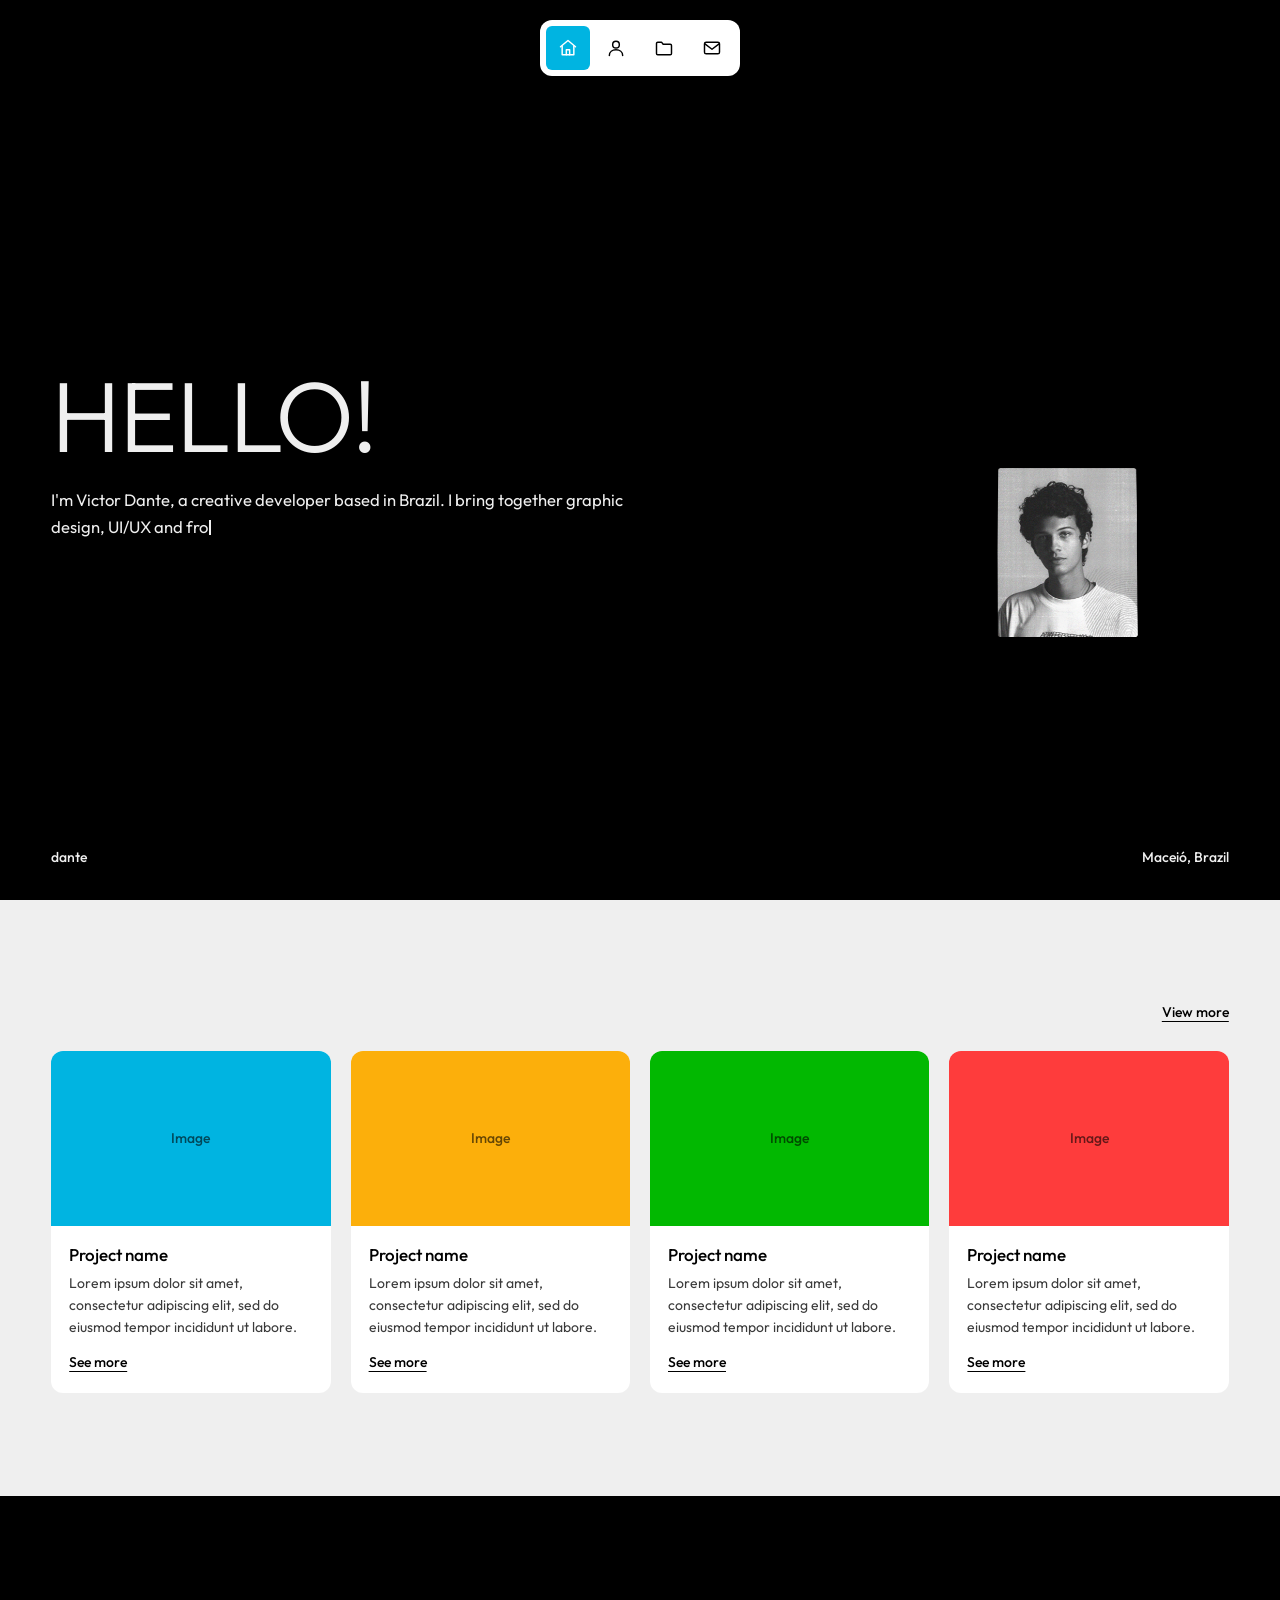
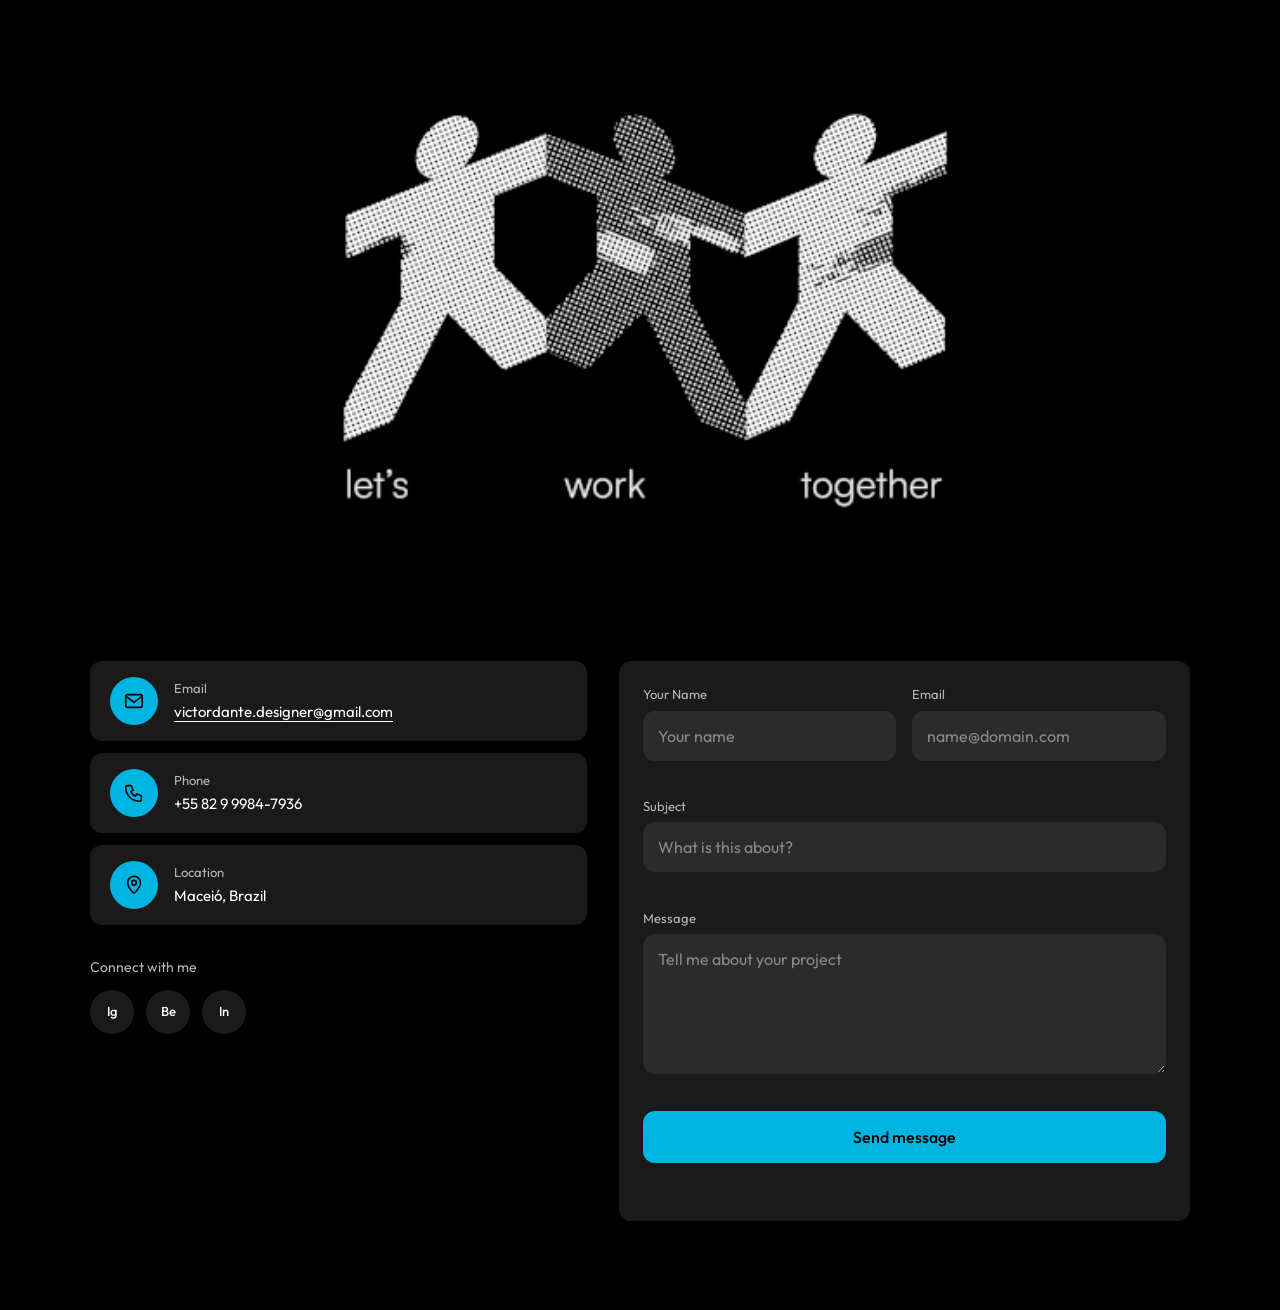
==== index.html @ f2987ee4 "Site animation and text updates" ====
<!DOCTYPE html>
<html lang="en">
<head>
  <meta charset="utf-8">
  <meta name="viewport" content="width=device-width, initial-scale=1">
  <title>Victor Dante | Graphic designer</title>
  <meta name="description" content="Portfolio of Victor Dante, graphic designer based in Maceió, Brazil.">
  <link rel="preconnect" href="https://fonts.googleapis.com">
  <link rel="preconnect" href="https://fonts.gstatic.com" crossorigin>
  <link href="https://fonts.googleapis.com/css2?family=Outfit:wght@300;400;500&display=swap" rel="stylesheet">
  <link rel="stylesheet" href="css/style.css">
  <link rel="shortcut icon" sizes="32x32" type="image/png" href="img/dante site logo.png">
  <script src="js/main.js" defer></script>
</head>
<body data-page="home">
  <a class="skip-link" href="#main">Skip to content</a>
<nav class="nav" data-nav aria-label="Main">

  <a class="nav__link1"
     href="index.html"
     aria-label="Home"
     data-tooltip="Home"
     aria-current="page">
    <svg viewBox="0 0 24 24" fill="none" stroke="currentColor"
         stroke-width="1.75" stroke-linecap="round"
         stroke-linejoin="round" aria-hidden="true">
      <path d="M3 10.5 12 3l9 7.5"/>
      <path d="M5 9.5V20h14V9.5"/>
      <path d="M10 20v-6h4v6"/>
    </svg>
  </a>

  <a class="nav__link2"
     href="sobre.html"
     aria-label="About me"
     data-tooltip="About me">
    <svg viewBox="0 0 24 24" fill="none" stroke="currentColor"
         stroke-width="1.75" stroke-linecap="round"
         stroke-linejoin="round" aria-hidden="true">
      <circle cx="12" cy="8" r="4"/>
      <path d="M4 21c0-4.4 3.6-7 8-7s8 2.6 8 7"/>
    </svg>
  </a>

  <a class="nav__link3"
     href="projetos.html"
     aria-label="Projects"
     data-tooltip="Projects">
    <svg viewBox="0 0 24 24" fill="none" stroke="currentColor"
         stroke-width="1.75" stroke-linecap="round"
         stroke-linejoin="round" aria-hidden="true">
      <path d="M3 6.5A1.5 1.5 0 0 1 4.5 5H9l2 2.5h8.5A1.5 1.5 0 0 1 21 9v9.5a1.5 1.5 0 0 1-1.5 1.5h-15A1.5 1.5 0 0 1 3 18.5z"/>
    </svg>
  </a>

  <a class="nav__link4"
     href="#contact"
     aria-label="Contact"
     data-tooltip="Contact">
    <svg viewBox="0 0 24 24" fill="none" stroke="currentColor"
         stroke-width="1.75" stroke-linecap="round"
         stroke-linejoin="round" aria-hidden="true">
      <rect x="3" y="5" width="18" height="14" rx="2"/>
      <path d="m3.5 7 8.5 6.5L20.5 7"/>
    </svg>
  </a>

  </nav>


  <main id="main">
    <section class="hero" aria-labelledby="home-title">
      <div class="hero__inner">
        <div class="hero__text">
          <h1 class="display" id="home-title" data-scramble data-type data-type-speed="120">Hello! <br> </h1>
          <p class="lead" data-scramble data-type data-type-speed="16">I'm Victor Dante, a creative developer based in Brazil. I bring together graphic design, UI/UX and front-end development to build digital experiences that look intentional and work smoothly.</p>
        </div>

        <!-- Bloco único: o "d" (GIF) fica no fluxo e a foto flutua por cima -->
        <div class="hero__visual">
          <img class="hero-arrows" src="img/VD setinhas.gif" alt="">
          <div class="hero-photo" data-transform tabindex="0" role="button" aria-pressed="false"
               aria-label="Portrait of Victor Dante. Press Enter to resize and move.">
            <img src="img/picture home victor dante.png" alt="" draggable="false">
          </div>
        </div>
      </div>
      <div class="hero__foot"><span>dante</span><span>Maceió, Brazil</span></div>
    </section>

    <section class="section" aria-labelledby="home-projects">
      <div class="container">
        <div class="projects-head">
          <div class="projects-head__left">
            <h2 class="sr-only" id="home-projects">Selected projects</h2>
          </div>
          <a class="link-more" href="projetos.html">View more</a>
        </div>
        <div class="grid">
        <article class="card" data-drag tabindex="0" aria-describedby="drag-hint">
          <div class="card__media ph ph--blue" data-label="Image" aria-hidden="true"></div>
          <div class="card__body">
            <h3 class="card__title">Project name</h3>
            <p class="card__text">Lorem ipsum dolor sit amet, consectetur adipiscing elit, sed do eiusmod tempor incididunt ut labore.</p>
            <a class="card__more" href="projeto.html">See more<span class="sr-only">: project 1</span></a>
          </div>
        </article>
        <article class="card" data-drag tabindex="0" aria-describedby="drag-hint">
          <div class="card__media ph ph--yellow" data-label="Image" aria-hidden="true"></div>
          <div class="card__body">
            <h3 class="card__title">Project name</h3>
            <p class="card__text">Lorem ipsum dolor sit amet, consectetur adipiscing elit, sed do eiusmod tempor incididunt ut labore.</p>
            <a class="card__more" href="projeto.html">See more<span class="sr-only">: project 2</span></a>
          </div>
        </article>
        <article class="card" data-drag tabindex="0" aria-describedby="drag-hint">
          <div class="card__media ph ph--green" data-label="Image" aria-hidden="true"></div>
          <div class="card__body">
            <h3 class="card__title">Project name</h3>
            <p class="card__text">Lorem ipsum dolor sit amet, consectetur adipiscing elit, sed do eiusmod tempor incididunt ut labore.</p>
            <a class="card__more" href="projeto.html">See more<span class="sr-only">: project 3</span></a>
          </div>
        </article>
        <article class="card" data-drag tabindex="0" aria-describedby="drag-hint">
          <div class="card__media ph ph--red" data-label="Image" aria-hidden="true"></div>
          <div class="card__body">
            <h3 class="card__title">Project name</h3>
            <p class="card__text">Lorem ipsum dolor sit amet, consectetur adipiscing elit, sed do eiusmod tempor incididunt ut labore.</p>
            <a class="card__more" href="projeto.html">See more<span class="sr-only">: project 4</span></a>
          </div>
        </article>
        </div>
      </div>
    </section>
  </main>

  <footer class="contact" id="contact">
    <div class="contact__inner">
      <img class="lwt" src="img/bonecos de papel.gif" alt="paper toys with a phrase">
      <div class="contact__grid">
        <div>
          <ul class="info-list">
            <li class="info"><span class="info__icon__home"><svg viewBox="0 0 24 24" fill="none" stroke="currentColor" stroke-width="1.75" stroke-linecap="round" stroke-linejoin="round" aria-hidden="true" ><rect x="3" y="5" width="18" height="14" rx="2"/><path d="m3.5 7 8.5 6.5L20.5 7"/></svg></span><div><span class="info__label">Email</span><a class="info__value" href="mailto:victordante.designer@gmail.com">victordante.designer@gmail.com</a></div></li>
            <li class="info"><span class="info__icon__home"><svg viewBox="0 0 24 24" fill="none" stroke="currentColor" stroke-width="1.75" stroke-linecap="round" stroke-linejoin="round" aria-hidden="true" ><path d="M5 4h4l2 5-2.5 1.5a11 11 0 0 0 5 5L15 13l5 2v4a2 2 0 0 1-2 2A15 15 0 0 1 3 6a2 2 0 0 1 2-2z"/></svg></span><div><span class="info__label">Phone</span><span class="info__value">+55 82 9 9984-7936</span></div></li>
            <li class="info"><span class="info__icon__home"><svg viewBox="0 0 24 24" fill="none" stroke="currentColor" stroke-width="1.75" stroke-linecap="round" stroke-linejoin="round" aria-hidden="true" ><path d="M12 21s7-6.2 7-11.5A7 7 0 0 0 5 9.5C5 14.8 12 21 12 21z"/><circle cx="12" cy="9.5" r="2.5"/></svg></span><div><span class="info__label">Location</span><span class="info__value">Maceió, Brazil</span></div></li>
          </ul>
          <div class="connect">
            <p class="connect__label">Connect with me</p>
            <ul class="social">
              <li><a href="https://www.instagram.com/dantegrid/" aria-label="Instagram">Ig</a></li>
              <li><a href="https://www.behance.net/victordante1" aria-label="Behance">Be</a></li>
              <li><a href="https://www.linkedin.com/in/victor-dante/" aria-label="LinkedIn">In</a></li>
            </ul>
          </div>
        </div>
        <form class="form" data-contact-form data-email="victordante.designer@gmail.com" novalidate>
          <div class="form__row">
            <div class="field"><label for="f-name">Your Name</label><input id="f-name" name="name" type="text" autocomplete="name" placeholder="Your name" aria-describedby="e-name"><span class="field__error" id="e-name" data-error-for="name"></span></div>
            <div class="field"><label for="f-email">Email</label><input id="f-email" name="email" type="email" autocomplete="email" placeholder="name@domain.com" aria-describedby="e-email"><span class="field__error" id="e-email" data-error-for="email"></span></div>
          </div>
          <div class="field"><label for="f-subject">Subject</label><input id="f-subject" name="subject" type="text" placeholder="What is this about?" aria-describedby="e-subject"><span class="field__error" id="e-subject" data-error-for="subject"></span></div>
          <div class="field"><label for="f-message">Message</label><textarea id="f-message" name="message" placeholder="Tell me about your project" aria-describedby="e-message"></textarea><span class="field__error" id="e-message" data-error-for="message"></span></div>
          <button class="btn-home" type="submit">Send message</button>
          <p class="form__status" data-status role="status" aria-live="polite"></p>
        </form>
      </div>
    </div>
  </footer>
</body>
</html>
---- css/style.css ----
/* ==========================================================================
   Victor Dante | Portfolio
   Organização: 1 Tokens  2 Base  3 Layout  4 Navbar  5 Hero  6 Placeholders
                7 Cards  8 Projetos (home e listagem)  9 Página de projeto
                10 Contato (footer)  11 Responsivo  12 Movimento reduzido
   ========================================================================== */

/* 1. TOKENS --------------------------------------------------------------- */
:root {
  /* Paleta (amostrada da peça "blend") */
  --blue: #00b4e1;
  --yellow: #fcaf0b;
  --green: #02b801;
  --red: #fe3c3c;
  --black: #000000;
  --white: #ffffff;

  /* Neutros de apoio */
  --paper: #efefef;
  --ink: #000000;
  --ink-soft: #3b3b3b;
  --panel: #1a1a1a;
  --field: #2b2b2b;
  --on-dark-soft: #b8b8b8;

  /* Cor de destaque da página atual (trocada por body[data-page]) */
  --accent: var(--blue);

  /* Tipografia */
  --font: "Outfit", system-ui, -apple-system, "Segoe UI", sans-serif;
  --fs-display: clamp(3rem, 8vw, 7.5rem);
  --fs-h2: clamp(2rem, 5vw, 3.5rem);
  --fs-lead: clamp(1rem, 1.3vw, 1.125rem);
  --fs-body: 1rem;
  --fs-small: 0.875rem;

  /* Raios */
  --radius-lg: 12px;
  --radius-md: 12px;
  --radius-sm: 12px;

  /* Espaçamento */
  --gutter: clamp(12px, 1.6vw, 20px);
  --pad: clamp(20px, 4vw, 56px);
  --container: 1200px;

  --ease: cubic-bezier(0.2, 0.8, 0.2, 1);
}

/* Let's work together gif */
.lwt {
  display: flex;
  align-items: center;
  align-self: center;
  padding: 30px;
  padding-bottom: 60px;
  width: 100vw;
}

/* Cada página ganha uma cor de destaque da paleta */
body[data-page="home"] { --accent: var(--blue); }
body[data-page="about"] { --accent: var(--yellow); }
body[data-page="projects"] { --accent: var(--green); }
body[data-page="project"] { --accent: var(--red); }

/* 2. BASE ----------------------------------------------------------------- */
*,
*::before,
*::after { box-sizing: border-box; }

html {
  -webkit-text-size-adjust: 100%;
  scroll-behavior: smooth;
}

body {
  margin: 0;
  min-height: 100vh;
  background: var(--paper);
  color: var(--ink);
  font-family: var(--font);
  font-size: var(--fs-body);
  line-height: 1.5;
  -webkit-font-smoothing: antialiased;
}

body[data-page="about"] {
  background: #02b801; /* troque pelo tom que preferir */
}

img, svg { display: block; max-width: 100%; }
h1, h2, h3, p, ul { margin: 0; }
ul { padding: 0; list-style: none; }
a { color: inherit; }
button, input, textarea { font: inherit; color: inherit; }
[hidden] { display: none !important; }

:focus-visible {
  outline: 3px solid var(--black);
  outline-offset: 3px;
}

.sr-only {
  position: absolute;
  width: 1px;
  height: 1px;
  overflow: hidden;
  clip: rect(0 0 0 0);
  white-space: nowrap;
}

.skip-link {
  position: fixed;
  top: 12px;
  left: 12px;
  z-index: 200;
  padding: 10px 16px;
  background: var(--black);
  color: var(--white);
  border-radius: var(--radius-sm);
  text-decoration: none;
  transform: translateY(-200%);
}
.skip-link:focus { transform: none; outline-color: var(--white); }

/* 3. LAYOUT --------------------------------------------------------------- */
.container {
  width: min(calc(100% - 2 * var(--pad)), var(--container));
  margin-inline: auto;
}

.section { padding-block: clamp(56px, 8vw, 112px); }

.display {
  color: #efefef;
  font-size: 100px;
  font-weight: 300;
  line-height: 0.95;
  letter-spacing: -0.02em;
  text-transform: uppercase;
}

.display-about {
  color: #000000;
  font-size: 100px;
  font-weight: 300;
  line-height: 0.95;
  letter-spacing: -0.02em;
  text-transform: uppercase;
}

.h2 {
  font-size: var(--fs-h2);
  font-weight: 300;
  line-height: 1;
  letter-spacing: -0.015em;
  text-transform: uppercase;
}

.lead {
  max-width: auto;
  font-size: var(--fs-lead);
  line-height: 1.6;
  color: #efefef;
}

.lead-about {
  max-width: auto;
  font-size: var(--fs-lead);
  line-height: 1.6;
  color: #000000;
}

.prose {
  max-width: 68ch;
  font-size: 1.0625rem;
  line-height: 1.7;
  color: var(--ink-soft);
}

.link-more {
  font-size: var(--fs-small);
  font-weight: 500;
  text-underline-offset: 4px;
}
.link-more:hover { text-decoration-thickness: 2px; }

/* 4. NAVBAR --------------------------------------------------------------- */

.nav a {
  position: relative;
}

.nav a::after {

  content: attr(data-tooltip);

  position: absolute;
  top: calc(100% + 10px);
  left: 50%;

  transform: translateX(-50%) translateY(-4px);

  padding: 6px 10px;

  background: #000000;
  color: #fff;

  border-radius: 6px;

  font-family: var(--font);
  font-size: 12px;
  font-weight: 400;

  white-space: nowrap;

  opacity: 0;
  visibility: hidden;
  pointer-events: none;

  transition:
    opacity 0.2s ease,
    transform 0.2s ease;

  transition-delay: 0.3s;
}

.nav a:hover::after,
.nav a:focus-visible::after {
  opacity: 1;
  visibility: visible;

  transform: translateX(-50%) translateY(0);
}

.nav {
  position: fixed;
  top: 20px;
  left: 50%;
  translate: -50% 0;
  z-index: 100;
  display: flex;
  gap: 4px;
  padding: 6px;
  background: var(--white);
  border-radius: var(--radius-sm);
  box-shadow: 0 6px 24px rgba(0, 0, 0, 0.1);
  will-change: opacity, transform;
}

/* Hover simples: só troca o fundo, sem animação de deslize */
.nav a:not([aria-current]):hover { background: #0000002d; }

/* Marcador da página atual: desliza do item anterior para o novo (criado pelo JS). */
.nav__current {
  position: absolute;
  top: 6px;
  left: 0;
  width: 44px;
  height: 44px;
  border-radius: 6px;
  background: transparent;
  pointer-events: none;
  transition:
    transform 0.5s var(--ease),
    width 0.5s var(--ease),
    background-color 0.5s var(--ease);
}
/* Com o JS ativo, o fundo colorido sai do link e vai para o marcador */
.nav--sliding a[aria-current="page"] { background: transparent; }
/* Durante a viagem o ícone fica preto, senão ele some (branco sobre a barra branca).
   Ao sair do estado "is-arriving" ele clareia no mesmo ritmo do marcador. */
.nav--sliding a[aria-current="page"] {
  transition: color 0.55s var(--ease) 0.08s, background-color 0.2s var(--ease);
}
.nav--sliding a[aria-current="page"].is-arriving { color: var(--black); }

/* Se alguém navegar por teclado, a barra reaparece mesmo depois de sumir */
.nav:focus-within {
  opacity: 1 !important;
  transform: none !important;
  pointer-events: auto !important;
}

.nav__link1 {
  --current-bg: #00b4e1;
  display: grid;
  place-items: center;
  width: 44px;
  height: 44px;
  border-radius: 6px;
  color: #000000;
  transition: background-color 0.2s var(--ease), color 0.2s var(--ease);
}
.nav__link1[aria-current="page"] { background: var(--current-bg); color: var(--white); }
.nav__link1 svg { width: 20px; height: 20px; }

.nav__link2 {
  --current-bg: #02b801;
  display: grid;
  place-items: center;
  width: 44px;
  height: 44px;
  border-radius: 6px;
  color: var(--black);
  transition: background-color 0.2s var(--ease), color 0.2s var(--ease);
}
.nav__link2[aria-current="page"] { background: var(--current-bg); color: var(--white); }
.nav__link2 svg { width: 20px; height: 20px; }

.nav__link3 {
  --current-bg: #fcaf0b;
  display: grid;
  place-items: center;
  width: 44px;
  height: 44px;
  border-radius: 6px;
  color: var(--black);
  transition: background-color 0.2s var(--ease), color 0.2s var(--ease);
}
.nav__link3[aria-current="page"] { background: var(--current-bg); color: var(--white); }
.nav__link3 svg { width: 20px; height: 20px; }

.nav__link4 {
  --current-bg: #fe3c3c;
  display: grid;
  place-items: center;
  width: 44px;
  height: 44px;
  border-radius: 6px;
  color: var(--black);
  transition: background-color 0.2s var(--ease), color 0.2s var(--ease);
}
.nav__link4[aria-current="page"] { background: var(--current-bg); color: var(--white); }
.nav__link4 svg { width: 20px; height: 20px; }

/* 5. HERO ----------------------------------------------------------------- */

.hero-photo-about {
  display: flex;
  flex-direction: column;   /* cartão em cima, legenda embaixo */
  justify-content: center;
  align-items: center;
  margin: 0 auto;
  width: min(100%, 760px);
}

/* Identidade: riscar (arrastar) e mover (duplo clique) */
.id-card {
  position: relative;
  width: min(100%, 760px);
  margin-inline: auto;
  user-select: none;
  -webkit-user-select: none;
  cursor: crosshair;
  touch-action: pan-y;               /* toque continua rolando a página */
  outline: none;
}
.id-card img { width: 100%; height: auto; -webkit-user-drag: none; }
.id-card.is-ready img { visibility: hidden; }   /* o canvas assume a imagem */
.id-card__canvas {
  position: absolute;
  inset: 0;
  width: 100%;
  height: 100%;
}
.id-card:focus-visible { outline: 2px solid var(--black); outline-offset: 6px; border-radius: var(--radius-md); }

/* Modo mover: segue a silhueta do cartão, não o retângulo da imagem */
.id-card.is-move {
  cursor: grab;
  z-index: 20;
  touch-action: none;
  filter: drop-shadow(0 18px 24px rgba(0, 0, 0, 0.28));
}
.id-card.is-dragging { cursor: grabbing; filter: drop-shadow(0 28px 32px rgba(0, 0, 0, 0.32)); }

.id-card__hint {
  margin-top: 16px;
  text-align: center;
  font-size: var(--fs-small);
  color: var(--ink-soft);
}

.hero {
  position: relative;
  display: flex;
  flex-direction: column;
  min-height: 100svh;
  padding: 120px var(--pad) 32px;
  background: #000000;
  overflow-x: clip;               /* evita barra de rolagem horizontal quando o "d" passa da borda */
}
.hero--white { background: var(--white); min-height: 0; padding-bottom: 72px; }

.hero__inner {
  flex: 1;
  display: grid;
  grid-template-columns: minmax(0, 1.1fr) minmax(0, 0.9fr); /* coluna não cresce com o GIF */
  align-items: center;
  gap: 48px;
  width: min(100%, var(--container));
  margin-inline: auto;
}

.about-copy {
  background: #efefef;
  padding-block: clamp(56px, 8vw, 112px);
}

.about-copy .hero__inner {
  width: min(100%, var(--container));
  margin-inline: auto;
  padding-inline: var(--pad);
  min-height: 0;
  display: block;
}

.about-copy .hero__text {
  display: grid;
  gap: 24px;
  width: min(100%, var(--container));
  max-width: none;
  margin-inline: auto;
}

.hero-about {
  display: flex;
  justify-content: center;
  align-items: center;
  min-height: 100svh;
  background: #02b801;
}

.hero__text { display: grid; gap: 24px; }

.hero__foot {
  display: flex;
  justify-content: space-between;
  width: min(100%, var(--container));
  margin: 32px auto 0;
  font-size: var(--fs-small);
  font-weight: 500;
  color: #efefef;
}

/* Visual do hero: o "d" (GIF) dita o tamanho, a foto flutua por cima */
.hero__visual {
  position: relative;                 /* referência para elementos absolutos */
  justify-self: end;
  width: min(100%, 460px);
  aspect-ratio: 1;
}
/* Páginas internas (sobre, projeto): placeholder preenche o quadrado */
.hero__visual .ph { position: absolute; }
.hero__visual .ph--main { inset: 0; border-radius: var(--radius-md); }

/* Home: o "d" (GIF) dita o tamanho do bloco */
body[data-page="home"] .hero__visual {
  width: clamp(420px, 50vw, 900px);   /* tamanho do "d": mude o valor do meio (50vw) */
  aspect-ratio: auto;
  margin-right: -8%;                 
  left: 37%;
}

.hero-arrows {
  width: 100%;
  max-width: none;
  height: auto;
  position: relative;
  left: 80px;
}

/* Foto com transformação livre (o JS grava left/top/width/height inline em %) */


.hero-photo {
  position: absolute;
  left: 28%;                         /* valores negativos empurram a foto para fora do "d" */
  top: 18%;
  width: 22%;
  z-index: 2;
  cursor: pointer;
  user-select: none;
  -webkit-user-select: none;
}
.hero-photo img {
  width: 100%;
  height: 100%;                       /* auto enquanto o pai não tem altura fixa */
  object-fit: fill;                   /* permite esticar livremente */
  -webkit-user-drag: none;
}
.hero-photo:focus-visible { outline: 2px solid var(--white); outline-offset: 4px; }
.hero-photo.is-selected { cursor: move; touch-action: none; }

.hero-photo__box {
  position: absolute;
  inset: 0;
  display: none;
  border: 1px solid var(--blue);
  pointer-events: none;
}
.hero-photo.is-selected .hero-photo__box { display: block; }

.hero-photo__handle {
  position: absolute;
  width: 9px;
  height: 9px;
  background: var(--blue);
  transform: translate(-50%, -50%);
  pointer-events: auto;
  touch-action: none;
}
.hero-photo__handle::before { content: ""; position: absolute; inset: -9px; } /* área de clique maior */
.hero-photo__handle[data-dir="nw"] { left: 0;    top: 0;    cursor: nwse-resize; }
.hero-photo__handle[data-dir="n"]  { left: 50%;  top: 0;    cursor: ns-resize; }
.hero-photo__handle[data-dir="ne"] { left: 100%; top: 0;    cursor: nesw-resize; }
.hero-photo__handle[data-dir="e"]  { left: 100%; top: 50%;  cursor: ew-resize; }
.hero-photo__handle[data-dir="se"] { left: 100%; top: 100%; cursor: nwse-resize; }
.hero-photo__handle[data-dir="s"]  { left: 50%;  top: 100%; cursor: ns-resize; }
.hero-photo__handle[data-dir="sw"] { left: 0;    top: 100%; cursor: nesw-resize; }
.hero-photo__handle[data-dir="w"]  { left: 0;    top: 50%;  cursor: ew-resize; }


/* Único momento de movimento "espontâneo": entrada do hero */
@keyframes pop {
  from { opacity: 0; transform: scale(0.94) translateY(14px); }
  to { opacity: 1; transform: none; }
}
.hero__visual .ph,
.hero__visual .hero-arrows,
.hero__visual .hero-photo { animation: pop 0.7s var(--ease) both; }
.hero__visual .hero-photo { animation-delay: 0.18s; }

/* Entrada da página: mesma animação "pop" da foto da home.
   "backwards" aplica só o estado inicial e solta o elemento no fim, assim o
   transform do arrastar (JS) e o z-index do cartão não ficam presos. */
.hero-photo-about { animation: pop 0.7s var(--ease) 0.18s backwards; }

body[data-page="projects"] .highlight { animation: pop 0.6s var(--ease) 0.05s backwards; }
body[data-page="projects"] .card { animation: pop 0.6s var(--ease) calc(0.15s + var(--i, 0) * 0.07s) backwards; }
body[data-page="projects"] .card:nth-child(1) { --i: 0; }
body[data-page="projects"] .card:nth-child(2) { --i: 1; }
body[data-page="projects"] .card:nth-child(3) { --i: 2; }
body[data-page="projects"] .card:nth-child(4) { --i: 3; }
body[data-page="projects"] .card:nth-child(5) { --i: 4; }
body[data-page="projects"] .card:nth-child(6) { --i: 5; }
body[data-page="projects"] .card:nth-child(7) { --i: 6; }
body[data-page="projects"] .card:nth-child(8) { --i: 7; }

.caption { font-size: var(--fs-small); color: var(--ink-soft); margin-top: 12px; }

/* Texto que "se digita" (home). O JS divide o texto em letras e revela uma a uma;
   o layout não muda porque todas as letras já ocupam espaço (só ficam transparentes). */
@media (scripting: enabled) {
  /* Esconde o texto puro até o JS assumir. Se o JS falhar, aparece após 2s. */
  [data-type]:not(.tw-ready) { visibility: hidden; animation: tw-failsafe 0s 2s forwards; }
}
@keyframes tw-failsafe { to { visibility: visible; } }
@media (prefers-reduced-motion: reduce) {
  [data-type] { visibility: visible !important; animation: none !important; }
}

.tw-word { display: inline-block; white-space: nowrap; }   /* palavra nunca quebra no meio */
.tw-char { opacity: 0; }
.tw-char.is-on { opacity: 1; }

/* Cursor: largura zero, então não empurra o texto nem altera a altura da linha */
.tw-caret {
  display: inline-block;
  position: relative;
  width: 0;
  height: 0;
}
.tw-caret::after {
  content: "";
  position: absolute;
  left: 0.03em;
  bottom: -0.12em;
  width: max(2px, 0.06em);
  height: 0.9em;
  background: currentColor;
  animation: tw-blink 1s steps(1) infinite;
  transition: opacity 0.4s ease;
}
.tw-caret.is-typing::after { animation: none; }   /* fixo enquanto digita, pisca quando termina */
.tw-caret.is-done::after { opacity: 0; }
@keyframes tw-blink { 50% { opacity: 0; } }

/* 6. PLACEHOLDERS (no lugar das fotos) ------------------------------------ */
.ph {
  position: relative;
  display: grid;
  place-content: center;
  justify-items: center;
  gap: 10px;
  background: var(--ph-bg, var(--paper));
  color: rgba(0, 0, 0, 0.6);
  font-size: var(--fs-small);
  font-weight: 500;
}
.ph[data-label]::after { content: attr(data-label); }
.ph svg { width: 56px; height: 56px; }

.ph--blue { --ph-bg: var(--blue); }
.ph--yellow { --ph-bg: var(--yellow); }
.ph--green { --ph-bg: var(--green); }
.ph--red { --ph-bg: var(--red); }
.ph--white { --ph-bg: var(--white); }
.ph--black { --ph-bg: var(--black); color: rgba(255, 255, 255, 0.7); }

/* 7. CARDS ---------------------------------------------------------------- */
.grid {
  display: grid;
  grid-template-columns: repeat(4, minmax(0, 1fr));
  gap: 20px;
}

.card {
  position: relative;
  display: flex;
  flex-direction: column;
  background: var(--white);
  border-radius: var(--radius-md);
  overflow: hidden;
}

.card__media { aspect-ratio: 16 / 10; }

.card__body {
  display: grid;
  gap: 8px;
  padding: 18px 18px 20px;
  align-content: start;
  flex: 1;
}

.card__title { font-size: 1.0625rem; font-weight: 500; line-height: 1.25; }

.card__text {
  font-size: var(--fs-small);
  line-height: 1.55;
  color: var(--ink-soft);
  display: -webkit-box;
  -webkit-line-clamp: 3;
  -webkit-box-orient: vertical;
  overflow: hidden;
}

.card__more {
  justify-self: start;
  margin-top: 6px;
  font-size: var(--fs-small);
  font-weight: 500;
  text-underline-offset: 4px;
}
.card__more:hover { text-decoration-thickness: 2px; }

/* Card arrastável (home) */
.card[data-drag] {
  cursor: grab;
  user-select: none;
  -webkit-user-select: none;
  transition: transform 0.35s var(--ease), box-shadow 0.25s var(--ease);
}
.card[data-drag] .card__media { touch-action: none; } /* no toque, a imagem é a alça */
.card[data-drag] img { pointer-events: none; }
.card[data-drag].is-dragging {
  cursor: grabbing;
  transition: box-shadow 0.25s var(--ease);
  box-shadow: 0 28px 56px rgba(0, 0, 0, 0.22);
}

/* 8. PROJETOS ------------------------------------------------------------- */
.projects-head {
  display: flex;
  align-items: center;
  justify-content: space-between;
  gap: 16px;
  margin-bottom: 28px;
}
.projects-head__left { display: flex; align-items: center; gap: 16px; flex-wrap: wrap; }
.hint { font-size: var(--fs-small); color: var(--ink-soft); }

.page-top { padding-top: 104px; }

.highlight {
  display: flex;
  flex-direction: column;
  margin-bottom: 20px;
  background: var(--white);
  border-radius: var(--radius-md);
  overflow: hidden;
}
.highlight__media { min-height: clamp(240px, 34vw, 420px); }
.highlight__media .badge {
  position: absolute;
  top: 24px;
  left: 24px;
  padding: 6px 14px;
  background: var(--white);
  color: var(--black);
  border-radius: var(--radius-sm);
  font-size: var(--fs-small);
  font-weight: 500;
}
.highlight__body { display: grid; gap: 8px; padding: 24px 28px 28px; }
.highlight__title { font-size: 1.375rem; font-weight: 500; }

/* 9. PÁGINA DE PROJETO / SOBRE -------------------------------------------- */
.case { width: min(calc(100% - 2 * var(--pad)), 1000px); margin-inline: auto; }
.case > * + * { margin-top: 32px; }

.case__gallery {
  display: grid;
  grid-template-columns: 1fr 1.7fr;
  gap: 20px;
}
.case__gallery .ph { aspect-ratio: 4 / 3; border-radius: var(--radius-md); }

.about-grid { display: grid; gap: 32px; }

/* 10. CONTATO (footer) ---------------------------------------------------- */
.contact {
  padding: clamp(48px, 7vw, 96px) var(--pad);
  background: var(--black);
  color: var(--white);
}
.contact :focus-visible { outline-color: var(--white); }

.contact__inner { width: min(100%, 1100px); margin-inline: auto; }

.contact__title {
  display: flex;
  flex-wrap: wrap;
  justify-content: space-between;
  gap: 0 1ch;
  margin-bottom: clamp(40px, 6vw, 72px);
  font-size: clamp(2rem, 6vw, 5.25rem);
  font-weight: 300;
  line-height: 1.05;
  letter-spacing: -0.015em;
  text-transform: uppercase;
}

.contact__grid {
  display: grid;
  grid-template-columns: 1fr 1.15fr;
  gap: 32px;
  align-items: start;
}

.info-list { display: grid; gap: 12px; }

.info {
  display: flex;
  align-items: center;
  gap: 16px;
  padding: 16px 20px;
  background: var(--panel);
  border-radius: var(--radius-sm);
}

/* Ícones de contato (um por página, só muda a cor) */
.info__icon__home,
.info__icon__about,
.info__icon__project {
  display: grid;
  place-items: center;
  flex: none;
  width: 48px;
  height: 48px;
  color: var(--black);
  border-radius: 50%;
}
.info__icon__home { background: #00b4e1; }
.info__icon__about { background: #02b801; }
.info__icon__project { background: #fcaf0b; }

.info__icon__home svg,
.info__icon__about svg,
.info__icon__project svg { width: 22px; height: 22px; }

.info__label { display: block; font-size: 0.8125rem; color: var(--on-dark-soft); }
.info__value { font-size: 0.9375rem; overflow-wrap: anywhere; text-underline-offset: 4px; }
a.info__value:hover { text-decoration-thickness: 2px; }

.connect { margin-top: 32px; }
.connect__label { font-size: var(--fs-small); color: var(--on-dark-soft); margin-bottom: 12px; }
.social { display: flex; gap: 12px; }
.social a {
  display: grid;
  place-items: center;
  width: 44px;
  height: 44px;
  background: var(--panel);
  border-radius: 50%;
  font-size: 0.8125rem;
  font-weight: 500;
  text-decoration: none;
  transition: background-color 0.2s var(--ease), color 0.2s var(--ease);
}
.social a:hover { background: var(--accent); color: var(--black); }

.form { display: grid; gap: 16px; padding: 24px; background: var(--panel); border-radius: var(--radius-md); }
.form__row { display: grid; grid-template-columns: 1fr 1fr; gap: 16px; }
.field { display: grid; gap: 6px; }
.field label { font-size: 0.8125rem; color: var(--on-dark-soft); }

.field input,
.field textarea {
  width: 100%;
  padding: 12px 14px;
  background: var(--field);
  border: 1.5px solid transparent;
  border-radius: var(--radius-sm);
}
.field textarea { min-height: 140px; resize: vertical; }
.field input::placeholder,
.field textarea::placeholder { color: #8a8a8a; }
.field [aria-invalid="true"] { border-color: #ff8585; }
.field__error { min-height: 1.1em; font-size: 0.8125rem; color: #ff8585; }

/* Botões de envio (um por página, só muda a cor) */
.btn-home,
.btn-about,
.btn-project {
  width: 100%;
  padding: 14px 20px;
  color: var(--black);
  border: 0;
  border-radius: var(--radius-sm);
  font-weight: 500;
  cursor: pointer;
  transition: background-color 0.2s var(--ease);
}
.btn-home { background: #00b4e1; }
.btn-about { background: #02b801; }
.btn-project { background: #fcaf0b; }
.btn-home:hover,
.btn-about:hover,
.btn-project:hover { background: var(--white); }

.form__status { min-height: 1.3em; font-size: var(--fs-small); color: var(--on-dark-soft); }

/* 11. RESPONSIVO ---------------------------------------------------------- */
@media (max-width: 1000px) {
  .grid { grid-template-columns: repeat(2, minmax(0, 1fr)); }
  .hero__inner { grid-template-columns: 1fr; gap: 56px; }
  .hero__visual { justify-self: start; margin-left: 12%; width: min(84%, 420px); }
  body[data-page="home"] .hero__visual { width: min(90%, 640px); margin-right: 0; }
  .contact__grid { grid-template-columns: 1fr; }
}

@media (max-width: 600px) {
  .grid { grid-template-columns: 1fr; }
  .hero { padding-top: 104px; }
  .hero-photo { left: -8%; }
  .form__row { grid-template-columns: 1fr; }
  .case__gallery { grid-template-columns: 1fr; }
  .contact__title { flex-direction: column; }
  .projects-head { align-items: flex-start; flex-direction: column-reverse; }
}

/* 12. MOVIMENTO REDUZIDO -------------------------------------------------- */
@media (prefers-reduced-motion: reduce) {
  html { scroll-behavior: auto; }
  *, *::before, *::after {
    animation: none !important;
    transition: none !important;
  }
}
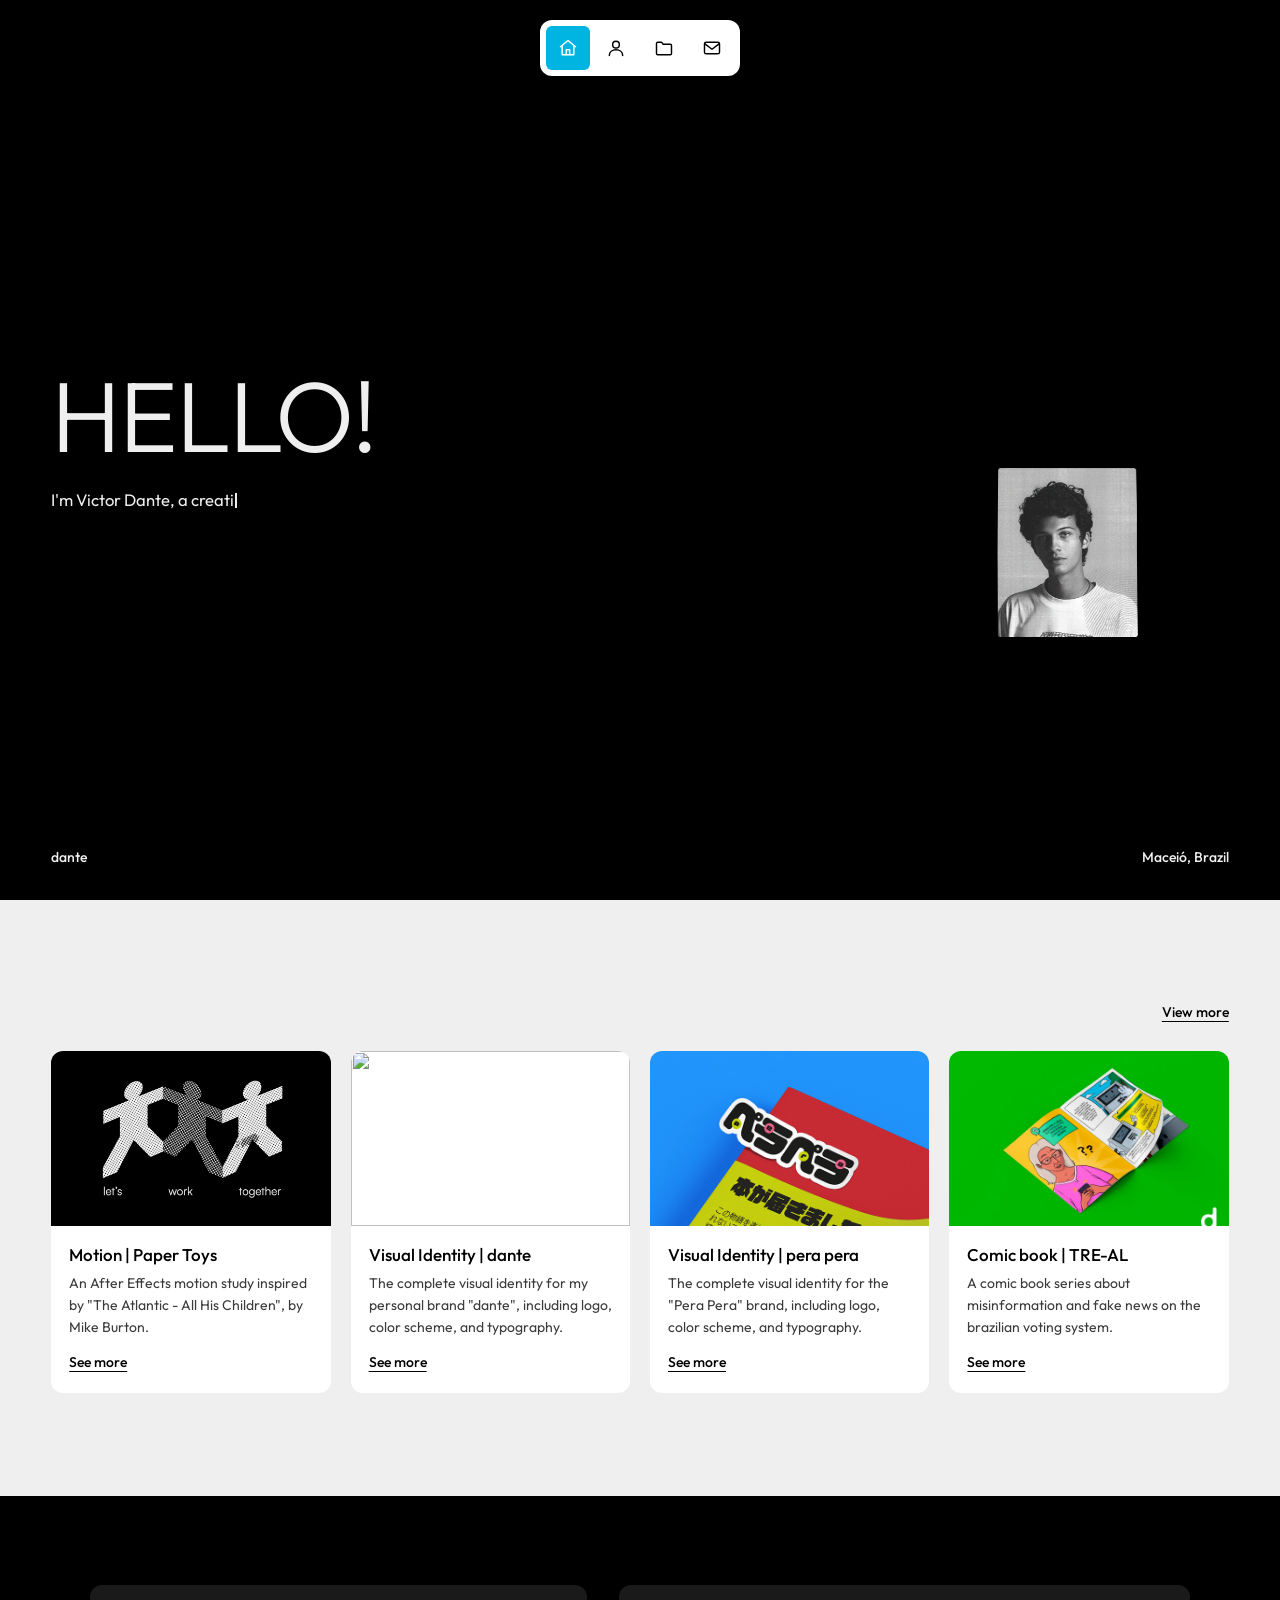
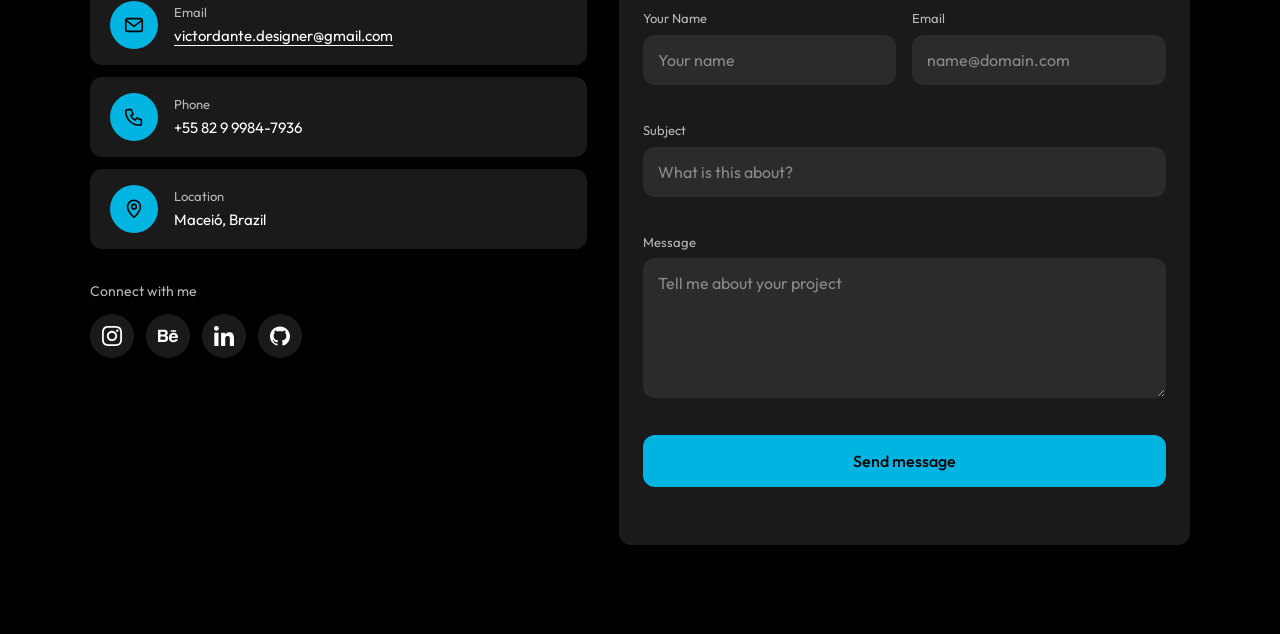
==== commit 051a0474: "General Updates" ====
--- a/index.html
+++ b/index.html
@@ -3,7 +3,7 @@
 <head>
   <meta charset="utf-8">
   <meta name="viewport" content="width=device-width, initial-scale=1">
-  <title>Victor Dante | Graphic designer</title>
+  <title>Home | dante</title>
   <meta name="description" content="Portfolio of Victor Dante, graphic designer based in Maceió, Brazil.">
   <link rel="preconnect" href="https://fonts.googleapis.com">
   <link rel="preconnect" href="https://fonts.gstatic.com" crossorigin>
@@ -73,7 +73,7 @@
       <div class="hero__inner">
         <div class="hero__text">
           <h1 class="display" id="home-title" data-scramble data-type data-type-speed="120">Hello! <br> </h1>
-          <p class="lead" data-scramble data-type data-type-speed="16">I'm Victor Dante, a creative developer based in Brazil. I bring together graphic design, UI/UX and front-end development to build digital experiences that look intentional and work smoothly.</p>
+          <p class="lead" data-scramble data-type data-type-speed="16">I'm Victor Dante, a creative developer and designer based in Brazil. I bring together graphic design, UI/UX and front-end development to build digital experiences that look intentional and work smoothly.</p>
         </div>
 
         <!-- Bloco único: o "d" (GIF) fica no fluxo e a foto flutua por cima -->
@@ -98,34 +98,42 @@
         </div>
         <div class="grid">
         <article class="card" data-drag tabindex="0" aria-describedby="drag-hint">
-          <div class="card__media ph ph--blue" data-label="Image" aria-hidden="true"></div>
+          <div class="card__media ph ph--blue" data-label="Image" aria-hidden="true">
+            <img class="card__gif" src="img/bonecos de papel.gif" alt="">
+          </div>
           <div class="card__body">
-            <h3 class="card__title">Project name</h3>
-            <p class="card__text">Lorem ipsum dolor sit amet, consectetur adipiscing elit, sed do eiusmod tempor incididunt ut labore.</p>
+            <h3 class="card__title">Motion | Paper Toys</h3>
+            <p class="card__text">An After Effects motion study inspired by "The Atlantic - All His Children", by Mike Burton.</p>
             <a class="card__more" href="projeto.html">See more<span class="sr-only">: project 1</span></a>
           </div>
         </article>
         <article class="card" data-drag tabindex="0" aria-describedby="drag-hint">
-          <div class="card__media ph ph--yellow" data-label="Image" aria-hidden="true"></div>
+          <div class="card__media ph ph--yellow" data-label="Image" aria-hidden="true">
+  <img class="card__gif" src="img/VD tv 2.gif" alt="">
+</div>
           <div class="card__body">
-            <h3 class="card__title">Project name</h3>
-            <p class="card__text">Lorem ipsum dolor sit amet, consectetur adipiscing elit, sed do eiusmod tempor incididunt ut labore.</p>
+            <h3 class="card__title">Visual Identity | dante</h3>
+            <p class="card__text">The complete visual identity for my personal brand "dante", including logo, color scheme, and typography.</p>
             <a class="card__more" href="projeto.html">See more<span class="sr-only">: project 2</span></a>
           </div>
         </article>
         <article class="card" data-drag tabindex="0" aria-describedby="drag-hint">
-          <div class="card__media ph ph--green" data-label="Image" aria-hidden="true"></div>
+          <div class="card__media ph ph--green" data-label="Image" aria-hidden="true">
+            <img class="card__gif" src="img/pera pera idv.png" alt="">
+          </div>
           <div class="card__body">
-            <h3 class="card__title">Project name</h3>
-            <p class="card__text">Lorem ipsum dolor sit amet, consectetur adipiscing elit, sed do eiusmod tempor incididunt ut labore.</p>
+            <h3 class="card__title">Visual Identity | pera pera</h3>
+            <p class="card__text">The complete visual identity for the "Pera Pera" brand, including logo, color scheme, and typography.</p>
             <a class="card__more" href="projeto.html">See more<span class="sr-only">: project 3</span></a>
           </div>
         </article>
         <article class="card" data-drag tabindex="0" aria-describedby="drag-hint">
-          <div class="card__media ph ph--red" data-label="Image" aria-hidden="true"></div>
+          <div class="card__media ph ph--red" data-label="Image" aria-hidden="true">
+            <img class="card__gif" src="img/tre hq.jfif" alt=""> 
+          </div>
           <div class="card__body">
-            <h3 class="card__title">Project name</h3>
-            <p class="card__text">Lorem ipsum dolor sit amet, consectetur adipiscing elit, sed do eiusmod tempor incididunt ut labore.</p>
+            <h3 class="card__title">Comic book | TRE-AL</h3>
+            <p class="card__text">A comic book series about misinformation and fake news on the brazilian voting system.</p>
             <a class="card__more" href="projeto.html">See more<span class="sr-only">: project 4</span></a>
           </div>
         </article>
@@ -136,7 +144,6 @@
 
   <footer class="contact" id="contact">
     <div class="contact__inner">
-      <img class="lwt" src="img/bonecos de papel.gif" alt="paper toys with a phrase">
       <div class="contact__grid">
         <div>
           <ul class="info-list">
@@ -147,9 +154,11 @@
           <div class="connect">
             <p class="connect__label">Connect with me</p>
             <ul class="social">
-              <li><a href="https://www.instagram.com/dantegrid/" aria-label="Instagram">Ig</a></li>
-              <li><a href="https://www.behance.net/victordante1" aria-label="Behance">Be</a></li>
-              <li><a href="https://www.linkedin.com/in/victor-dante/" aria-label="LinkedIn">In</a></li>
+              <li><a href="https://www.instagram.com/dantegrid/" aria-label="Instagram"><svg viewBox="0 0 368.28 368.27" fill="currentColor" aria-hidden="true" focusable="false"><g><g><path d="M236.04,368.21l-117.98.06c.05-.36-1.53-.61-2.18-.64l-10.37-.48c-12.93-.59-25.16-3.07-37.5-7.19-30.48-10.2-53.35-34.72-61.55-65.79-2.95-11.17-4.36-21.97-5.43-33.45l-.38-10.53c-.02-.6-.3-2.22-.65-2.14L.03,117.83c.96-3.77.58-7.89.99-12,1.07-10.64,2.45-20.59,5.06-30.97C14.49,41.52,39.73,15.64,72.84,6.31c12.51-3.53,24.91-5.2,38.01-5.6L134.36,0h101.29s22.09.7,22.09.7c69.26,2.23,107.66,40.56,109.82,109.81l.71,22.81v102.73s-.7,21.37-.7,21.37c-.55,16.49-3.21,32.18-9.07,47.41-10.46,27.2-31.8,46.98-59.55,55.77-13.36,4.23-26.75,5.6-40.81,6.66-7.52.57-14.92-.28-22.1.94ZM243.6,334.61c13.83.02,26.1-1.38,38.85-4.07,24.14-5.09,42.28-22.66,47.94-46.67,3.02-12.8,4.42-25.35,4.5-38.75l.46-74.8c.13-21.45-.09-42-1.24-63.34-1.56-29.08-11.48-54.65-39.69-65.58-19.58-7.59-43.35-8.68-64.78-8.69l-45.39-.03c-25.9-.02-51.09-.32-76.95.86-12.01.55-23.16,2.66-34.09,6.91-14.73,5.72-25.7,16.51-31.68,31.1-9.51,23.18-9.05,51.67-9.07,77.2l-.06,71.92c-.02,23.19-.59,49.16,7.27,70.49,7.45,20.21,24.2,34.5,45.3,39.05,13.16,2.83,25.91,4.25,39.69,4.27l118.95.15Z"/><path d="M278.94,183.92c0,52.24-42.35,94.58-94.58,94.58s-94.58-42.35-94.58-94.58,42.35-94.58,94.58-94.58,94.58,42.35,94.58,94.58ZM245.72,183.92c0-33.89-27.48-61.37-61.37-61.37s-61.37,27.48-61.37,61.37,27.48,61.37,61.37,61.37,61.37-27.48,61.37-61.37Z"/><circle cx="282.66" cy="85.62" r="22.1"/></g></g></svg></a></li>
+              <li><a href="https://www.behance.net/victordante1" aria-label="Behance"><svg viewBox="0 0 384 240.22" fill="currentColor" aria-hidden="true" focusable="false"><g><g><g><path d="M334.43,183.77l47.14-.03c-1.34,9.56-5.56,17.12-11.04,24.31-18.78,24.62-45.89,33.24-76.6,32.08-23.54-.89-45.93-9.78-62.74-26.31-23.06-22.68-24.76-65.7-17.59-96.01,6.69-28.29,27.64-49.85,55.69-57.56,19.36-5.32,39.8-4.75,59.02.83,16.82,4.88,30.13,14.9,40.04,29.1s14.29,30.32,15.32,47.61l.33,22.69h-127.8c.56,17.85,7.27,32.25,23.63,39.28,10.64,4.32,22.21,4.85,33.36,2.04,9.33-2.85,16.67-8.47,21.24-18.03ZM336.23,130.62c-.39-7.88-2.48-14.27-6-20.37-4.34-6.51-10.42-10.98-17.79-13.76-9.3-3.15-19.12-3.33-28.67-.84-16.1,4.49-24.03,18.79-26.46,34.99l78.92-.02Z"/><rect x="281.62" y="-25.12" width="29.25" height="101.72" transform="translate(270.38 321.97) rotate(-89.98)"/></g><path d="M0,234.23V0s116.89.32,116.89.32c12.29.01,23.7,2.15,34.79,6.45,29.05,11.25,40.01,40.32,33.64,70.11-4.02,15.84-13.12,24.63-27.31,31.9,18.3,6.19,31.08,20.39,34.95,38.94,3.53,16.93,1.65,34.21-6.56,49.34-9.63,17.77-25.65,30.08-45.5,34.01-10.78,2.13-21.04,3.24-32.26,3.25L0,234.23ZM138.44,56.94c-1.91-6.49-6.57-10.8-12.87-12.95-7.78-1.96-15.42-2.86-23.61-3.11h-54.66s0,51.67,0,51.67h59.91c7.07-.37,13.58-1.43,19.83-4.19,12.02-4.98,14.89-19.57,11.4-31.42ZM143.94,153.41c-1.48-8.8-7.29-15.21-15.38-18.65-6.17-2.13-12.34-3.04-19.12-3.48h-62.14s0,62.4,0,62.4h61.41c5.88-.36,11.22-1.1,16.7-2.62,16-5.46,21.23-21.61,18.53-37.65Z"/></g></g></svg></a></li>
+              <li><a href="https://www.linkedin.com/in/victor-dante/" aria-label="LinkedIn"><svg viewBox="0 0 287.3 287.18" fill="currentColor" aria-hidden="true" focusable="false"><g><g><path d="M223.42,159.26c-6.23-15.71-22.59-18.88-38.27-14.99-18.85,4.67-23.15,23.86-23.88,42.22l-.02,100.7h-59.6s0-191.73,0-191.73h57.01s.37,26.26.37,26.26c9.52-15.58,23.75-25.79,41.5-29.31,14.76-2.93,30.05-1.91,44.45,2.44,15.12,4.57,26.67,15.07,33.08,29.33,7.7,17.13,8.9,36.24,9.23,55.24v107.38s-59.59.01-59.59.01l-.03-102.23c-.46-8.93-1.03-17.19-4.25-25.32Z"/><g><rect x="4.74" y="95.43" width="59.59" height="191.73"/><circle cx="34.53" cy="34.53" r="34.53"/></g></g></g></svg></a></li>
+              <!-- TODO: trocar pelo link do seu perfil, ex.: https://github.com/seu-usuario -->
+              <li><a href="https://github.com/" aria-label="GitHub"><svg viewBox="0 0 384 368.27" fill="currentColor" aria-hidden="true" focusable="false"><g><path d="M383.73,175.13l.27,26.89-.64,3.05c-2.16,22.03-7.69,43.14-17.25,63.14-22.85,47.84-64.88,84.02-115.42,99.65-2.65.82-6.65-.73-8.32-1.92-2.3-1.65-3.34-4.7-3.33-7.93l.16-53.24c.04-11.7-4.21-24.91-12.8-32.91,57.67-5.84,86.58-32.9,87.48-91.61.3-19.46-6.32-37.82-19.68-51.97,6.01-16.47,4.44-33.96-2.1-50.27-18.45-1.15-37.24,9.85-52.31,19.64-31.73-8.48-64.59-8.38-96.16,0-15.28-9.91-34.1-20.79-52.52-19.64-6.54,16.2-8.2,33.86-1.92,50.32-13.21,14.04-19.89,31.99-19.72,51.18.53,59.26,29.9,86.51,87.28,92.55-7.01,6.95-10.54,15.3-11.81,25.05-9.84,4.66-20.93,6.47-31.88,4.03-9.54-2.56-17.31-8.69-22.59-17.11s-11.94-16-21.55-19.67c-6.88-2.62-16.13-3.05-17.99.45-1.67,3.14,5.18,7.23,9.53,10.35,7.78,5.59,13.96,13.64,17.43,22.82,10.69,28.35,37.38,34.79,66.24,28.53l.28,32.22c.02,2.64-1.44,5.68-3.05,6.99-2.01,1.64-5.86,3.19-8.86,2.25-31.46-9.82-59.65-27.87-82.19-51.99C20.89,284.51,3.47,244.22,0,202.02l.28-26.86C8.27,75.32,92.25-.32,192.71,0c99.92.32,183.02,75.97,191.02,175.13Z"/></g></svg></a></li>
             </ul>
           </div>
         </div>
--- a/css/style.css
+++ b/css/style.css
@@ -58,10 +58,12 @@
 }
 
 /* Cada página ganha uma cor de destaque da paleta */
+/* Mesmas cores do item ativo da navbar: Home azul, About verde, Projects amarelo.
+   A página de projeto individual mantém "Projects" ativo na navbar, então fica amarela. */
 body[data-page="home"] { --accent: var(--blue); }
-body[data-page="about"] { --accent: var(--yellow); }
-body[data-page="projects"] { --accent: var(--green); }
-body[data-page="project"] { --accent: var(--red); }
+body[data-page="about"] { --accent: var(--green); }
+body[data-page="projects"] { --accent: var(--yellow); }
+body[data-page="project"] { --accent: var(--yellow); }
 
 /* 2. BASE ----------------------------------------------------------------- */
 *,
@@ -363,6 +365,7 @@
   inset: 0;
   width: 100%;
   height: 100%;
+  transform: rotate(2deg);
 }
 .id-card:focus-visible { outline: 2px solid var(--black); outline-offset: 6px; border-radius: var(--radius-md); }
 
@@ -520,6 +523,50 @@
 .hero-photo__handle[data-dir="s"]  { left: 50%;  top: 100%; cursor: ns-resize; }
 .hero-photo__handle[data-dir="sw"] { left: 0;    top: 100%; cursor: nesw-resize; }
 .hero-photo__handle[data-dir="w"]  { left: 0;    top: 50%;  cursor: ew-resize; }
+
+.hello-sticker {
+  max-width: 40%;
+  max-height: auto;
+  transform: rotate(-5deg) translateY(-164px) translatex(15px);
+  margin-bottom: -145px;
+}
+
+.exp-intro {
+  display: flex;
+  align-items: center;
+  align-self: center;
+  gap: 16px;
+}
+
+.exp-icon {
+  width: 48px;
+  height: 48px;
+}
+
+.lic-intro {
+  padding-top: 40px;
+  display: flex;
+  align-items: center;
+  align-self: center;
+  gap: 16px;
+}
+
+.lic-icon {
+  width: 48px;
+  height: 48px;
+}
+
+.tech-intro {
+  display: flex;
+  align-items: center;
+  align-self: center;
+  gap: 16px;
+}
+
+.tech-icon {
+  width: 48px;
+  height: 48px;
+}
 
 
 /* Único momento de movimento "espontâneo": entrada do hero */
@@ -602,7 +649,7 @@
 .ph[data-label]::after { content: attr(data-label); }
 .ph svg { width: 56px; height: 56px; }
 
-.ph--blue { --ph-bg: var(--blue); }
+.ph--blue { --ph-bg: var(--blue);}
 .ph--yellow { --ph-bg: var(--yellow); }
 .ph--green { --ph-bg: var(--green); }
 .ph--red { --ph-bg: var(--red); }
@@ -625,13 +672,40 @@
   overflow: hidden;
 }
 
-.card__media { aspect-ratio: 16 / 10; }
+.card__media {
+  aspect-ratio: 16 / 10;
+  overflow: hidden;
+  position: relative;
+}
+
+/* Quando houver imagem, ela ocupa TODO o box */
+.card__media:has(img) {
+  display: block;
+  background: transparent;
+  padding: 0;
+}
+
+.card__media:has(img) img {
+  position: absolute;
+  inset: 0;
+  width: 100%;
+  height: 100%;
+  max-width: none;
+  display: block;
+  object-fit: cover;
+}
+
+/* Remove o "Image" */
+.card__media:has(img)::after {
+  display: none;
+  content: none;
+}
 
 .card__body {
   display: grid;
   gap: 8px;
   padding: 18px 18px 20px;
-  align-content: start;
+  align-content:start;
   flex: 1;
 }
 
@@ -720,6 +794,117 @@
 
 .about-grid { display: grid; gap: 32px; }
 
+/* 9b. SOBRE: EXPERIÊNCIA E CERTIFICAÇÕES --------------------------------- */
+.resume {
+  background: var(--paper);
+  padding-block: 0 clamp(56px, 8vw, 112px); /* o respiro de cima vem do .about-copy */
+}
+
+.resume__inner {
+  display: grid;
+  gap: clamp(20px, 3vw, 32px);
+  width: min(100%, var(--container));
+  margin-inline: auto;
+  padding-inline: var(--pad);
+}
+
+/* Entre os dois blocos, um respiro maior que o espaço entre cartões */
+.resume__inner > .h2:not(:first-child) { margin-top: clamp(32px, 6vw, 80px); }
+
+.resume__list { display: grid; gap: var(--gutter); }
+
+.resume__item {
+  margin-right: 30px;
+  margin-left: 30px;
+  position: relative;
+  display: grid;
+  gap: 6px;
+  padding: 18px 34px 20px 62px; /* espaço para a bolinha e recuo do conteúdo */
+  background: rgb(0 0 0 / 0.08);
+  border-radius: var(--radius-md);
+}
+
+/* Bolinha do wireframe, na cor de destaque da página */
+.resume__item::before {
+  content: "";
+  position: absolute;
+  top: 21px;
+  left: 24px;
+  width: 14px;
+  height: 14px;
+  border: 2px solid var(--accent);
+  border-radius: 50%;
+}
+
+.resume__title {
+  font-size: 1.0625rem;
+  font-weight: 400;
+  line-height: 1.25;
+  letter-spacing: 0.01em;
+  text-transform: uppercase;
+}
+
+.resume__meta {
+  font-size: var(--fs-small);
+  font-weight: 500;
+  line-height: 1.4;
+  text-transform: uppercase;
+  color: var(--ink-soft);
+}
+
+.resume__text {
+  margin-top: 6px;
+  font-size: var(--fs-small);
+  line-height: 1.55;
+  color: var(--ink-soft);
+}
+
+.resume__bullets { display: grid; gap: 4px; }
+
+.resume__bullets li {
+  position: relative;
+  padding-left: 16px;
+  font-size: var(--fs-small);
+  line-height: 1.45;
+  text-transform: uppercase;
+  color: var(--ink-soft);
+}
+.resume__bullets li::before { content: "\00B7"; position: absolute; left: 2px; }
+
+/* Software e tecnologias: cada ferramenta é um bloco com ícone e nome */
+.tech-list {
+  display: grid;
+  grid-template-columns: repeat(auto-fill, minmax(112px, 1fr));
+  gap: 12px;
+  margin-top: 8px;
+}
+
+.tech-item {
+  display: grid;
+  justify-items: center;
+  align-content: start;
+  gap: 10px;
+  padding: 18px 8px 14px;
+  background: var(--white);
+  border-radius: var(--radius-sm);
+  text-align: center;
+}
+
+.tech-item img {
+  width: 48px;
+  height: 48px;
+  object-fit: contain;
+}
+
+.tech-item span {
+  font-size: 0.75rem;
+  font-weight: 500;
+  line-height: 1.25;
+  letter-spacing: 0.02em;
+  text-transform: uppercase;
+  color: var(--ink-soft);
+}
+
 /* 10. CONTATO (footer) ---------------------------------------------------- */
 .contact {
   padding: clamp(48px, 7vw, 96px) var(--pad);
@@ -800,6 +985,7 @@
   text-decoration: none;
   transition: background-color 0.2s var(--ease), color 0.2s var(--ease);
 }
+.social a svg { width: 20px; height: 20px; display: block; }
 .social a:hover { background: var(--accent); color: var(--black); }
 
 .form { display: grid; gap: 16px; padding: 24px; background: var(--panel); border-radius: var(--radius-md); }
@@ -860,6 +1046,8 @@
   .case__gallery { grid-template-columns: 1fr; }
   .contact__title { flex-direction: column; }
   .projects-head { align-items: flex-start; flex-direction: column-reverse; }
+  .resume__item { padding: 16px 26px 18px 54px; }
+  .resume__item::before { top: 19px; left: 16px; }
 }
 
 /* 12. MOVIMENTO REDUZIDO -------------------------------------------------- */
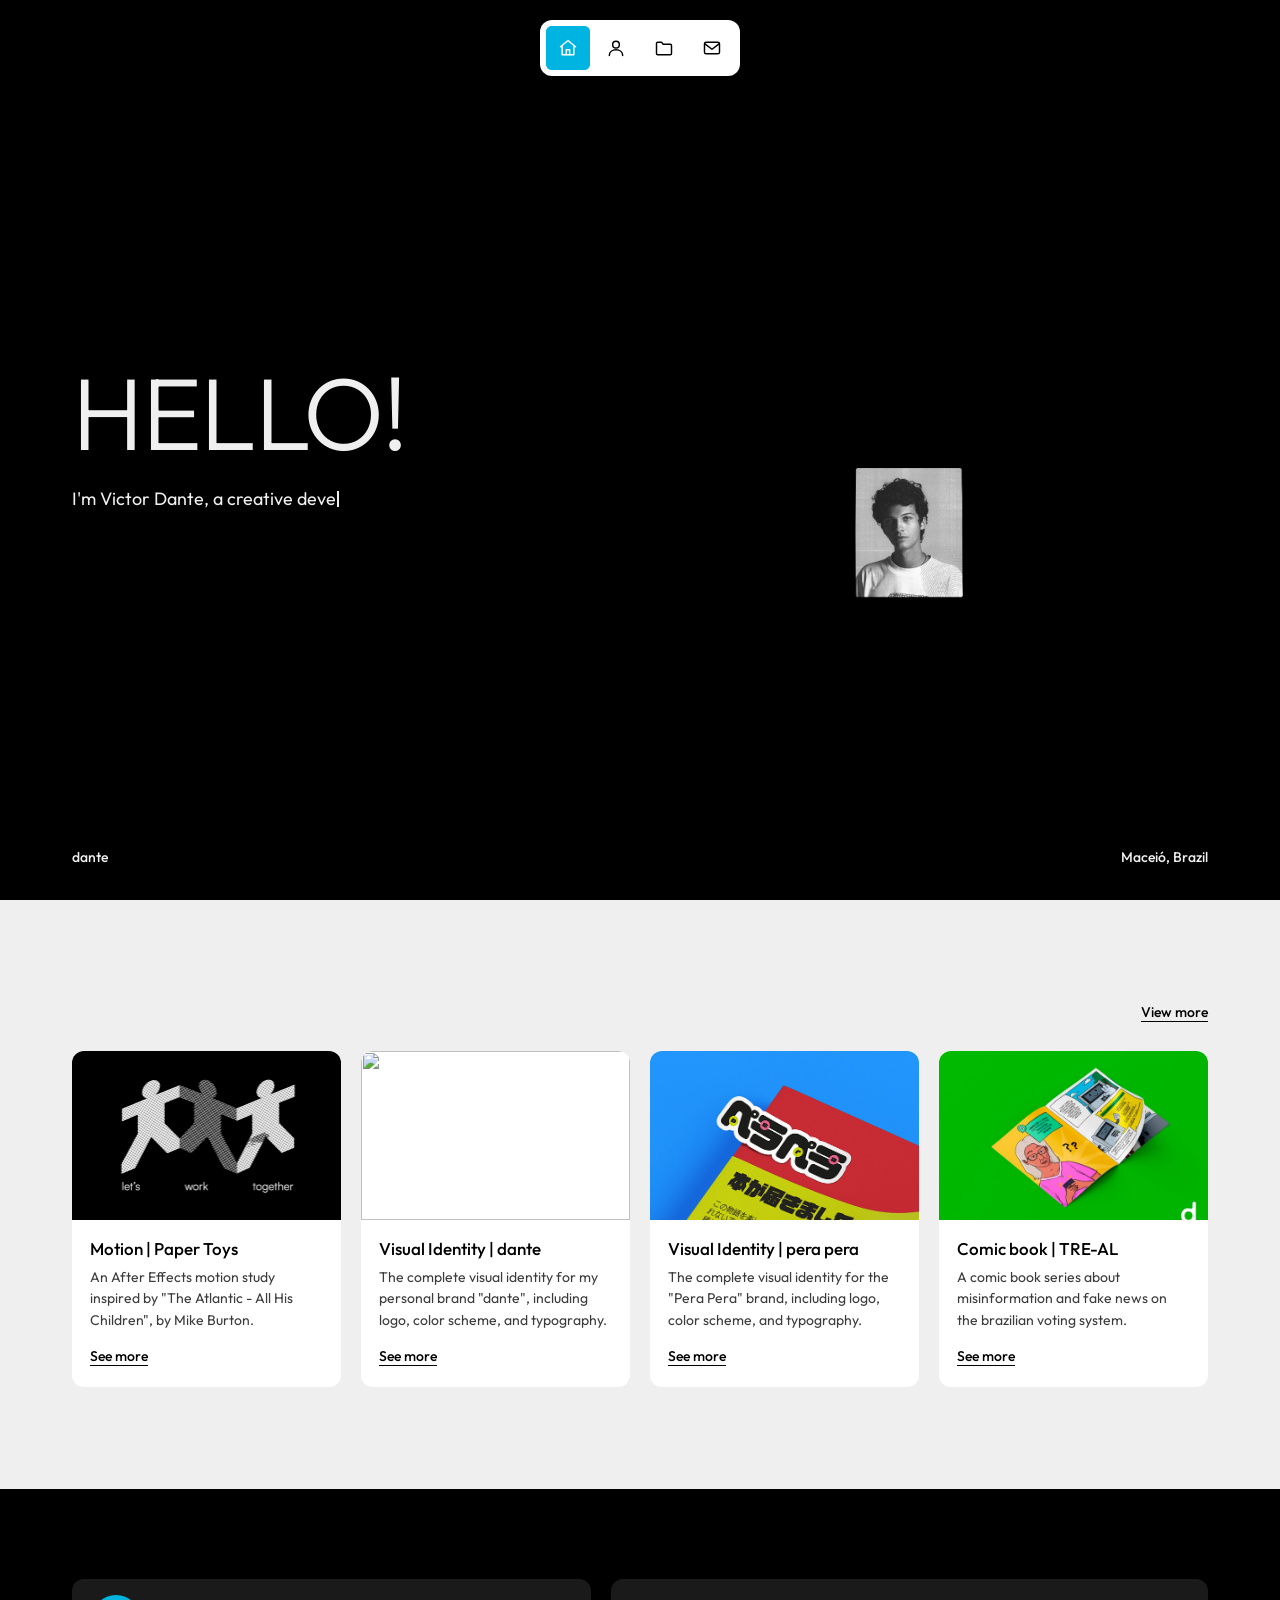
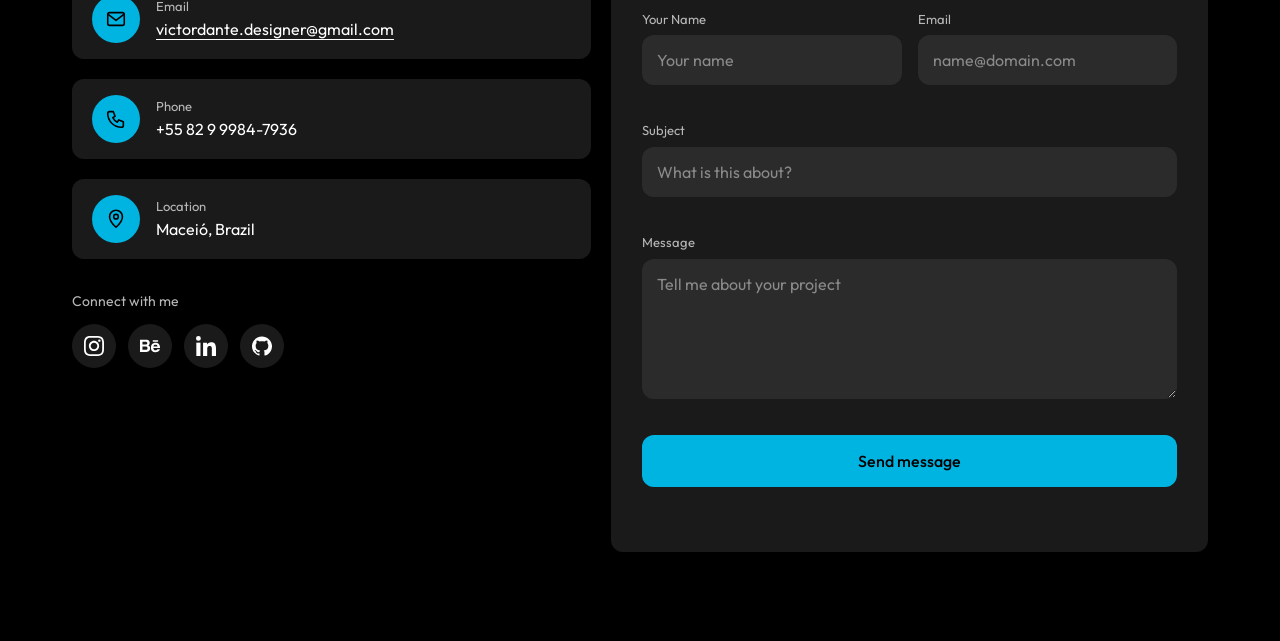
==== commit 80969046: "General Updates" ====
--- a/index.html
+++ b/index.html
@@ -3,14 +3,56 @@
 <head>
   <meta charset="utf-8">
   <meta name="viewport" content="width=device-width, initial-scale=1">
-  <title>Home | dante</title>
-  <meta name="description" content="Portfolio of Victor Dante, graphic designer based in Maceió, Brazil.">
+  <title>Victor Dante | Creative Developer & Designer</title>
+  <meta name="description" content="Portfolio of Victor Dante, a creative developer and designer based in Maceió, Brazil. Graphic design, UI/UX and front-end development.">
+  <link rel="canonical" href="https://SEU-DOMINIO.com/">
+  <meta name="robots" content="index, follow">
+  <meta name="author" content="Victor Dante">
+  <meta name="theme-color" content="#000000">
+  <link rel="icon" type="image/x-icon" href="img/dante site logo.png">
+
+  <!-- Open Graph -->
+  <meta property="og:type" content="website">
+  <meta property="og:site_name" content="dante">
+  <meta property="og:locale" content="en_US">
+  <meta property="og:title" content="Victor Dante | Creative Developer & Designer">
+  <meta property="og:description" content="Portfolio of Victor Dante, a creative developer and designer based in Maceió, Brazil. Graphic design, UI/UX and front-end development.">
+  <meta property="og:url" content="https://SEU-DOMINIO.com/">
+  <meta property="og:image" content="https://SEU-DOMINIO.com/img/og-image.png">
+  <meta property="og:image:width" content="1200">
+  <meta property="og:image:height" content="630">
+  <meta property="og:image:alt" content="dante, portfolio of Victor Dante">
+
+  <!-- Twitter / X -->
+  <meta name="twitter:card" content="summary_large_image">
+  <meta name="twitter:title" content="Victor Dante | Creative Developer & Designer">
+  <meta name="twitter:description" content="Portfolio of Victor Dante, a creative developer and designer based in Maceió, Brazil. Graphic design, UI/UX and front-end development.">
+  <meta name="twitter:image" content="https://SEU-DOMINIO.com/img/og-image.png">
   <link rel="preconnect" href="https://fonts.googleapis.com">
   <link rel="preconnect" href="https://fonts.gstatic.com" crossorigin>
   <link href="https://fonts.googleapis.com/css2?family=Outfit:wght@300;400;500&display=swap" rel="stylesheet">
   <link rel="stylesheet" href="css/style.css">
-  <link rel="shortcut icon" sizes="32x32" type="image/png" href="img/dante site logo.png">
+  <link rel="icon" href="favicon.ico" sizes="any">
+  <link rel="icon" type="image/png" sizes="32x32" href="favicon-32x32.png">
+  <link rel="icon" type="image/png" sizes="16x16" href="favicon-16x16.png">
+  <link rel="apple-touch-icon" sizes="180x180" href="apple-touch-icon.png">
+  <link rel="manifest" href="site.webmanifest">
   <script src="js/main.js" defer></script>
+  <script type="application/ld+json">
+  {
+    "@context": "https://schema.org",
+    "@type": "Person",
+    "name": "Victor Dante",
+    "url": "https://SEU-DOMINIO.com/",
+    "jobTitle": "Creative Developer & Designer",
+    "address": { "@type": "PostalAddress", "addressLocality": "Maceió", "addressCountry": "BR" },
+    "sameAs": [
+      "https://www.instagram.com/dantegrid/",
+      "https://www.behance.net/victordante1",
+      "https://www.linkedin.com/in/victor-dante/"
+    ]
+  }
+  </script>
 </head>
 <body data-page="home">
   <a class="skip-link" href="#main">Skip to content</a>
@@ -44,8 +86,8 @@
 
   <a class="nav__link3"
      href="projetos.html"
-     aria-label="Projects"
-     data-tooltip="Projects">
+     aria-label="Work"
+     data-tooltip="Work">
     <svg viewBox="0 0 24 24" fill="none" stroke="currentColor"
          stroke-width="1.75" stroke-linecap="round"
          stroke-linejoin="round" aria-hidden="true">
@@ -92,7 +134,7 @@
       <div class="container">
         <div class="projects-head">
           <div class="projects-head__left">
-            <h2 class="sr-only" id="home-projects">Selected projects</h2>
+            <h2 class="sr-only" id="home-projects">Selected work</h2>
           </div>
           <a class="link-more" href="projetos.html">View more</a>
         </div>
--- a/css/style.css
+++ b/css/style.css
@@ -28,11 +28,20 @@
 
   /* Tipografia */
   --font: "Outfit", system-ui, -apple-system, "Segoe UI", sans-serif;
-  --fs-display: clamp(3rem, 8vw, 7.5rem);
-  --fs-h2: clamp(2rem, 5vw, 3.5rem);
-  --fs-lead: clamp(1rem, 1.3vw, 1.125rem);
+  --fs-display: clamp(3.5rem, 8vw, 7rem);      /* Hello! / título de projeto */
+  --fs-footer-title: clamp(2.25rem, 6vw, 5rem); /* Let's work together */
+  --fs-h2: clamp(1.75rem, 4vw, 3rem);           /* títulos de seção */
+  --fs-h3: clamp(1.25rem, 2vw, 1.5rem);         /* destaque de projeto */
+  --fs-title: 1.0625rem;                        /* títulos de card e itens */
+  --fs-lead: clamp(1.0625rem, 1.4vw, 1.25rem);
   --fs-body: 1rem;
   --fs-small: 0.875rem;
+  --fs-xs: 0.8125rem;
+
+  /* Pesos (Outfit carregada: 300, 400, 500) */
+  --fw-light: 300;    /* só para títulos grandes em caixa alta */
+  --fw-regular: 400;  /* texto corrido */
+  --fw-medium: 500;   /* títulos pequenos, rótulos, links */
 
   /* Raios */
   --radius-lg: 12px;
@@ -41,8 +50,10 @@
 
   /* Espaçamento */
   --gutter: clamp(12px, 1.6vw, 20px);
-  --pad: clamp(20px, 4vw, 56px);
+  --pad: clamp(28px, 6vw, 72px);   /* margem lateral das páginas */
   --container: 1200px;
+  --measure: 62ch;   /* largura máxima de leitura para parágrafos */
+  --space-section: clamp(56px, 8vw, 112px);
 
   --ease: cubic-bezier(0.2, 0.8, 0.2, 1);
 }
@@ -86,9 +97,7 @@
   -webkit-font-smoothing: antialiased;
 }
 
-body[data-page="about"] {
-  background: #02b801; /* troque pelo tom que preferir */
-}
+body[data-page="about"] { background: var(--green); }
 
 img, svg { display: block; max-width: 100%; }
 h1, h2, h3, p, ul { margin: 0; }
@@ -126,26 +135,30 @@
 .skip-link:focus { transform: none; outline-color: var(--white); }
 
 /* 3. LAYOUT --------------------------------------------------------------- */
-.container {
+.container,
+.case,
+.resume__inner,
+.about-copy .hero__inner {
   width: min(calc(100% - 2 * var(--pad)), var(--container));
   margin-inline: auto;
-}
-
-.section { padding-block: clamp(56px, 8vw, 112px); }
+  padding-inline: 0;
+}
+
+.section { padding-block: var(--space-section); }
 
 .display {
-  color: #efefef;
-  font-size: 100px;
-  font-weight: 300;
+  color: var(--paper);
+  font-size: var(--fs-display);
+  font-weight: var(--fw-light);
   line-height: 0.95;
   letter-spacing: -0.02em;
   text-transform: uppercase;
 }
 
 .display-about {
-  color: #000000;
-  font-size: 100px;
-  font-weight: 300;
+  color: var(--ink);
+  font-size: var(--fs-display);
+  font-weight: var(--fw-light);
   line-height: 0.95;
   letter-spacing: -0.02em;
   text-transform: uppercase;
@@ -153,36 +166,43 @@
 
 .h2 {
   font-size: var(--fs-h2);
-  font-weight: 300;
-  line-height: 1;
+  font-weight: var(--fw-light);
+  line-height: 1.05;
   letter-spacing: -0.015em;
   text-transform: uppercase;
 }
 
 .lead {
-  max-width: auto;
+  max-width: 52ch;
   font-size: var(--fs-lead);
+  font-weight: var(--fw-regular);
   line-height: 1.6;
-  color: #efefef;
+  color: var(--paper);
 }
 
 .lead-about {
-  max-width: auto;
+  max-width: var(--measure);
   font-size: var(--fs-lead);
-  line-height: 1.6;
-  color: #000000;
-}
+  font-weight: var(--fw-regular);
+  line-height: 1.7;
+  color: var(--ink);
+  white-space: pre-line;   /* respeita os parágrafos escritos no HTML */
+}
+
+/* Hero branco (página de projeto): texto escuro, senão some no fundo */
+.hero--white .display { color: var(--ink); }
+.hero--white .lead { color: var(--ink-soft); }
 
 .prose {
-  max-width: 68ch;
-  font-size: 1.0625rem;
+  max-width: var(--measure);
+  font-size: var(--fs-body);
   line-height: 1.7;
   color: var(--ink-soft);
 }
 
 .link-more {
   font-size: var(--fs-small);
-  font-weight: 500;
+  font-weight: var(--fw-medium);
   text-underline-offset: 4px;
 }
 .link-more:hover { text-decoration-thickness: 2px; }
@@ -211,8 +231,8 @@
   border-radius: 6px;
 
   font-family: var(--font);
-  font-size: 12px;
-  font-weight: 400;
+  font-size: 0.75rem;
+  font-weight: var(--fw-regular);
 
   white-space: nowrap;
 
@@ -284,21 +304,8 @@
   pointer-events: auto !important;
 }
 
-.nav__link1 {
-  --current-bg: #00b4e1;
-  display: grid;
-  place-items: center;
-  width: 44px;
-  height: 44px;
-  border-radius: 6px;
-  color: #000000;
-  transition: background-color 0.2s var(--ease), color 0.2s var(--ease);
-}
-.nav__link1[aria-current="page"] { background: var(--current-bg); color: var(--white); }
-.nav__link1 svg { width: 20px; height: 20px; }
-
-.nav__link2 {
-  --current-bg: #02b801;
+/* Links da navbar: base única; cada item só troca a cor da página atual */
+.nav a {
   display: grid;
   place-items: center;
   width: 44px;
@@ -307,34 +314,12 @@
   color: var(--black);
   transition: background-color 0.2s var(--ease), color 0.2s var(--ease);
 }
-.nav__link2[aria-current="page"] { background: var(--current-bg); color: var(--white); }
-.nav__link2 svg { width: 20px; height: 20px; }
-
-.nav__link3 {
-  --current-bg: #fcaf0b;
-  display: grid;
-  place-items: center;
-  width: 44px;
-  height: 44px;
-  border-radius: 6px;
-  color: var(--black);
-  transition: background-color 0.2s var(--ease), color 0.2s var(--ease);
-}
-.nav__link3[aria-current="page"] { background: var(--current-bg); color: var(--white); }
-.nav__link3 svg { width: 20px; height: 20px; }
-
-.nav__link4 {
-  --current-bg: #fe3c3c;
-  display: grid;
-  place-items: center;
-  width: 44px;
-  height: 44px;
-  border-radius: 6px;
-  color: var(--black);
-  transition: background-color 0.2s var(--ease), color 0.2s var(--ease);
-}
-.nav__link4[aria-current="page"] { background: var(--current-bg); color: var(--white); }
-.nav__link4 svg { width: 20px; height: 20px; }
+.nav a[aria-current="page"] { background: var(--current-bg); color: var(--white); }
+.nav a svg { width: 20px; height: 20px; }
+.nav__link1 { --current-bg: var(--blue); }
+.nav__link2 { --current-bg: var(--green); }
+.nav__link3 { --current-bg: var(--yellow); }
+.nav__link4 { --current-bg: var(--red); }
 
 /* 5. HERO ----------------------------------------------------------------- */
 
@@ -354,7 +339,7 @@
   margin-inline: auto;
   user-select: none;
   -webkit-user-select: none;
-  cursor: crosshair;
+  cursor: url("../img/pencil-cursor.svg") 3 29, crosshair; /* lápis p&b; ponta em (3, 29) */
   touch-action: pan-y;               /* toque continua rolando a página */
   outline: none;
 }
@@ -391,7 +376,7 @@
   flex-direction: column;
   min-height: 100svh;
   padding: 120px var(--pad) 32px;
-  background: #000000;
+  background: var(--black);
   overflow-x: clip;               /* evita barra de rolagem horizontal quando o "d" passa da borda */
 }
 .hero--white { background: var(--white); min-height: 0; padding-bottom: 72px; }
@@ -407,14 +392,11 @@
 }
 
 .about-copy {
-  background: #efefef;
-  padding-block: clamp(56px, 8vw, 112px);
+  background: var(--paper);
+  padding-block: var(--space-section);
 }
 
 .about-copy .hero__inner {
-  width: min(100%, var(--container));
-  margin-inline: auto;
-  padding-inline: var(--pad);
   min-height: 0;
   display: block;
 }
@@ -422,9 +404,7 @@
 .about-copy .hero__text {
   display: grid;
   gap: 24px;
-  width: min(100%, var(--container));
   max-width: none;
-  margin-inline: auto;
 }
 
 .hero-about {
@@ -432,7 +412,9 @@
   justify-content: center;
   align-items: center;
   min-height: 100svh;
-  background: #02b801;
+  background: var(--green);
+  padding-inline: var(--pad);
+  overflow-x: clip;
 }
 
 .hero__text { display: grid; gap: 24px; }
@@ -443,8 +425,8 @@
   width: min(100%, var(--container));
   margin: 32px auto 0;
   font-size: var(--fs-small);
-  font-weight: 500;
-  color: #efefef;
+  font-weight: var(--fw-medium);
+  color: var(--paper);
 }
 
 /* Visual do hero: o "d" (GIF) dita o tamanho, a foto flutua por cima */
@@ -525,48 +507,35 @@
 .hero-photo__handle[data-dir="w"]  { left: 0;    top: 50%;  cursor: ew-resize; }
 
 .hello-sticker {
-  max-width: 40%;
-  max-height: auto;
-  transform: rotate(-5deg) translateY(-164px) translatex(15px);
-  margin-bottom: -145px;
-}
-
-.exp-intro {
+  --sticker-w: clamp(200px, 34vw, 440px);
+  width: var(--sticker-w);
+  max-width: 100%;
+  height: auto;
+  /* sobe o padding da seção + metade da altura do adesivo (proporção 1.72:1),
+     então o centro dele fica sempre na divisa verde/cinza */
+  margin-top: calc(-1 * var(--space-section) - var(--sticker-w) * 0.3);
+  transform: rotate(-5deg);
+}
+
+.tech-intro,
+.exp-intro,
+.lic-intro {
   display: flex;
   align-items: center;
   align-self: center;
   gap: 16px;
 }
 
-.exp-icon {
-  width: 48px;
-  height: 48px;
-}
-
-.lic-intro {
-  padding-top: 40px;
-  display: flex;
-  align-items: center;
-  align-self: center;
-  gap: 16px;
-}
-
+.tech-icon,
+.exp-icon,
 .lic-icon {
-  width: 48px;
-  height: 48px;
-}
-
-.tech-intro {
-  display: flex;
-  align-items: center;
-  align-self: center;
-  gap: 16px;
-}
-
-.tech-icon {
-  width: 48px;
-  height: 48px;
-}
+  flex: none;
+  width: clamp(36px, 4vw, 48px);
+  height: clamp(36px, 4vw, 48px);
+}
+
+/* Respiro maior antes do bloco de certificações */
+.resume__inner > .lic-intro { margin-top: clamp(32px, 6vw, 80px); }
 
 
 /* Único momento de movimento "espontâneo": entrada do hero */
@@ -586,14 +555,22 @@
 
 body[data-page="projects"] .highlight { animation: pop 0.6s var(--ease) 0.05s backwards; }
 body[data-page="projects"] .card { animation: pop 0.6s var(--ease) calc(0.15s + var(--i, 0) * 0.07s) backwards; }
-body[data-page="projects"] .card:nth-child(1) { --i: 0; }
-body[data-page="projects"] .card:nth-child(2) { --i: 1; }
-body[data-page="projects"] .card:nth-child(3) { --i: 2; }
-body[data-page="projects"] .card:nth-child(4) { --i: 3; }
-body[data-page="projects"] .card:nth-child(5) { --i: 4; }
-body[data-page="projects"] .card:nth-child(6) { --i: 5; }
-body[data-page="projects"] .card:nth-child(7) { --i: 6; }
-body[data-page="projects"] .card:nth-child(8) { --i: 7; }
+body[data-page="projects"] .grid > .card:nth-child(1),
+body[data-page="projects"] .grid > .card-slot:nth-child(1) { --i: 0; }
+body[data-page="projects"] .grid > .card:nth-child(2),
+body[data-page="projects"] .grid > .card-slot:nth-child(2) { --i: 1; }
+body[data-page="projects"] .grid > .card:nth-child(3),
+body[data-page="projects"] .grid > .card-slot:nth-child(3) { --i: 2; }
+body[data-page="projects"] .grid > .card:nth-child(4),
+body[data-page="projects"] .grid > .card-slot:nth-child(4) { --i: 3; }
+body[data-page="projects"] .grid > .card:nth-child(5),
+body[data-page="projects"] .grid > .card-slot:nth-child(5) { --i: 4; }
+body[data-page="projects"] .grid > .card:nth-child(6),
+body[data-page="projects"] .grid > .card-slot:nth-child(6) { --i: 5; }
+body[data-page="projects"] .grid > .card:nth-child(7),
+body[data-page="projects"] .grid > .card-slot:nth-child(7) { --i: 6; }
+body[data-page="projects"] .grid > .card:nth-child(8),
+body[data-page="projects"] .grid > .card-slot:nth-child(8) { --i: 7; }
 
 .caption { font-size: var(--fs-small); color: var(--ink-soft); margin-top: 12px; }
 
@@ -644,7 +621,7 @@
   background: var(--ph-bg, var(--paper));
   color: rgba(0, 0, 0, 0.6);
   font-size: var(--fs-small);
-  font-weight: 500;
+  font-weight: var(--fw-medium);
 }
 .ph[data-label]::after { content: attr(data-label); }
 .ph svg { width: 56px; height: 56px; }
@@ -660,7 +637,7 @@
 .grid {
   display: grid;
   grid-template-columns: repeat(4, minmax(0, 1fr));
-  gap: 20px;
+  gap: var(--gutter);
 }
 
 .card {
@@ -709,7 +686,7 @@
   flex: 1;
 }
 
-.card__title { font-size: 1.0625rem; font-weight: 500; line-height: 1.25; }
+.card__title { font-size: var(--fs-title); font-weight: var(--fw-medium); line-height: 1.25; }
 
 .card__text {
   font-size: var(--fs-small);
@@ -725,7 +702,7 @@
   justify-self: start;
   margin-top: 6px;
   font-size: var(--fs-small);
-  font-weight: 500;
+  font-weight: var(--fw-medium);
   text-underline-offset: 4px;
 }
 .card__more:hover { text-decoration-thickness: 2px; }
@@ -744,6 +721,83 @@
   transition: box-shadow 0.25s var(--ease);
   box-shadow: 0 28px 56px rgba(0, 0, 0, 0.22);
 }
+
+/* Slot do card: contorno tracejado no lugar de origem, como o espaço de colar um sticker.
+   Fica escondido atrás do card e aparece quando ele sai do lugar. */
+.card-slot {
+  position: relative;
+  display: flex;
+  flex-direction: column;
+  border-radius: var(--radius-md);
+}
+.card-slot > .card { flex: 1; }
+.card-slot__ghost {
+  position: absolute;
+  inset: 0;
+  border: 2px dashed rgba(0, 0, 0, 0.28);
+  border-radius: var(--radius-md);
+  background: rgba(0, 0, 0, 0.035);
+  display: grid;
+  place-items: center;
+  padding: 16px;
+  text-align: center;
+  font-size: var(--fs-small);
+  font-weight: var(--fw-medium);
+  letter-spacing: 0.02em;
+  color: rgba(0, 0, 0, 0.4);
+  opacity: 0;
+  pointer-events: none;
+  user-select: none;
+  -webkit-user-select: none;
+  transition: opacity 0.25s var(--ease), border-color 0.2s var(--ease),
+    background-color 0.2s var(--ease), color 0.2s var(--ease);
+}
+.card-slot.is-away .card-slot__ghost { opacity: 1; }
+/* Soltar agora neste slot (o próprio ou outro vazio): o tracejado só escurece, sem mudar de tamanho */
+.card-slot.is-target .card-slot__ghost,
+.card-slot.is-armed .card-slot__ghost {
+  opacity: 1;
+  border-color: var(--ink);
+  background: rgba(0, 0, 0, 0.08);
+  color: var(--ink);
+}
+
+/* Descolando o sticker: o canto agarrado levanta, dobra para trás e deixa o
+   slot tracejado aparecer por baixo. O JS desenha o corte do card (clip-path inline) e
+   a aba (--flap), ambos acompanhando o arredondado original do canto. */
+.card.is-peeling { will-change: transform, clip-path; }
+
+/* A aba dobrada: o verso do sticker, com sombra na linha da dobra */
+.card.is-peeling::after {
+  content: "";
+  position: absolute;
+  z-index: 3;
+  width: var(--fold);
+  height: var(--fold);
+  clip-path: var(--flap);
+  pointer-events: none;
+}
+.card.is-peeling.peel-tl::after {
+  top: 0; left: 0;
+  background: linear-gradient(135deg, #bdbdbd 0%, #f2f2f2 38%, #ffffff 100%);
+}
+.card.is-peeling.peel-tr::after {
+  top: 0; right: 0;
+  background: linear-gradient(225deg, #bdbdbd 0%, #f2f2f2 38%, #ffffff 100%);
+}
+.card.is-peeling.peel-bl::after {
+  bottom: 0; left: 0;
+  background: linear-gradient(45deg, #bdbdbd 0%, #f2f2f2 38%, #ffffff 100%);
+}
+.card.is-peeling.peel-br::after {
+  bottom: 0; right: 0;
+  background: linear-gradient(315deg, #bdbdbd 0%, #f2f2f2 38%, #ffffff 100%);
+}
+
+/* Troca de slot: reposiciona sem animar e depois desliza; a animação de entrada não reinicia */
+.card.no-anim { transition: none !important; }
+.card.is-settled { animation: none !important; }
+
 
 /* 8. PROJETOS ------------------------------------------------------------- */
 .projects-head {
@@ -761,7 +815,7 @@
 .highlight {
   display: flex;
   flex-direction: column;
-  margin-bottom: 20px;
+  margin-bottom: var(--gutter);
   background: var(--white);
   border-radius: var(--radius-md);
   overflow: hidden;
@@ -776,55 +830,151 @@
   color: var(--black);
   border-radius: var(--radius-sm);
   font-size: var(--fs-small);
-  font-weight: 500;
+  font-weight: var(--fw-medium);
 }
 .highlight__body { display: grid; gap: 8px; padding: 24px 28px 28px; }
-.highlight__title { font-size: 1.375rem; font-weight: 500; }
+.highlight__title { font-size: var(--fs-h3); font-weight: var(--fw-medium); line-height: 1.2; }
 
 /* 9. PÁGINA DE PROJETO / SOBRE -------------------------------------------- */
-.case { width: min(calc(100% - 2 * var(--pad)), 1000px); margin-inline: auto; }
 .case > * + * { margin-top: 32px; }
 
 .case__gallery {
   display: grid;
-  grid-template-columns: 1fr 1.7fr;
-  gap: 20px;
-}
-.case__gallery .ph { aspect-ratio: 4 / 3; border-radius: var(--radius-md); }
+  grid-template-columns: minmax(0, 1fr) minmax(0, 1.7fr);
+  gap: var(--gutter);
+}
+.case__gallery .ph {
+  min-height: clamp(220px, 30vw, 380px);
+  border-radius: var(--radius-md);
+}
 
 .about-grid { display: grid; gap: 32px; }
 
 /* 9b. SOBRE: EXPERIÊNCIA E CERTIFICAÇÕES --------------------------------- */
 .resume {
   background: var(--paper);
-  padding-block: 0 clamp(56px, 8vw, 112px); /* o respiro de cima vem do .about-copy */
+  padding-block: 0 var(--space-section);
 }
 
 .resume__inner {
   display: grid;
   gap: clamp(20px, 3vw, 32px);
-  width: min(100%, var(--container));
-  margin-inline: auto;
-  padding-inline: var(--pad);
-}
-
-/* Entre os dois blocos, um respiro maior que o espaço entre cartões */
+}
+
 .resume__inner > .h2:not(:first-child) { margin-top: clamp(32px, 6vw, 80px); }
 
+/* Experience timeline */
+.experience-timeline {
+  --timeline-line: 1px;
+  --timeline-marker: 13px;
+  position: relative;
+  display: grid;
+  gap: 0;
+  margin: 4px 0 0;
+  padding: 0;
+  list-style: none;
+}
+
+.experience-timeline::before {
+  content: "";
+  position: absolute;
+  top: 7px;
+  bottom: 7px;
+  left: 132px;
+  width: var(--timeline-line);
+  background: var(--ink-soft);
+  opacity: .35;
+}
+
+.experience-timeline__item {
+  position: relative;
+  display: grid;
+  grid-template-columns: 104px 56px minmax(0, 1fr);
+  min-height: 190px;
+}
+
+.experience-timeline__date {
+  display: flex;
+  flex-direction: column;
+  align-items: flex-end;
+  gap: 3px;
+  padding-top: 2px;
+  padding-right: 12px;
+  font-size: var(--fs-small);
+  font-weight: var(--fw-medium);
+  line-height: 1.25;
+  letter-spacing: .02em;
+  color: var(--ink-soft);
+  text-transform: uppercase;
+  text-align: right;
+}
+
+.experience-timeline__date-end {
+  opacity: .62;
+}
+
+.experience-timeline__marker {
+  position: relative;
+  z-index: 1;
+  width: var(--timeline-marker);
+  height: var(--timeline-marker);
+  margin: 2px auto 0;
+  border: 2px solid var(--accent);
+  border-radius: 50%;
+  background: var(--paper);
+  box-sizing: border-box;
+}
+
+.experience-timeline__content {
+  min-width: 0;
+  margin: 0 0 30px;
+  padding: 0 0 30px;
+  border-bottom: 1px solid rgb(0 0 0 / .12);
+}
+
+.experience-timeline__item:last-child .experience-timeline__content {
+  margin-bottom: 0;
+  padding-bottom: 0;
+  border-bottom: 0;
+}
+
+.resume__title {
+  margin: 0;
+  font-size: var(--fs-title);
+  font-weight: var(--fw-medium);
+  line-height: 1.25;
+  letter-spacing: 0.01em;
+  text-transform: uppercase;
+}
+
+.resume__role {
+  margin: 5px 0 0;
+  font-size: var(--fs-small);
+  font-weight: var(--fw-medium);
+  line-height: 1.4;
+  text-transform: uppercase;
+  color: var(--accent);
+}
+
+.resume__text {
+  margin-top: 10px;
+  max-width: 80ch;
+  font-size: var(--fs-small);
+  line-height: 1.6;
+  color: var(--ink-soft);
+}
+
 .resume__list { display: grid; gap: var(--gutter); }
 
 .resume__item {
-  margin-right: 30px;
-  margin-left: 30px;
   position: relative;
   display: grid;
   gap: 6px;
-  padding: 18px 34px 20px 62px; /* espaço para a bolinha e recuo do conteúdo */
+  padding: 18px 34px 20px 62px;
   background: rgb(0 0 0 / 0.08);
   border-radius: var(--radius-md);
 }
 
-/* Bolinha do wireframe, na cor de destaque da página */
 .resume__item::before {
   content: "";
   position: absolute;
@@ -836,29 +986,6 @@
   border-radius: 50%;
 }
 
-.resume__title {
-  font-size: 1.0625rem;
-  font-weight: 400;
-  line-height: 1.25;
-  letter-spacing: 0.01em;
-  text-transform: uppercase;
-}
-
-.resume__meta {
-  font-size: var(--fs-small);
-  font-weight: 500;
-  line-height: 1.4;
-  text-transform: uppercase;
-  color: var(--ink-soft);
-}
-
-.resume__text {
-  margin-top: 6px;
-  font-size: var(--fs-small);
-  line-height: 1.55;
-  color: var(--ink-soft);
-}
-
 .resume__bullets { display: grid; gap: 4px; }
 
 .resume__bullets li {
@@ -898,7 +1025,7 @@
 
 .tech-item span {
   font-size: 0.75rem;
-  font-weight: 500;
+  font-weight: var(--fw-medium);
   line-height: 1.25;
   letter-spacing: 0.02em;
   text-transform: uppercase;
@@ -911,9 +1038,10 @@
   background: var(--black);
   color: var(--white);
 }
-.contact :focus-visible { outline-color: var(--white); }
-
-.contact__inner { width: min(100%, 1100px); margin-inline: auto; }
+.contact :focus-visible,
+.hero :focus-visible { outline-color: var(--white); }
+
+.contact__inner { width: min(100%, var(--container)); margin-inline: auto; }
 
 .contact__title {
   display: flex;
@@ -921,8 +1049,8 @@
   justify-content: space-between;
   gap: 0 1ch;
   margin-bottom: clamp(40px, 6vw, 72px);
-  font-size: clamp(2rem, 6vw, 5.25rem);
-  font-weight: 300;
+  font-size: var(--fs-footer-title);
+  font-weight: var(--fw-light);
   line-height: 1.05;
   letter-spacing: -0.015em;
   text-transform: uppercase;
@@ -931,11 +1059,11 @@
 .contact__grid {
   display: grid;
   grid-template-columns: 1fr 1.15fr;
-  gap: 32px;
+  gap: var(--gutter);
   align-items: start;
 }
 
-.info-list { display: grid; gap: 12px; }
+.info-list { display: grid; gap: var(--gutter); }
 
 .info {
   display: flex;
@@ -949,7 +1077,8 @@
 /* Ícones de contato (um por página, só muda a cor) */
 .info__icon__home,
 .info__icon__about,
-.info__icon__project {
+.info__icon__project,
+.info__icon {
   display: grid;
   place-items: center;
   flex: none;
@@ -958,16 +1087,18 @@
   color: var(--black);
   border-radius: 50%;
 }
-.info__icon__home { background: #00b4e1; }
-.info__icon__about { background: #02b801; }
-.info__icon__project { background: #fcaf0b; }
+.info__icon__home { background: var(--blue); }
+.info__icon__about { background: var(--green); }
+.info__icon__project { background: var(--yellow); }
+.info__icon { background: var(--accent); }
 
 .info__icon__home svg,
 .info__icon__about svg,
-.info__icon__project svg { width: 22px; height: 22px; }
-
-.info__label { display: block; font-size: 0.8125rem; color: var(--on-dark-soft); }
-.info__value { font-size: 0.9375rem; overflow-wrap: anywhere; text-underline-offset: 4px; }
+.info__icon__project svg,
+.info__icon svg { width: 22px; height: 22px; }
+
+.info__label { display: block; font-size: var(--fs-xs); color: var(--on-dark-soft); }
+.info__value { font-size: var(--fs-body); overflow-wrap: anywhere; text-underline-offset: 4px; }
 a.info__value:hover { text-decoration-thickness: 2px; }
 
 .connect { margin-top: 32px; }
@@ -980,18 +1111,18 @@
   height: 44px;
   background: var(--panel);
   border-radius: 50%;
-  font-size: 0.8125rem;
-  font-weight: 500;
+  font-size: var(--fs-xs);
+  font-weight: var(--fw-medium);
   text-decoration: none;
   transition: background-color 0.2s var(--ease), color 0.2s var(--ease);
 }
 .social a svg { width: 20px; height: 20px; display: block; }
 .social a:hover { background: var(--accent); color: var(--black); }
 
-.form { display: grid; gap: 16px; padding: 24px; background: var(--panel); border-radius: var(--radius-md); }
+.form { display: grid; gap: 16px; padding: clamp(20px, 2.4vw, 32px); background: var(--panel); border-radius: var(--radius-md); }
 .form__row { display: grid; grid-template-columns: 1fr 1fr; gap: 16px; }
 .field { display: grid; gap: 6px; }
-.field label { font-size: 0.8125rem; color: var(--on-dark-soft); }
+.field label { font-size: var(--fs-xs); color: var(--on-dark-soft); }
 
 .field input,
 .field textarea {
@@ -1005,43 +1136,158 @@
 .field input::placeholder,
 .field textarea::placeholder { color: #8a8a8a; }
 .field [aria-invalid="true"] { border-color: #ff8585; }
-.field__error { min-height: 1.1em; font-size: 0.8125rem; color: #ff8585; }
+.field__error { min-height: 1.1em; font-size: var(--fs-xs); color: #ff8585; }
 
 /* Botões de envio (um por página, só muda a cor) */
 .btn-home,
 .btn-about,
-.btn-project {
+.btn-project,
+.btn-pj1 {
   width: 100%;
   padding: 14px 20px;
   color: var(--black);
   border: 0;
   border-radius: var(--radius-sm);
-  font-weight: 500;
+  font-weight: var(--fw-medium);
   cursor: pointer;
   transition: background-color 0.2s var(--ease);
 }
 .btn-home { background: #00b4e1; }
 .btn-about { background: #02b801; }
-.btn-project { background: #fcaf0b; }
+.btn-project,
+.btn-pj1 { background: var(--yellow); }
 .btn-home:hover,
 .btn-about:hover,
-.btn-project:hover { background: var(--white); }
+.btn-project:hover,
+.btn-pj1:hover { background: var(--white); }
 
 .form__status { min-height: 1.3em; font-size: var(--fs-small); color: var(--on-dark-soft); }
 
+/* 10b. VOLTAR AO TOPO ------------------------------------------------------ */
+/* Mesmo visual da navbar (pílula branca). Criado pelo JS e exibido quando a
+   seção de contato entra na tela. */
+.to-top {
+  position: fixed;
+  right: clamp(16px, 3vw, 32px);
+  bottom: clamp(16px, 3vw, 32px);
+  z-index: 100;
+  padding: 6px;
+  background: var(--white);
+  border-radius: var(--radius-sm);
+  box-shadow: 0 6px 24px rgba(0, 0, 0, 0.1);
+
+  opacity: 0;
+  visibility: hidden;
+  pointer-events: none;
+  transform: translateY(24px);
+  transition: opacity 0.3s var(--ease), transform 0.4s var(--ease), visibility 0s 0.4s;
+}
+.to-top.is-visible {
+  opacity: 1;
+  visibility: visible;
+  pointer-events: auto;
+  transform: translateY(0);
+  transition: opacity 0.3s var(--ease), transform 0.4s var(--ease), visibility 0s;
+}
+
+.to-top__btn {
+  position: relative;
+  display: grid;
+  place-items: center;
+  width: 44px;
+  height: 44px;
+  padding: 0;
+  border: 0;
+  border-radius: 6px;
+  background: transparent;
+  color: var(--black);
+  cursor: pointer;
+  transition: background-color 0.2s var(--ease);
+}
+.to-top__btn:hover { background: #0000002d; }
+.to-top__btn:focus-visible { outline: 2px solid var(--white); outline-offset: 6px; }
+.to-top__btn svg { width: 20px; height: 20px; }
+
+/* Tooltip à esquerda, igual à da navbar */
+.to-top__btn::after {
+  content: attr(data-tooltip);
+  position: absolute;
+  right: calc(100% + 16px);
+  top: 50%;
+  transform: translateY(-50%) translateX(4px);
+  padding: 6px 10px;
+  background: #000000;
+  color: #fff;
+  border-radius: 6px;
+  font-family: var(--font);
+  font-size: 0.75rem;
+  font-weight: var(--fw-regular);
+  white-space: nowrap;
+  opacity: 0;
+  visibility: hidden;
+  pointer-events: none;
+  transition: opacity 0.2s var(--ease), transform 0.2s var(--ease);
+}
+.to-top__btn:hover::after,
+.to-top__btn:focus-visible::after {
+  opacity: 1;
+  visibility: visible;
+  transform: translateY(-50%) translateX(0);
+}
+/* No toque não há hover: sem tooltip */
+@media (hover: none) { .to-top__btn::after { display: none; } }
+
 /* 11. RESPONSIVO ---------------------------------------------------------- */
-@media (max-width: 1000px) {
+/* Abaixo de 1300px o "d" deixa de sangrar para fora da tela */
+@media (max-width: 1299px) {
+  body[data-page="home"] .hero__visual {
+    width: min(100%, 560px);
+    margin-right: 0;
+    left: 0;
+  }
+  .hero-arrows { left: 0; }
+}
+
+/* Até 1100px: sem arrastar os cards de projeto */
+@media (max-width: 1100px) {
+  .card[data-drag] {
+    cursor: auto;
+    user-select: auto;
+    -webkit-user-select: auto;
+    transform: none !important;
+  }
+  .card[data-drag] .card__media { touch-action: auto; }
+  body[data-page="projects"] .projects-head { display: none; } /* esconde a dica "Drag the cards" */
+}
+
+@media (max-width: 1100px) {
   .grid { grid-template-columns: repeat(2, minmax(0, 1fr)); }
-  .hero__inner { grid-template-columns: 1fr; gap: 56px; }
-  .hero__visual { justify-self: start; margin-left: 12%; width: min(84%, 420px); }
-  body[data-page="home"] .hero__visual { width: min(90%, 640px); margin-right: 0; }
+  .hero__inner { grid-template-columns: minmax(0, 1fr); gap: 24px; align-content: center; } /* linhas juntas, sem esticar */
+  .hero__visual { justify-self: center; margin-left: 0; width: min(84%, 420px); }
+  /* Home: o "d" e a foto vêm primeiro (e bem maiores); o Hello! e o texto ficam abaixo, centralizados.
+     O GIF tem bastante área transparente nas laterais (o "d" ocupa ~1/3 da largura),
+     por isso o bloco é mais largo que o container: o excedente é só transparência. */
+  body[data-page="home"] .hero__visual {
+    order: -1;
+    width: min(calc((100vw - 2 * var(--pad)) * 1.7), 1000px);
+    translate: 2.75% 0;             /* centraliza o conjunto foto + "d", que fica um pouco à esquerda do centro do GIF */
+  }
+  body[data-page="home"] .hero__text {
+    display: grid;
+    justify-items: center;
+    text-align: center;
+  }
+  body[data-page="home"] .lead { margin-inline: auto; }
+
+  /* About: o cartão ganha respiro nas laterais */
+  .hero-photo-about { width: min(86%, 760px); }
+  .resume__item { padding-right: 24px; }
   .contact__grid { grid-template-columns: 1fr; }
 }
 
 @media (max-width: 600px) {
   .grid { grid-template-columns: 1fr; }
   .hero { padding-top: 104px; }
-  .hero-photo { left: -8%; }
   .form__row { grid-template-columns: 1fr; }
   .case__gallery { grid-template-columns: 1fr; }
   .contact__title { flex-direction: column; }
@@ -1057,4 +1303,629 @@
     animation: none !important;
     transition: none !important;
   }
-}+}
+
+/* Experience timeline: compact mobile layout */
+@media (max-width: 700px) {
+  .experience-timeline::before {
+    left: 7px;
+  }
+
+  .experience-timeline__item {
+    grid-template-columns: 28px minmax(0, 1fr);
+    min-height: 0;
+  }
+
+  .experience-timeline__date {
+    grid-column: 2;
+    grid-row: 1;
+    display: block;
+    padding: 0;
+    margin: 0 0 6px;
+    text-align: left;
+    font-size: calc(var(--fs-small) * .9);
+  }
+
+  .experience-timeline__date-end {
+    margin-left: 5px;
+  }
+
+  .experience-timeline__marker {
+    grid-column: 1;
+    grid-row: 1 / span 2;
+    margin: 2px 0 0;
+  }
+
+  .experience-timeline__content {
+    grid-column: 2;
+    grid-row: 2;
+    margin-bottom: 28px;
+    padding-bottom: 28px;
+  }
+}
+
+/* Experience timeline refinements */
+.experience-intro {
+  max-width: 58ch;
+  margin: 8px 0 0;
+  font-size: var(--fs-small);
+  line-height: 1.55;
+  color: var(--ink-soft);
+}
+
+.experience-timeline__item--current .experience-timeline__marker {
+  width: 15px;
+  height: 15px;
+  margin-top: 1px;
+  border-width: 2px;
+  box-shadow: 0 0 0 5px var(--paper);
+  animation: experience-pulse 2.8s ease-in-out infinite;
+}
+
+.experience-timeline__current-label {
+  display: inline-block;
+  margin-bottom: 7px;
+  padding: 3px 7px 2px;
+  border: 1px solid var(--accent);
+  border-radius: 999px;
+  color: var(--accent);
+  font-size: .68rem;
+  font-weight: var(--fw-medium);
+  line-height: 1;
+  letter-spacing: .08em;
+  text-transform: uppercase;
+}
+
+.experience-timeline__areas {
+  margin-top: 9px;
+  font-size: .72rem;
+  font-weight: var(--fw-medium);
+  line-height: 1.45;
+  letter-spacing: .025em;
+  text-transform: uppercase;
+  color: var(--ink-soft);
+}
+
+.experience-now {
+  display: grid;
+  grid-template-columns: minmax(70px, .3fr) 1fr;
+  gap: clamp(24px, 5vw, 72px);
+  margin-top: clamp(12px, 2vw, 24px);
+  padding: clamp(26px, 4vw, 44px) 0;
+  border-top: 1px solid rgb(0 0 0 / .12);
+  border-bottom: 1px solid rgb(0 0 0 / .12);
+}
+
+.experience-now__eyebrow {
+  font-size: var(--fs-small);
+  font-weight: var(--fw-medium);
+  letter-spacing: .06em;
+  color: var(--accent);
+}
+
+.experience-now__title {
+  margin: 0;
+  font-size: var(--fs-title);
+  font-weight: var(--fw-medium);
+  line-height: 1.25;
+  text-transform: uppercase;
+}
+
+.experience-now__focus {
+  display: flex;
+  flex-wrap: wrap;
+  align-items: center;
+  gap: 8px 14px;
+  margin: 12px 0 0;
+  font-size: clamp(1.05rem, 2.4vw, 1.65rem);
+  font-weight: var(--fw-medium);
+  line-height: 1.15;
+  text-transform: uppercase;
+}
+
+.experience-now__focus b {
+  color: var(--accent);
+  font-weight: var(--fw-medium);
+}
+
+.experience-now__tools {
+  margin: 10px 0 0;
+  font-size: var(--fs-small);
+  line-height: 1.5;
+  color: var(--ink-soft);
+}
+
+@keyframes experience-pulse {
+  0%, 100% { box-shadow: 0 0 0 4px var(--paper), 0 0 0 5px rgb(0 0 0 / 0); }
+  50% { box-shadow: 0 0 0 4px var(--paper), 0 0 0 8px rgb(0 0 0 / .08); }
+}
+
+@media (max-width: 700px) {
+  .experience-timeline__item--current .experience-timeline__marker {
+    width: 15px;
+    height: 15px;
+    margin-left: -1px;
+  }
+
+  .experience-now {
+    grid-template-columns: 1fr;
+    gap: 10px;
+  }
+
+  .experience-now__focus {
+    gap: 6px 10px;
+  }
+}
+
+/* ABOUT PAGE — content refinement */
+.about-intro { max-width: 920px; }
+.about-intro__heading { display:flex; align-items:center; gap:22px; flex-wrap:wrap; margin-bottom:24px; }
+.about-kicker, .section-eyebrow, .learning-card__eyebrow { font-size:.72rem; letter-spacing:.14em; text-transform:uppercase; opacity:.62; font-weight:700; }
+.about-title { font-size:clamp(2.5rem,5.2vw,5.4rem); line-height:.94; letter-spacing:-.055em; max-width:980px; margin:0 0 28px; }
+.about-lead { max-width:760px; font-size:clamp(1.05rem,1.55vw,1.35rem); line-height:1.55; opacity:.82; margin:0; }
+.about-pillars { display:grid; grid-template-columns:repeat(3,1fr); gap:1px; margin-top:90px; border-top:1px solid currentColor; border-bottom:1px solid currentColor; }
+.about-pillar { padding:34px 28px 38px 0; border-right:1px solid currentColor; }
+.about-pillar:last-child { border-right:0; padding-right:0; padding-left:28px; }
+.about-pillar:nth-child(2) { padding-left:28px; }
+.about-pillar__number, .tech-group__number { display:block; font-size:.7rem; letter-spacing:.14em; opacity:.5; margin-bottom:30px; }
+.about-pillar h2 { font-size:1.35rem; margin:0 0 14px; letter-spacing:-.02em; }
+.about-pillar p { font-size:.94rem; line-height:1.65; opacity:.72; margin:0; }
+.about-manifesto { display:flex; align-items:baseline; justify-content:space-between; gap:40px; padding:38px 0 10px; }
+.about-manifesto__label { font-size:.7rem; letter-spacing:.16em; font-weight:700; opacity:.5; white-space:nowrap; }
+.about-manifesto p { font-size:clamp(1.15rem,2vw,1.7rem); line-height:1.3; max-width:700px; margin:0; }
+.section-heading { display:flex; align-items:flex-start; gap:24px; margin-bottom:50px; }
+.section-heading__icon { flex:0 0 auto; }
+.section-description { max-width:610px; margin:10px 0 0; line-height:1.55; opacity:.62; }
+.tech-groups { display:grid; grid-template-columns:repeat(3,1fr); gap:18px; }
+.tech-group { border:1px solid currentColor; padding:28px; min-height:250px; }
+.tech-group__number { margin-bottom:44px; }
+.tech-group .resume__title { margin-bottom:24px; }
+.tech-list { gap:12px; }
+.tech-item--text { padding-left:0; }
+.learning-section { margin-top:105px; }
+.learning-grid { display:grid; grid-template-columns:1.05fr 1fr 1fr; gap:18px; }
+.learning-card { border-top:1px solid currentColor; padding:25px 0 0; }
+.learning-card--degree { border:1px solid currentColor; padding:28px; }
+.learning-card__eyebrow { display:block; margin-bottom:25px; }
+.learning-card__main { font-size:1rem; margin:5px 0 4px; opacity:.75; }
+.learning-card__meta { display:block; margin-top:24px; font-size:.75rem; opacity:.55; }
+.learning-card .resume__bullets { gap:13px; }
+.learning-card .resume__bullets li { line-height:1.45; }
+@media (max-width: 850px) {
+  .about-pillars, .tech-groups, .learning-grid { grid-template-columns:1fr; }
+  .about-pillar, .about-pillar:nth-child(2), .about-pillar:last-child { border-right:0; border-bottom:1px solid currentColor; padding:28px 0; }
+  .about-pillar:last-child { border-bottom:0; }
+  .about-manifesto { display:block; }
+  .about-manifesto__label { display:block; margin-bottom:15px; }
+  .tech-group { min-height:0; }
+}
+
+/* ABOUT PAGE — visual system alignment
+   Keep the content structure, but bring the refined sections back to the
+   site's original language: flat surfaces, strong typography, thin rules,
+   accent green and editorial spacing instead of card-heavy UI. */
+body[data-page="about"] .about-copy,
+body[data-page="about"] .resume {
+  color: var(--ink);
+}
+
+body[data-page="about"] .about-copy .hero__inner,
+body[data-page="about"] .resume__inner {
+  width: min(100%, var(--container));
+  margin-inline: auto;
+}
+
+/* Intro: more like the rest of the site, less like a SaaS landing page. */
+body[data-page="about"] .about-intro__heading {
+  align-items: flex-end;
+  gap: 18px;
+}
+body[data-page="about"] .about-kicker {
+  border-left: 1px solid currentColor;
+  padding-left: 14px;
+  line-height: 1.2;
+}
+body[data-page="about"] .about-title {
+  font-weight: var(--fw-light);
+}
+
+/* Pillars become editorial columns, matching the site's thin-line language. */
+body[data-page="about"] .about-pillars {
+  border-color: currentColor;
+  background: transparent;
+}
+body[data-page="about"] .about-pillar {
+  border-color: currentColor;
+  padding-top: 30px;
+}
+body[data-page="about"] .about-pillar__number,
+body[data-page="about"] .tech-group__number {
+  color: var(--green);
+  opacity: 1;
+  font-weight: var(--fw-medium);
+}
+body[data-page="about"] .about-pillar h2 {
+  font-weight: var(--fw-medium);
+}
+
+body[data-page="about"] .about-manifesto {
+  border-bottom: 1px solid currentColor;
+  padding-bottom: 42px;
+}
+body[data-page="about"] .about-manifesto__label {
+  color: var(--green);
+  opacity: 1;
+}
+
+/* Section headings use the existing icon + typography system. */
+body[data-page="about"] .section-heading,
+body[data-page="about"] .exp-intro {
+  border-bottom: 1px solid currentColor;
+  padding-bottom: 22px;
+  margin-bottom: 42px;
+}
+body[data-page="about"] .section-eyebrow {
+  color: var(--green);
+  opacity: 1;
+}
+body[data-page="about"] .section-description,
+body[data-page="about"] .experience-intro {
+  max-width: 58ch;
+}
+
+/* Toolkit: remove the boxed-card feeling and use a ruled editorial grid. */
+body[data-page="about"] .tech-groups {
+  gap: 0;
+  border-top: 1px solid currentColor;
+  border-bottom: 1px solid currentColor;
+}
+body[data-page="about"] .tech-group {
+  border: 0;
+  border-right: 1px solid currentColor;
+  border-radius: 0;
+  padding: 30px 28px 34px 0;
+  min-height: 0;
+}
+body[data-page="about"] .tech-group + .tech-group {
+  padding-left: 28px;
+}
+body[data-page="about"] .tech-group:last-child {
+  border-right: 0;
+  padding-right: 0;
+}
+body[data-page="about"] .tech-group .resume__title {
+  font-weight: var(--fw-medium);
+  margin-bottom: 20px;
+}
+body[data-page="about"] .tech-item {
+  min-height: 34px;
+}
+body[data-page="about"] .tech-item img {
+  width: 22px;
+  height: 22px;
+  object-fit: contain;
+}
+
+/* Experience keeps the approved timeline, but removes any accidental card feel. */
+body[data-page="about"] .experience-timeline__content {
+  border: 0;
+  border-radius: 0;
+  background: transparent;
+}
+body[data-page="about"] .experience-timeline__current-label {
+  color: var(--green);
+  font-weight: var(--fw-medium);
+}
+body[data-page="about"] .experience-timeline__areas {
+  color: var(--green);
+}
+body[data-page="about"] .experience-now {
+  border-top: 1px solid currentColor;
+  border-bottom: 1px solid currentColor;
+  border-radius: 0;
+  background: transparent;
+  margin-top: 18px;
+}
+body[data-page="about"] .experience-now__eyebrow {
+  color: var(--green);
+}
+body[data-page="about"] .experience-now__focus span {
+  font-weight: var(--fw-medium);
+}
+
+/* Learning: typography + rules, rather than three independent cards. */
+body[data-page="about"] .learning-section {
+  border-top: 0;
+}
+body[data-page="about"] .learning-grid {
+  gap: 0;
+  border-top: 1px solid currentColor;
+  border-bottom: 1px solid currentColor;
+}
+body[data-page="about"] .learning-card,
+body[data-page="about"] .learning-card--degree {
+  border: 0;
+  border-right: 1px solid currentColor;
+  border-radius: 0;
+  background: transparent;
+  padding: 30px 28px 34px 0;
+}
+body[data-page="about"] .learning-card + .learning-card {
+  padding-left: 28px;
+}
+body[data-page="about"] .learning-card:last-child {
+  border-right: 0;
+  padding-right: 0;
+}
+body[data-page="about"] .learning-card__eyebrow {
+  color: var(--green);
+  opacity: 1;
+}
+body[data-page="about"] .learning-card__meta {
+  border-top: 1px solid currentColor;
+  padding-top: 12px;
+}
+body[data-page="about"] .resume__bullets li::before {
+  color: var(--green);
+}
+
+@media (max-width: 850px) {
+  body[data-page="about"] .tech-groups,
+  body[data-page="about"] .learning-grid {
+    border-bottom: 0;
+  }
+  body[data-page="about"] .tech-group,
+  body[data-page="about"] .tech-group + .tech-group,
+  body[data-page="about"] .tech-group:last-child,
+  body[data-page="about"] .learning-card,
+  body[data-page="about"] .learning-card + .learning-card,
+  body[data-page="about"] .learning-card:last-child,
+  body[data-page="about"] .learning-card--degree {
+    border-right: 0;
+    border-bottom: 1px solid currentColor;
+    padding: 28px 0;
+  }
+  body[data-page="about"] .tech-group:last-child,
+  body[data-page="about"] .learning-card:last-child {
+    border-bottom: 1px solid currentColor;
+  }
+}
+
+/* ABOUT — rounded editorial boxes: preserve the site's structure while bringing back
+   the border/radius language used by the rest of the portfolio. */
+body[data-page="about"] .about-pillars {
+  grid-template-columns: repeat(3, 1fr);
+  gap: 16px;
+  margin-top: 72px;
+  border: 0;
+}
+
+body[data-page="about"] .about-pillar {
+  border: 1px solid currentColor;
+  border-radius: var(--radius-md);
+  padding: 28px;
+  min-height: 220px;
+  background: rgb(255 255 255 / .12);
+}
+
+body[data-page="about"] .about-pillar:nth-child(2),
+body[data-page="about"] .about-pillar:last-child {
+  padding: 28px;
+}
+
+body[data-page="about"] .about-pillar__number,
+body[data-page="about"] .tech-group__number {
+  display: inline-flex;
+  align-items: center;
+  justify-content: center;
+  min-width: 34px;
+  min-height: 34px;
+  margin-bottom: 34px;
+  padding: 5px 8px;
+  border: 1px solid currentColor;
+  border-radius: 999px;
+  color: var(--green);
+  background: var(--paper);
+  font-size: .68rem;
+  font-weight: var(--fw-medium);
+  opacity: 1;
+}
+
+body[data-page="about"] .about-manifesto {
+  margin-top: 18px;
+  padding: 30px;
+  border: 1px solid currentColor;
+  border-radius: var(--radius-md);
+  background: rgb(255 255 255 / .08);
+}
+
+body[data-page="about"] .about-manifesto__label {
+  color: var(--green);
+}
+
+body[data-page="about"] .tech-groups {
+  grid-template-columns: repeat(3, 1fr);
+  gap: 16px;
+  border: 0;
+}
+
+body[data-page="about"] .tech-group,
+body[data-page="about"] .tech-group + .tech-group,
+body[data-page="about"] .tech-group:last-child {
+  border: 1px solid currentColor;
+  border-radius: var(--radius-md);
+  padding: 26px;
+  min-height: 250px;
+  background: rgb(255 255 255 / .5);
+}
+
+body[data-page="about"] .tech-group .resume__title {
+  margin-bottom: 22px;
+}
+
+body[data-page="about"] .experience-now {
+  margin-top: 22px;
+  padding: clamp(26px, 4vw, 40px);
+  border: 1px solid currentColor;
+  border-radius: var(--radius-md);
+  background: rgb(255 255 255 / .45);
+}
+
+body[data-page="about"] .learning-grid {
+  grid-template-columns: 1.05fr 1fr 1fr;
+  gap: 16px;
+  border: 0;
+}
+
+body[data-page="about"] .learning-card,
+body[data-page="about"] .learning-card--degree,
+body[data-page="about"] .learning-card + .learning-card {
+  border: 1px solid currentColor;
+  border-radius: var(--radius-md);
+  padding: 28px;
+  background: var(--paper);
+}
+
+body[data-page="about"] .learning-card__eyebrow {
+  color: var(--green);
+}
+
+@media (max-width: 850px) {
+  body[data-page="about"] .about-pillars,
+  body[data-page="about"] .tech-groups,
+  body[data-page="about"] .learning-grid {
+    grid-template-columns: 1fr;
+    gap: 14px;
+  }
+
+  body[data-page="about"] .about-pillar,
+  body[data-page="about"] .about-pillar:nth-child(2),
+  body[data-page="about"] .about-pillar:last-child,
+  body[data-page="about"] .tech-group,
+  body[data-page="about"] .tech-group + .tech-group,
+  body[data-page="about"] .tech-group:last-child,
+  body[data-page="about"] .learning-card,
+  body[data-page="about"] .learning-card + .learning-card,
+  body[data-page="about"] .learning-card:last-child,
+  body[data-page="about"] .learning-card--degree {
+    border: 1px solid currentColor;
+    border-radius: var(--radius-md);
+    padding: 24px;
+  }
+}
+
+
+/* ABOUT — experience hierarchy + boxed skill tags */
+body[data-page="about"] .experience-timeline {
+  gap: 20px;
+}
+
+body[data-page="about"] .experience-timeline__item {
+  min-height: 0;
+  align-items: start;
+}
+
+body[data-page="about"] .experience-timeline__content {
+  margin: 0 0 0;
+  padding: 28px 30px 30px;
+  border: 1px solid rgb(0 0 0 / .16);
+  border-radius: var(--radius-md);
+  background: var(--white);
+  box-shadow: 0 1px 0 rgb(0 0 0 / .03);
+}
+
+body[data-page="about"] .experience-timeline__item--current .experience-timeline__content {
+  border-color: var(--green);
+  box-shadow: inset 4px 0 0 var(--green);
+}
+
+body[data-page="about"] .experience-timeline__current-label {
+  margin-bottom: 12px;
+  padding: 5px 9px 4px;
+  border-color: var(--green);
+  background: var(--paper);
+}
+
+body[data-page="about"] .experience-timeline__content .resume__title {
+  font-size: clamp(1.2rem, 2vw, 1.55rem);
+  font-weight: var(--fw-medium);
+  line-height: 1.15;
+  letter-spacing: -.015em;
+}
+
+body[data-page="about"] .experience-timeline__content .resume__role {
+  margin-top: 8px;
+  font-size: .9rem;
+  font-weight: var(--fw-medium);
+  line-height: 1.35;
+  letter-spacing: .01em;
+}
+
+body[data-page="about"] .experience-timeline__tags {
+  display: flex;
+  flex-wrap: wrap;
+  gap: 7px;
+  margin-top: 18px;
+}
+
+body[data-page="about"] .experience-timeline__tags span {
+  display: inline-flex;
+  align-items: center;
+  min-height: 28px;
+  padding: 5px 10px;
+  border: 1px solid rgb(2 184 1 / .5);
+  border-radius: 10px;
+  background: rgb(2 184 1 / .045);
+  color: var(--green);
+  font-size: .67rem;
+  font-weight: var(--fw-medium);
+  line-height: 1;
+  letter-spacing: .045em;
+  text-transform: uppercase;
+}
+
+body[data-page="about"] .experience-timeline__content .resume__text {
+  max-width: 76ch;
+  margin-top: 20px;
+  font-size: .9rem;
+  line-height: 1.65;
+  color: var(--ink-soft);
+}
+
+body[data-page="about"] .experience-timeline__date {
+  padding-top: 25px;
+  font-size: .82rem;
+  line-height: 1.3;
+}
+
+body[data-page="about"] .experience-timeline__marker {
+  margin-top: 26px;
+  background: var(--paper);
+}
+
+body[data-page="about"] .experience-timeline__item--current .experience-timeline__marker {
+  margin-top: 25px;
+}
+
+body[data-page="about"] .experience-timeline__item:not(.experience-timeline__item--current) .experience-timeline__date > span:first-child {
+  color: var(--ink);
+}
+
+@media (max-width: 700px) {
+  body[data-page="about"] .experience-timeline {
+    gap: 14px;
+  }
+
+  body[data-page="about"] .experience-timeline__content {
+    padding: 22px 20px 24px;
+  }
+
+  body[data-page="about"] .experience-timeline__date {
+    padding-top: 0;
+  }
+
+  body[data-page="about"] .experience-timeline__marker,
+  body[data-page="about"] .experience-timeline__item--current .experience-timeline__marker {
+    margin-top: 2px;
+  }
+}
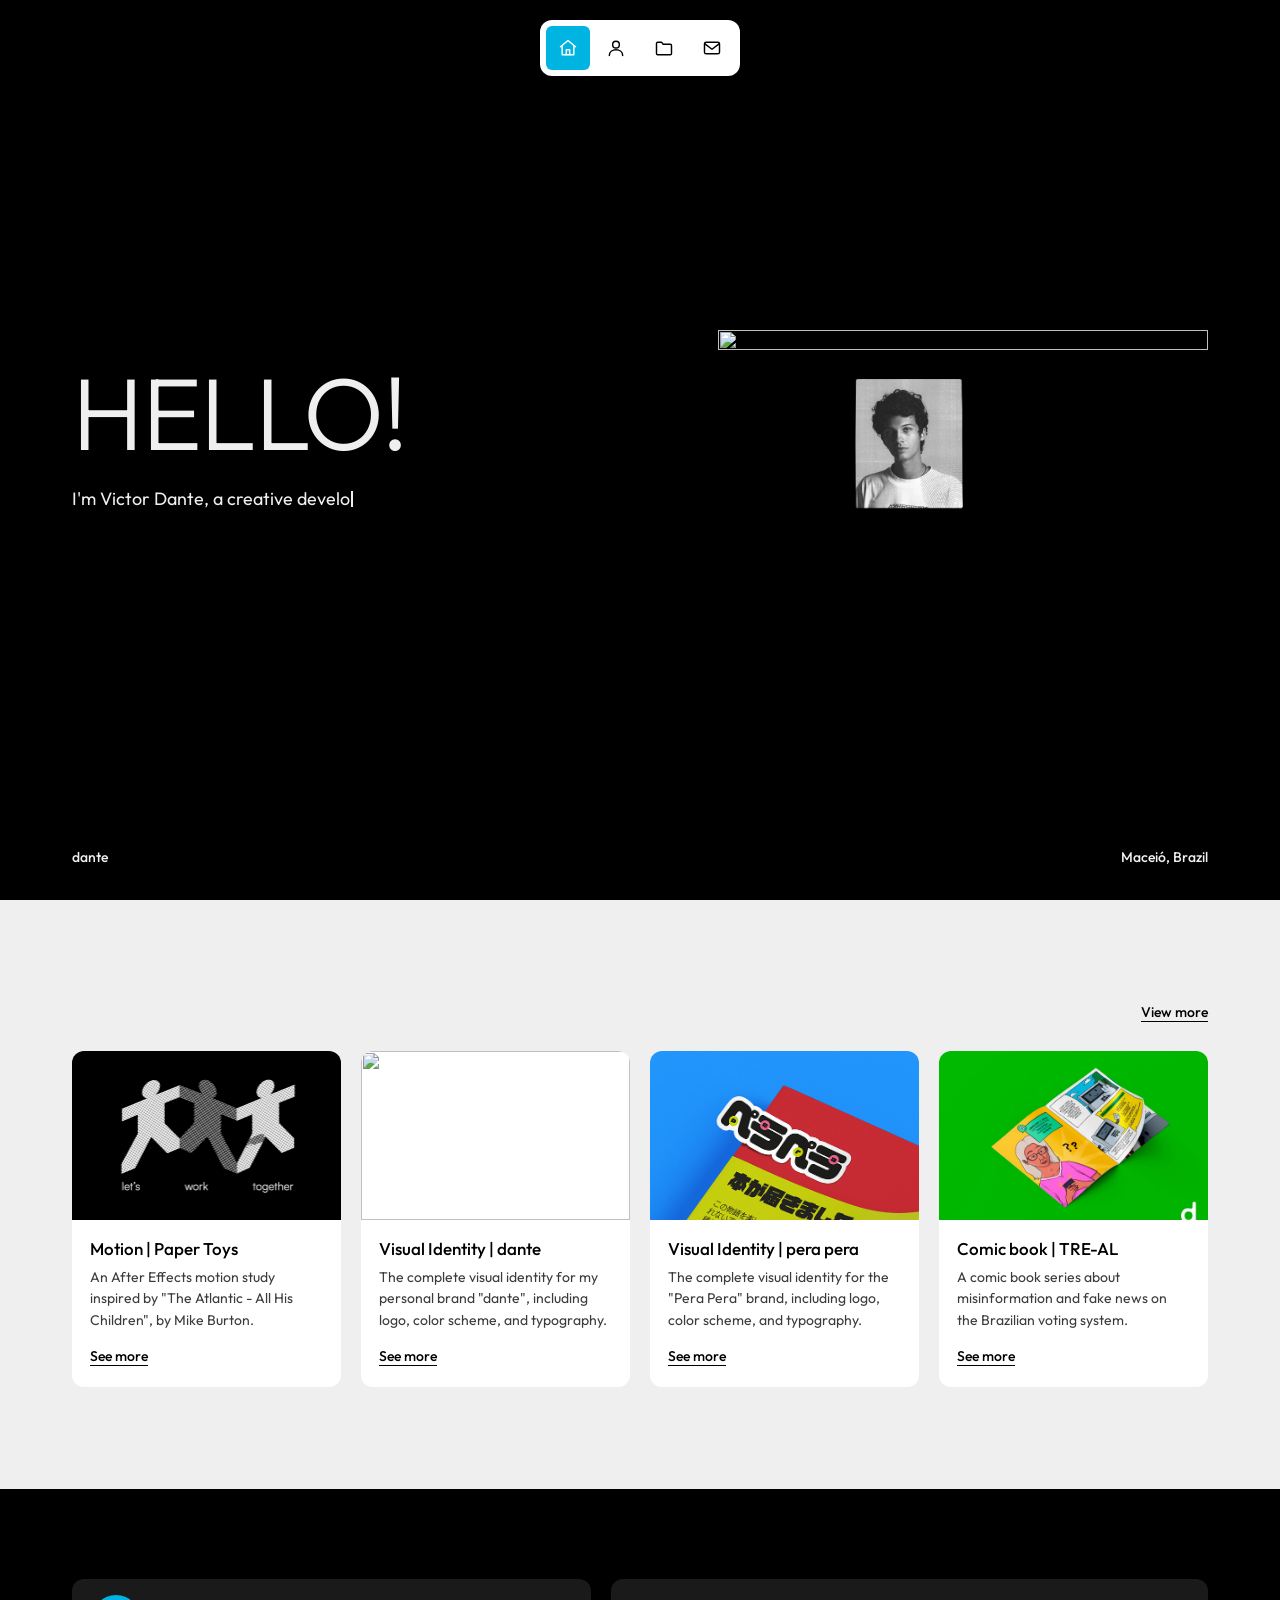
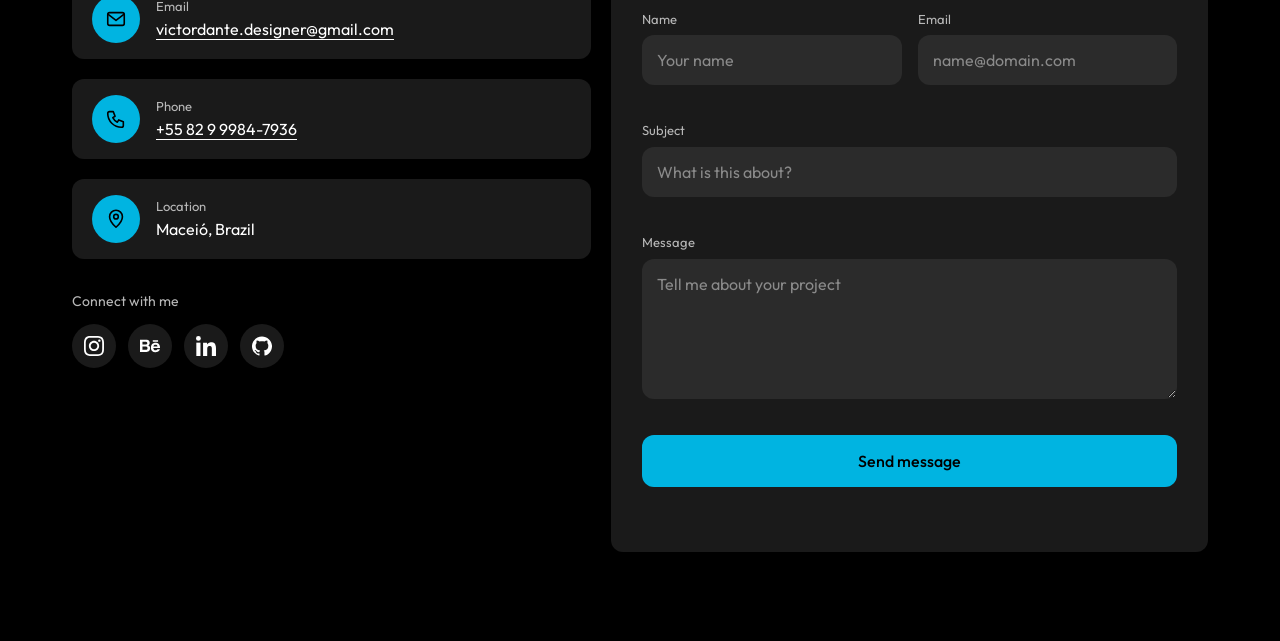
==== commit 44b6493b: "General updates" ====
--- a/index.html
+++ b/index.html
@@ -5,11 +5,11 @@
   <meta name="viewport" content="width=device-width, initial-scale=1">
   <title>Victor Dante | Creative Developer & Designer</title>
   <meta name="description" content="Portfolio of Victor Dante, a creative developer and designer based in Maceió, Brazil. Graphic design, UI/UX and front-end development.">
+  <!-- TODO antes de publicar: trocar SEU-DOMINIO.com pelo domínio real e criar img/og-image.png (1200x630) -->
   <link rel="canonical" href="https://SEU-DOMINIO.com/">
   <meta name="robots" content="index, follow">
   <meta name="author" content="Victor Dante">
   <meta name="theme-color" content="#000000">
-  <link rel="icon" type="image/x-icon" href="img/dante site logo.png">
 
   <!-- Open Graph -->
   <meta property="og:type" content="website">
@@ -28,15 +28,13 @@
   <meta name="twitter:title" content="Victor Dante | Creative Developer & Designer">
   <meta name="twitter:description" content="Portfolio of Victor Dante, a creative developer and designer based in Maceió, Brazil. Graphic design, UI/UX and front-end development.">
   <meta name="twitter:image" content="https://SEU-DOMINIO.com/img/og-image.png">
+
+  <link rel="icon" type="image/png" href="img/dante site logo.png">
+  <link rel="apple-touch-icon" href="img/dante site logo.png">
   <link rel="preconnect" href="https://fonts.googleapis.com">
   <link rel="preconnect" href="https://fonts.gstatic.com" crossorigin>
   <link href="https://fonts.googleapis.com/css2?family=Outfit:wght@300;400;500&display=swap" rel="stylesheet">
   <link rel="stylesheet" href="css/style.css">
-  <link rel="icon" href="favicon.ico" sizes="any">
-  <link rel="icon" type="image/png" sizes="32x32" href="favicon-32x32.png">
-  <link rel="icon" type="image/png" sizes="16x16" href="favicon-16x16.png">
-  <link rel="apple-touch-icon" sizes="180x180" href="apple-touch-icon.png">
-  <link rel="manifest" href="site.webmanifest">
   <script src="js/main.js" defer></script>
   <script type="application/ld+json">
   {
@@ -56,59 +54,29 @@
 </head>
 <body data-page="home">
   <a class="skip-link" href="#main">Skip to content</a>
-<nav class="nav" data-nav aria-label="Main">
-
-  <a class="nav__link1"
-     href="index.html"
-     aria-label="Home"
-     data-tooltip="Home"
-     aria-current="page">
-    <svg viewBox="0 0 24 24" fill="none" stroke="currentColor"
-         stroke-width="1.75" stroke-linecap="round"
-         stroke-linejoin="round" aria-hidden="true">
-      <path d="M3 10.5 12 3l9 7.5"/>
-      <path d="M5 9.5V20h14V9.5"/>
-      <path d="M10 20v-6h4v6"/>
-    </svg>
-  </a>
-
-  <a class="nav__link2"
-     href="sobre.html"
-     aria-label="About me"
-     data-tooltip="About me">
-    <svg viewBox="0 0 24 24" fill="none" stroke="currentColor"
-         stroke-width="1.75" stroke-linecap="round"
-         stroke-linejoin="round" aria-hidden="true">
-      <circle cx="12" cy="8" r="4"/>
-      <path d="M4 21c0-4.4 3.6-7 8-7s8 2.6 8 7"/>
-    </svg>
-  </a>
-
-  <a class="nav__link3"
-     href="projetos.html"
-     aria-label="Work"
-     data-tooltip="Work">
-    <svg viewBox="0 0 24 24" fill="none" stroke="currentColor"
-         stroke-width="1.75" stroke-linecap="round"
-         stroke-linejoin="round" aria-hidden="true">
-      <path d="M3 6.5A1.5 1.5 0 0 1 4.5 5H9l2 2.5h8.5A1.5 1.5 0 0 1 21 9v9.5a1.5 1.5 0 0 1-1.5 1.5h-15A1.5 1.5 0 0 1 3 18.5z"/>
-    </svg>
-  </a>
-
-  <a class="nav__link4"
-     href="#contact"
-     aria-label="Contact"
-     data-tooltip="Contact">
-    <svg viewBox="0 0 24 24" fill="none" stroke="currentColor"
-         stroke-width="1.75" stroke-linecap="round"
-         stroke-linejoin="round" aria-hidden="true">
-      <rect x="3" y="5" width="18" height="14" rx="2"/>
-      <path d="m3.5 7 8.5 6.5L20.5 7"/>
-    </svg>
-  </a>
-
+
+  <nav class="nav" data-nav aria-label="Main">
+    <a class="nav__link nav__link--home" href="index.html" aria-label="Home" data-tooltip="Home" aria-current="page">
+      <svg viewBox="0 0 24 24" fill="none" stroke="currentColor" stroke-width="1.75" stroke-linecap="round" stroke-linejoin="round" aria-hidden="true">
+        <path d="M3 10.5 12 3l9 7.5"/><path d="M5 9.5V20h14V9.5"/><path d="M10 20v-6h4v6"/>
+      </svg>
+    </a>
+    <a class="nav__link nav__link--about" href="sobre.html" aria-label="About me" data-tooltip="About me">
+      <svg viewBox="0 0 24 24" fill="none" stroke="currentColor" stroke-width="1.75" stroke-linecap="round" stroke-linejoin="round" aria-hidden="true">
+        <circle cx="12" cy="8" r="4"/><path d="M4 21c0-4.4 3.6-7 8-7s8 2.6 8 7"/>
+      </svg>
+    </a>
+    <a class="nav__link nav__link--work" href="projetos.html" aria-label="Work" data-tooltip="Work">
+      <svg viewBox="0 0 24 24" fill="none" stroke="currentColor" stroke-width="1.75" stroke-linecap="round" stroke-linejoin="round" aria-hidden="true">
+        <path d="M3 6.5A1.5 1.5 0 0 1 4.5 5H9l2 2.5h8.5A1.5 1.5 0 0 1 21 9v9.5a1.5 1.5 0 0 1-1.5 1.5h-15A1.5 1.5 0 0 1 3 18.5z"/>
+      </svg>
+    </a>
+    <a class="nav__link nav__link--contact" href="#contact" aria-label="Contact" data-tooltip="Contact">
+      <svg viewBox="0 0 24 24" fill="none" stroke="currentColor" stroke-width="1.75" stroke-linecap="round" stroke-linejoin="round" aria-hidden="true">
+        <rect x="3" y="5" width="18" height="14" rx="2"/><path d="m3.5 7 8.5 6.5L20.5 7"/>
+      </svg>
+    </a>
   </nav>
-
 
   <main id="main">
     <section class="hero" aria-labelledby="home-title">
@@ -120,10 +88,10 @@
 
         <!-- Bloco único: o "d" (GIF) fica no fluxo e a foto flutua por cima -->
         <div class="hero__visual">
-          <img class="hero-arrows" src="img/VD setinhas.gif" alt="">
+          <img class="hero-arrows" src="img/VD setinhas.gif" alt="" width="1920" height="1080">
           <div class="hero-photo" data-transform tabindex="0" role="button" aria-pressed="false"
                aria-label="Portrait of Victor Dante. Press Enter to resize and move.">
-            <img src="img/picture home victor dante.png" alt="" draggable="false">
+            <img src="img/picture home victor dante.png" alt="" width="272" height="327" draggable="false">
           </div>
         </div>
       </div>
@@ -135,50 +103,51 @@
         <div class="projects-head">
           <div class="projects-head__left">
             <h2 class="sr-only" id="home-projects">Selected work</h2>
+            <p class="sr-only" id="drag-hint">Drag the cards around, or focus one and use the arrow keys.</p>
           </div>
           <a class="link-more" href="projetos.html">View more</a>
         </div>
         <div class="grid">
-        <article class="card" data-drag tabindex="0" aria-describedby="drag-hint">
-          <div class="card__media ph ph--blue" data-label="Image" aria-hidden="true">
-            <img class="card__gif" src="img/bonecos de papel.gif" alt="">
-          </div>
-          <div class="card__body">
-            <h3 class="card__title">Motion | Paper Toys</h3>
-            <p class="card__text">An After Effects motion study inspired by "The Atlantic - All His Children", by Mike Burton.</p>
-            <a class="card__more" href="projeto.html">See more<span class="sr-only">: project 1</span></a>
-          </div>
-        </article>
-        <article class="card" data-drag tabindex="0" aria-describedby="drag-hint">
-          <div class="card__media ph ph--yellow" data-label="Image" aria-hidden="true">
-  <img class="card__gif" src="img/VD tv 2.gif" alt="">
-</div>
-          <div class="card__body">
-            <h3 class="card__title">Visual Identity | dante</h3>
-            <p class="card__text">The complete visual identity for my personal brand "dante", including logo, color scheme, and typography.</p>
-            <a class="card__more" href="projeto.html">See more<span class="sr-only">: project 2</span></a>
-          </div>
-        </article>
-        <article class="card" data-drag tabindex="0" aria-describedby="drag-hint">
-          <div class="card__media ph ph--green" data-label="Image" aria-hidden="true">
-            <img class="card__gif" src="img/pera pera idv.png" alt="">
-          </div>
-          <div class="card__body">
-            <h3 class="card__title">Visual Identity | pera pera</h3>
-            <p class="card__text">The complete visual identity for the "Pera Pera" brand, including logo, color scheme, and typography.</p>
-            <a class="card__more" href="projeto.html">See more<span class="sr-only">: project 3</span></a>
-          </div>
-        </article>
-        <article class="card" data-drag tabindex="0" aria-describedby="drag-hint">
-          <div class="card__media ph ph--red" data-label="Image" aria-hidden="true">
-            <img class="card__gif" src="img/tre hq.jfif" alt=""> 
-          </div>
-          <div class="card__body">
-            <h3 class="card__title">Comic book | TRE-AL</h3>
-            <p class="card__text">A comic book series about misinformation and fake news on the brazilian voting system.</p>
-            <a class="card__more" href="projeto.html">See more<span class="sr-only">: project 4</span></a>
-          </div>
-        </article>
+          <article class="card" data-drag tabindex="0" aria-describedby="drag-hint">
+            <div class="card__media" aria-hidden="true">
+              <img src="img/bonecos de papel.gif" alt="" width="600" height="338" loading="lazy" decoding="async">
+            </div>
+            <div class="card__body">
+              <h3 class="card__title">Motion | Paper Toys</h3>
+              <p class="card__text">An After Effects motion study inspired by "The Atlantic - All His Children", by Mike Burton.</p>
+              <a class="card__more" href="projeto.html">See more<span class="sr-only">: Paper Toys</span></a>
+            </div>
+          </article>
+          <article class="card" data-drag tabindex="0" aria-describedby="drag-hint">
+            <div class="card__media" aria-hidden="true">
+              <img src="img/VD tv 2.gif" alt="" width="1574" height="1058" loading="lazy" decoding="async">
+            </div>
+            <div class="card__body">
+              <h3 class="card__title">Visual Identity | dante</h3>
+              <p class="card__text">The complete visual identity for my personal brand "dante", including logo, color scheme, and typography.</p>
+              <a class="card__more" href="projeto.html">See more<span class="sr-only">: dante visual identity</span></a>
+            </div>
+          </article>
+          <article class="card" data-drag tabindex="0" aria-describedby="drag-hint">
+            <div class="card__media" aria-hidden="true">
+              <img src="img/pera pera idv.png" alt="" width="600" height="463" loading="lazy" decoding="async">
+            </div>
+            <div class="card__body">
+              <h3 class="card__title">Visual Identity | pera pera</h3>
+              <p class="card__text">The complete visual identity for the "Pera Pera" brand, including logo, color scheme, and typography.</p>
+              <a class="card__more" href="projeto.html">See more<span class="sr-only">: pera pera visual identity</span></a>
+            </div>
+          </article>
+          <article class="card" data-drag tabindex="0" aria-describedby="drag-hint">
+            <div class="card__media" aria-hidden="true">
+              <img src="img/tre hq.jfif" alt="" width="1280" height="960" loading="lazy" decoding="async">
+            </div>
+            <div class="card__body">
+              <h3 class="card__title">Comic book | TRE-AL</h3>
+              <p class="card__text">A comic book series about misinformation and fake news on the Brazilian voting system.</p>
+              <a class="card__more" href="projeto.html">See more<span class="sr-only">: TRE-AL comic book</span></a>
+            </div>
+          </article>
         </div>
       </div>
     </section>
@@ -186,12 +155,22 @@
 
   <footer class="contact" id="contact">
     <div class="contact__inner">
+      <h2 class="sr-only">Let's work together</h2>
       <div class="contact__grid">
         <div>
           <ul class="info-list">
-            <li class="info"><span class="info__icon__home"><svg viewBox="0 0 24 24" fill="none" stroke="currentColor" stroke-width="1.75" stroke-linecap="round" stroke-linejoin="round" aria-hidden="true" ><rect x="3" y="5" width="18" height="14" rx="2"/><path d="m3.5 7 8.5 6.5L20.5 7"/></svg></span><div><span class="info__label">Email</span><a class="info__value" href="mailto:victordante.designer@gmail.com">victordante.designer@gmail.com</a></div></li>
-            <li class="info"><span class="info__icon__home"><svg viewBox="0 0 24 24" fill="none" stroke="currentColor" stroke-width="1.75" stroke-linecap="round" stroke-linejoin="round" aria-hidden="true" ><path d="M5 4h4l2 5-2.5 1.5a11 11 0 0 0 5 5L15 13l5 2v4a2 2 0 0 1-2 2A15 15 0 0 1 3 6a2 2 0 0 1 2-2z"/></svg></span><div><span class="info__label">Phone</span><span class="info__value">+55 82 9 9984-7936</span></div></li>
-            <li class="info"><span class="info__icon__home"><svg viewBox="0 0 24 24" fill="none" stroke="currentColor" stroke-width="1.75" stroke-linecap="round" stroke-linejoin="round" aria-hidden="true" ><path d="M12 21s7-6.2 7-11.5A7 7 0 0 0 5 9.5C5 14.8 12 21 12 21z"/><circle cx="12" cy="9.5" r="2.5"/></svg></span><div><span class="info__label">Location</span><span class="info__value">Maceió, Brazil</span></div></li>
+            <li class="info">
+              <span class="info__icon"><svg viewBox="0 0 24 24" fill="none" stroke="currentColor" stroke-width="1.75" stroke-linecap="round" stroke-linejoin="round" aria-hidden="true"><rect x="3" y="5" width="18" height="14" rx="2"/><path d="m3.5 7 8.5 6.5L20.5 7"/></svg></span>
+              <div><span class="info__label">Email</span><a class="info__value" href="mailto:victordante.designer@gmail.com">victordante.designer@gmail.com</a></div>
+            </li>
+            <li class="info">
+              <span class="info__icon"><svg viewBox="0 0 24 24" fill="none" stroke="currentColor" stroke-width="1.75" stroke-linecap="round" stroke-linejoin="round" aria-hidden="true"><path d="M5 4h4l2 5-2.5 1.5a11 11 0 0 0 5 5L15 13l5 2v4a2 2 0 0 1-2 2A15 15 0 0 1 3 6a2 2 0 0 1 2-2z"/></svg></span>
+              <div><span class="info__label">Phone</span><a class="info__value" href="tel:+5582999847936">+55 82 9 9984-7936</a></div>
+            </li>
+            <li class="info">
+              <span class="info__icon"><svg viewBox="0 0 24 24" fill="none" stroke="currentColor" stroke-width="1.75" stroke-linecap="round" stroke-linejoin="round" aria-hidden="true"><path d="M12 21s7-6.2 7-11.5A7 7 0 0 0 5 9.5C5 14.8 12 21 12 21z"/><circle cx="12" cy="9.5" r="2.5"/></svg></span>
+              <div><span class="info__label">Location</span><span class="info__value">Maceió, Brazil</span></div>
+            </li>
           </ul>
           <div class="connect">
             <p class="connect__label">Connect with me</p>
@@ -206,16 +185,16 @@
         </div>
         <form class="form" data-contact-form data-email="victordante.designer@gmail.com" novalidate>
           <div class="form__row">
-            <div class="field"><label for="f-name">Your Name</label><input id="f-name" name="name" type="text" autocomplete="name" placeholder="Your name" aria-describedby="e-name"><span class="field__error" id="e-name" data-error-for="name"></span></div>
+            <div class="field"><label for="f-name">Name</label><input id="f-name" name="name" type="text" autocomplete="name" placeholder="Your name" aria-describedby="e-name"><span class="field__error" id="e-name" data-error-for="name"></span></div>
             <div class="field"><label for="f-email">Email</label><input id="f-email" name="email" type="email" autocomplete="email" placeholder="name@domain.com" aria-describedby="e-email"><span class="field__error" id="e-email" data-error-for="email"></span></div>
           </div>
           <div class="field"><label for="f-subject">Subject</label><input id="f-subject" name="subject" type="text" placeholder="What is this about?" aria-describedby="e-subject"><span class="field__error" id="e-subject" data-error-for="subject"></span></div>
           <div class="field"><label for="f-message">Message</label><textarea id="f-message" name="message" placeholder="Tell me about your project" aria-describedby="e-message"></textarea><span class="field__error" id="e-message" data-error-for="message"></span></div>
-          <button class="btn-home" type="submit">Send message</button>
+          <button class="btn" type="submit">Send message</button>
           <p class="form__status" data-status role="status" aria-live="polite"></p>
         </form>
       </div>
     </div>
   </footer>
 </body>
-</html>+</html>
--- a/css/style.css
+++ b/css/style.css
@@ -1,8 +1,10 @@
 /* ==========================================================================
    Victor Dante | Portfolio
-   Organização: 1 Tokens  2 Base  3 Layout  4 Navbar  5 Hero  6 Placeholders
-                7 Cards  8 Projetos (home e listagem)  9 Página de projeto
-                10 Contato (footer)  11 Responsivo  12 Movimento reduzido
+   Organização:  1 Tokens   2 Base   3 Layout e tipografia   4 Navbar
+                 5 Hero (home e projeto)   6 Animações de entrada e texto digitado
+                 7 Placeholders   8 Cards   9 Projetos (listagem e página)
+                 10 Sobre   11 Contato (footer)   12 Voltar ao topo
+                 13 Responsivo   14 Movimento reduzido
    ========================================================================== */
 
 /* 1. TOKENS --------------------------------------------------------------- */
@@ -19,9 +21,15 @@
   --paper: #efefef;
   --ink: #000000;
   --ink-soft: #3b3b3b;
+  --muted: #6b6b6b;
   --panel: #1a1a1a;
   --field: #2b2b2b;
   --on-dark-soft: #b8b8b8;
+  --placeholder: #8a8a8a;
+  --error: #ff8585;
+  --hover: rgb(0 0 0 / 0.18);         /* fundo de hover dos botões da navbar */
+  --card: #e2e2e2;                    /* fundo dos cards da About */
+  --band: #d3d3d3;                    /* faixa de licenças e certificações */
 
   /* Cor de destaque da página atual (trocada por body[data-page]) */
   --accent: var(--blue);
@@ -37,6 +45,7 @@
   --fs-body: 1rem;
   --fs-small: 0.875rem;
   --fs-xs: 0.8125rem;
+  --fs-tooltip: 0.75rem;
 
   /* Pesos (Outfit carregada: 300, 400, 500) */
   --fw-light: 300;    /* só para títulos grandes em caixa alta */
@@ -44,36 +53,30 @@
   --fw-medium: 500;   /* títulos pequenos, rótulos, links */
 
   /* Raios */
-  --radius-lg: 12px;
-  --radius-md: 12px;
-  --radius-sm: 12px;
+  --radius: 12px;     /* cards, painéis, campos, botões */
+  --radius-sm: 6px;   /* itens da navbar e tooltips */
+  --radius-pill: 999px;
+
+  /* Sombras */
+  --shadow-float: 0 6px 24px rgba(0, 0, 0, 0.1);   /* navbar e voltar ao topo */
 
   /* Espaçamento */
   --gutter: clamp(12px, 1.6vw, 20px);
   --pad: clamp(28px, 6vw, 72px);   /* margem lateral das páginas */
   --container: 1200px;
-  --measure: 62ch;   /* largura máxima de leitura para parágrafos */
+  --measure: 62ch;                 /* largura máxima de leitura para parágrafos */
   --space-section: clamp(56px, 8vw, 112px);
+  --stack: clamp(32px, 4vw, 56px); /* título de seção -> conteúdo */
 
   --ease: cubic-bezier(0.2, 0.8, 0.2, 1);
 }
 
-/* Let's work together gif */
-.lwt {
-  display: flex;
-  align-items: center;
-  align-self: center;
-  padding: 30px;
-  padding-bottom: 60px;
-  width: 100vw;
-}
-
-/* Cada página ganha uma cor de destaque da paleta */
-/* Mesmas cores do item ativo da navbar: Home azul, About verde, Projects amarelo.
-   A página de projeto individual mantém "Projects" ativo na navbar, então fica amarela. */
+/* Cada página ganha uma cor de destaque, a mesma do item ativo da navbar:
+   Home azul, About verde, Work amarelo. A página de projeto individual mantém
+   "Work" ativo na navbar, então também fica amarela. */
 body[data-page="home"] { --accent: var(--blue); }
 body[data-page="about"] { --accent: var(--green); }
-body[data-page="projects"] { --accent: var(--yellow); }
+body[data-page="projects"],
 body[data-page="project"] { --accent: var(--yellow); }
 
 /* 2. BASE ----------------------------------------------------------------- */
@@ -115,6 +118,9 @@
   position: absolute;
   width: 1px;
   height: 1px;
+  margin: -1px;
+  padding: 0;
+  border: 0;
   overflow: hidden;
   clip: rect(0 0 0 0);
   white-space: nowrap;
@@ -128,13 +134,13 @@
   padding: 10px 16px;
   background: var(--black);
   color: var(--white);
-  border-radius: var(--radius-sm);
+  border-radius: var(--radius);
   text-decoration: none;
   transform: translateY(-200%);
 }
 .skip-link:focus { transform: none; outline-color: var(--white); }
 
-/* 3. LAYOUT --------------------------------------------------------------- */
+/* 3. LAYOUT E TIPOGRAFIA -------------------------------------------------- */
 .container,
 .case,
 .resume__inner,
@@ -155,15 +161,6 @@
   text-transform: uppercase;
 }
 
-.display-about {
-  color: var(--ink);
-  font-size: var(--fs-display);
-  font-weight: var(--fw-light);
-  line-height: 0.95;
-  letter-spacing: -0.02em;
-  text-transform: uppercase;
-}
-
 .h2 {
   font-size: var(--fs-h2);
   font-weight: var(--fw-light);
@@ -180,19 +177,6 @@
   color: var(--paper);
 }
 
-.lead-about {
-  max-width: var(--measure);
-  font-size: var(--fs-lead);
-  font-weight: var(--fw-regular);
-  line-height: 1.7;
-  color: var(--ink);
-  white-space: pre-line;   /* respeita os parágrafos escritos no HTML */
-}
-
-/* Hero branco (página de projeto): texto escuro, senão some no fundo */
-.hero--white .display { color: var(--ink); }
-.hero--white .lead { color: var(--ink-soft); }
-
 .prose {
   max-width: var(--measure);
   font-size: var(--fs-body);
@@ -208,53 +192,6 @@
 .link-more:hover { text-decoration-thickness: 2px; }
 
 /* 4. NAVBAR --------------------------------------------------------------- */
-
-.nav a {
-  position: relative;
-}
-
-.nav a::after {
-
-  content: attr(data-tooltip);
-
-  position: absolute;
-  top: calc(100% + 10px);
-  left: 50%;
-
-  transform: translateX(-50%) translateY(-4px);
-
-  padding: 6px 10px;
-
-  background: #000000;
-  color: #fff;
-
-  border-radius: 6px;
-
-  font-family: var(--font);
-  font-size: 0.75rem;
-  font-weight: var(--fw-regular);
-
-  white-space: nowrap;
-
-  opacity: 0;
-  visibility: hidden;
-  pointer-events: none;
-
-  transition:
-    opacity 0.2s ease,
-    transform 0.2s ease;
-
-  transition-delay: 0.3s;
-}
-
-.nav a:hover::after,
-.nav a:focus-visible::after {
-  opacity: 1;
-  visibility: visible;
-
-  transform: translateX(-50%) translateY(0);
-}
-
 .nav {
   position: fixed;
   top: 20px;
@@ -265,22 +202,75 @@
   gap: 4px;
   padding: 6px;
   background: var(--white);
+  border-radius: var(--radius);
+  box-shadow: var(--shadow-float);
+  will-change: opacity, transform;
+}
+
+/* Se alguém navegar por teclado, a barra reaparece mesmo depois de sumir.
+   O !important vence os estilos inline que o JS aplica durante o fade. */
+.nav:focus-within {
+  opacity: 1 !important;
+  transform: none !important;
+  pointer-events: auto !important;
+}
+
+/* Links: base única; cada item só define a cor de quando é a página atual */
+.nav__link {
+  position: relative;
+  display: grid;
+  place-items: center;
+  width: 44px;
+  height: 44px;
   border-radius: var(--radius-sm);
-  box-shadow: 0 6px 24px rgba(0, 0, 0, 0.1);
-  will-change: opacity, transform;
-}
-
-/* Hover simples: só troca o fundo, sem animação de deslize */
-.nav a:not([aria-current]):hover { background: #0000002d; }
-
-/* Marcador da página atual: desliza do item anterior para o novo (criado pelo JS). */
+  color: var(--black);
+  transition: background-color 0.2s var(--ease), color 0.2s var(--ease);
+}
+.nav__link svg { width: 20px; height: 20px; }
+.nav__link:not([aria-current]):hover { background: var(--hover); }
+.nav__link[aria-current="page"] { background: var(--current-bg); color: var(--white); }
+
+.nav__link--home { --current-bg: var(--blue); }
+.nav__link--about { --current-bg: var(--green); }
+.nav__link--work { --current-bg: var(--yellow); }
+.nav__link--contact { --current-bg: var(--red); }
+
+/* Tooltip abaixo do ícone */
+.nav__link::after {
+  content: attr(data-tooltip);
+  position: absolute;
+  top: calc(100% + 10px);
+  left: 50%;
+  transform: translateX(-50%) translateY(-4px);
+  padding: 6px 10px;
+  background: var(--black);
+  color: var(--white);
+  border-radius: var(--radius-sm);
+  font-family: var(--font);
+  font-size: var(--fs-tooltip);
+  font-weight: var(--fw-regular);
+  white-space: nowrap;
+  opacity: 0;
+  visibility: hidden;
+  pointer-events: none;
+  transition: opacity 0.2s ease, transform 0.2s ease;
+  transition-delay: 0.3s;
+}
+.nav__link:hover::after,
+.nav__link:focus-visible::after {
+  opacity: 1;
+  visibility: visible;
+  transform: translateX(-50%) translateY(0);
+}
+
+/* Marcador da página atual: desliza do item anterior para o novo (criado pelo JS) */
 .nav__current {
   position: absolute;
   top: 6px;
   left: 0;
   width: 44px;
   height: 44px;
-  border-radius: 6px;
+  border-radius: var(--radius-sm);
   background: transparent;
   pointer-events: none;
   transition:
@@ -288,51 +278,417 @@
     width 0.5s var(--ease),
     background-color 0.5s var(--ease);
 }
-/* Com o JS ativo, o fundo colorido sai do link e vai para o marcador */
-.nav--sliding a[aria-current="page"] { background: transparent; }
-/* Durante a viagem o ícone fica preto, senão ele some (branco sobre a barra branca).
-   Ao sair do estado "is-arriving" ele clareia no mesmo ritmo do marcador. */
-.nav--sliding a[aria-current="page"] {
+
+/* Com o JS ativo, o fundo colorido sai do link e vai para o marcador.
+   Durante a viagem o ícone fica preto, senão ele some (branco sobre a barra branca);
+   ao sair do estado "is-arriving" ele clareia no mesmo ritmo do marcador.
+   (.nav--sliding .nav__link... tem mais especificidade que .nav__link[aria-current],
+   então vence independentemente da ordem no arquivo.) */
+.nav--sliding .nav__link[aria-current="page"] {
+  background: transparent;
   transition: color 0.55s var(--ease) 0.08s, background-color 0.2s var(--ease);
 }
-.nav--sliding a[aria-current="page"].is-arriving { color: var(--black); }
-
-/* Se alguém navegar por teclado, a barra reaparece mesmo depois de sumir */
-.nav:focus-within {
-  opacity: 1 !important;
-  transform: none !important;
-  pointer-events: auto !important;
-}
-
-/* Links da navbar: base única; cada item só troca a cor da página atual */
-.nav a {
+.nav--sliding .nav__link[aria-current="page"].is-arriving { color: var(--black); }
+
+/* 5. HERO (HOME E PROJETO) ------------------------------------------------ */
+.hero {
+  position: relative;
+  display: flex;
+  flex-direction: column;
+  min-height: 100svh;
+  padding: 120px var(--pad) 32px;
+  background: var(--black);
+  overflow-x: clip;               /* evita barra de rolagem horizontal quando o "d" passa da borda */
+}
+.hero :focus-visible { outline-color: var(--white); }
+
+/* Hero branco (página de projeto): texto escuro, senão some no fundo */
+.hero--white { background: var(--white); min-height: 0; padding-bottom: 72px; }
+.hero--white .display { color: var(--ink); }
+.hero--white .lead { color: var(--ink-soft); }
+
+.hero__inner {
+  flex: 1;
+  display: grid;
+  grid-template-columns: minmax(0, 1.1fr) minmax(0, 0.9fr); /* coluna não cresce com o GIF */
+  align-items: center;
+  gap: 48px;
+  width: min(100%, var(--container));
+  margin-inline: auto;
+}
+
+.hero__text { display: grid; gap: 24px; }
+
+.hero__foot {
+  display: flex;
+  justify-content: space-between;
+  width: min(100%, var(--container));
+  margin: 32px auto 0;
+  font-size: var(--fs-small);
+  font-weight: var(--fw-medium);
+  color: var(--paper);
+}
+
+/* Visual do hero. Páginas internas: placeholder preenche o quadrado */
+.hero__visual {
+  position: relative;                 /* referência para elementos absolutos */
+  justify-self: end;
+  width: min(100%, 460px);
+  aspect-ratio: 1;
+}
+.hero__visual .ph { position: absolute; }
+.hero__visual .ph--main { inset: 0; border-radius: var(--radius); }
+
+/* Home: o "d" (GIF) dita o tamanho do bloco e a foto flutua por cima */
+body[data-page="home"] .hero__visual {
+  width: clamp(420px, 50vw, 900px);   /* tamanho do "d": mude o valor do meio (50vw) */
+  aspect-ratio: auto;
+  margin-right: -8%;
+  left: 37%;
+}
+
+.hero-arrows {
+  position: relative;
+  left: 80px;
+  width: 100%;
+  max-width: none;
+  height: auto;
+}
+
+/* Foto com transformação livre (o JS grava left/top/width/height inline em %) */
+.hero-photo {
+  position: absolute;
+  left: 28%;                          /* valores negativos empurram a foto para fora do "d" */
+  top: 18%;
+  width: 22%;
+  z-index: 2;
+  cursor: pointer;
+  user-select: none;
+  -webkit-user-select: none;
+}
+.hero-photo img {
+  width: 100%;
+  height: 100%;                       /* auto enquanto o pai não tem altura fixa */
+  object-fit: fill;                   /* permite esticar livremente */
+  -webkit-user-drag: none;
+}
+.hero-photo:focus-visible { outline: 2px solid var(--white); outline-offset: 4px; }
+.hero-photo.is-selected { cursor: move; touch-action: none; }
+
+.hero-photo__box {
+  position: absolute;
+  inset: 0;
+  display: none;
+  border: 1px solid var(--blue);
+  pointer-events: none;
+}
+.hero-photo.is-selected .hero-photo__box { display: block; }
+
+.hero-photo__handle {
+  position: absolute;
+  width: 9px;
+  height: 9px;
+  background: var(--blue);
+  transform: translate(-50%, -50%);
+  pointer-events: auto;
+  touch-action: none;
+}
+.hero-photo__handle::before { content: ""; position: absolute; inset: -9px; } /* área de clique maior */
+.hero-photo__handle[data-dir="nw"] { left: 0;    top: 0;    cursor: nwse-resize; }
+.hero-photo__handle[data-dir="n"]  { left: 50%;  top: 0;    cursor: ns-resize; }
+.hero-photo__handle[data-dir="ne"] { left: 100%; top: 0;    cursor: nesw-resize; }
+.hero-photo__handle[data-dir="e"]  { left: 100%; top: 50%;  cursor: ew-resize; }
+.hero-photo__handle[data-dir="se"] { left: 100%; top: 100%; cursor: nwse-resize; }
+.hero-photo__handle[data-dir="s"]  { left: 50%;  top: 100%; cursor: ns-resize; }
+.hero-photo__handle[data-dir="sw"] { left: 0;    top: 100%; cursor: nesw-resize; }
+.hero-photo__handle[data-dir="w"]  { left: 0;    top: 50%;  cursor: ew-resize; }
+
+/* 6. ANIMAÇÕES DE ENTRADA E TEXTO DIGITADO -------------------------------- */
+@keyframes pop {
+  from { opacity: 0; transform: scale(0.94) translateY(14px); }
+  to { opacity: 1; transform: none; }
+}
+
+/* Hero da home e do projeto */
+.hero__visual .ph,
+.hero__visual .hero-arrows,
+.hero__visual .hero-photo { animation: pop 0.7s var(--ease) both; }
+.hero__visual .hero-photo { animation-delay: 0.18s; }
+
+/* "backwards" aplica só o estado inicial e solta o elemento no fim, assim o
+   transform do arrastar (JS) e o z-index do cartão não ficam presos. */
+.hero-photo-about { animation: pop 0.7s var(--ease) 0.18s backwards; }
+
+/* Listagem de projetos: cada card entra um pouco depois do anterior.
+   A ordem vem do HTML (style="--i: N"). */
+body[data-page="projects"] .highlight { animation: pop 0.6s var(--ease) 0.05s backwards; }
+body[data-page="projects"] .card { animation: pop 0.6s var(--ease) calc(0.15s + var(--i, 0) * 0.07s) backwards; }
+
+/* Texto que "se digita" (home). O JS divide o texto em letras e revela uma a uma;
+   o layout não muda porque todas as letras já ocupam espaço (só ficam transparentes). */
+@media (scripting: enabled) {
+  /* Esconde o texto puro até o JS assumir. Se o JS falhar, aparece após 2s. */
+  [data-type]:not(.tw-ready) { visibility: hidden; animation: tw-failsafe 0s 2s forwards; }
+}
+@keyframes tw-failsafe { to { visibility: visible; } }
+
+.tw-word { display: inline-block; white-space: nowrap; }   /* palavra nunca quebra no meio */
+.tw-char { opacity: 0; }
+.tw-char.is-on { opacity: 1; }
+
+/* Cursor: largura zero, então não empurra o texto nem altera a altura da linha */
+.tw-caret {
+  display: inline-block;
+  position: relative;
+  width: 0;
+  height: 0;
+}
+.tw-caret::after {
+  content: "";
+  position: absolute;
+  left: 0.03em;
+  bottom: -0.12em;
+  width: max(2px, 0.06em);
+  height: 0.9em;
+  background: currentColor;
+  animation: tw-blink 1s steps(1) infinite;
+  transition: opacity 0.4s ease;
+}
+.tw-caret.is-typing::after { animation: none; }   /* fixo enquanto digita, pisca quando termina */
+.tw-caret.is-done::after { opacity: 0; }
+@keyframes tw-blink { 50% { opacity: 0; } }
+
+/* 7. PLACEHOLDERS (no lugar das fotos) ------------------------------------ */
+.ph {
+  position: relative;
+  display: grid;
+  place-content: center;
+  justify-items: center;
+  gap: 10px;
+  background: var(--ph-bg, var(--paper));
+  color: rgba(0, 0, 0, 0.6);
+  font-size: var(--fs-small);
+  font-weight: var(--fw-medium);
+}
+.ph[data-label]::after { content: attr(data-label); }
+
+.ph--blue { --ph-bg: var(--blue); }
+.ph--yellow { --ph-bg: var(--yellow); }
+.ph--green { --ph-bg: var(--green); }
+.ph--red { --ph-bg: var(--red); }
+
+/* 8. CARDS ---------------------------------------------------------------- */
+.grid {
+  display: grid;
+  grid-template-columns: repeat(4, minmax(0, 1fr));
+  gap: var(--gutter);
+}
+
+.card {
+  position: relative;
+  display: flex;
+  flex-direction: column;
+  background: var(--white);
+  border-radius: var(--radius);
+  overflow: hidden;
+}
+
+.card__media {
+  position: relative;
+  aspect-ratio: 16 / 10;
+  overflow: hidden;
+}
+
+/* Imagem real: ocupa todo o box */
+.card__media img {
+  position: absolute;
+  inset: 0;
+  width: 100%;
+  height: 100%;
+  max-width: none;
+  object-fit: cover;
+}
+
+.card__body {
+  display: grid;
+  align-content: start;
+  gap: 8px;
+  flex: 1;
+  padding: 18px 18px 20px;
+}
+
+.card__title { font-size: var(--fs-title); font-weight: var(--fw-medium); line-height: 1.25; }
+
+.card__text {
+  display: -webkit-box;
+  -webkit-box-orient: vertical;
+  -webkit-line-clamp: 3;
+  line-clamp: 3;
+  overflow: hidden;
+  font-size: var(--fs-small);
+  line-height: 1.55;
+  color: var(--ink-soft);
+}
+
+.card__more {
+  justify-self: start;
+  margin-top: 6px;
+  font-size: var(--fs-small);
+  font-weight: var(--fw-medium);
+  text-underline-offset: 4px;
+}
+.card__more:hover { text-decoration-thickness: 2px; }
+
+/* Card arrastável */
+.card[data-drag] {
+  cursor: grab;
+  user-select: none;
+  -webkit-user-select: none;
+  transition: transform 0.35s var(--ease), box-shadow 0.25s var(--ease);
+}
+.card[data-drag] .card__media { touch-action: none; } /* no toque, a imagem é a alça */
+.card[data-drag] img { pointer-events: none; }
+.card[data-drag].is-dragging {
+  cursor: grabbing;
+  transition: box-shadow 0.25s var(--ease);
+  box-shadow: 0 28px 56px rgba(0, 0, 0, 0.22);
+}
+
+/* Slot do card: contorno tracejado no lugar de origem, como o espaço de colar um sticker.
+   Fica escondido atrás do card e aparece quando ele sai do lugar. */
+.card-slot {
+  position: relative;
+  display: flex;
+  flex-direction: column;
+  border-radius: var(--radius);
+}
+.card-slot > .card { flex: 1; }
+.card-slot__ghost {
+  position: absolute;
+  inset: 0;
   display: grid;
   place-items: center;
-  width: 44px;
-  height: 44px;
-  border-radius: 6px;
+  padding: 16px;
+  border: 2px dashed rgba(0, 0, 0, 0.28);
+  border-radius: var(--radius);
+  background: rgba(0, 0, 0, 0.035);
+  text-align: center;
+  font-size: var(--fs-small);
+  font-weight: var(--fw-medium);
+  letter-spacing: 0.02em;
+  color: rgba(0, 0, 0, 0.4);
+  opacity: 0;
+  pointer-events: none;
+  user-select: none;
+  -webkit-user-select: none;
+  transition: opacity 0.25s var(--ease), border-color 0.2s var(--ease),
+    background-color 0.2s var(--ease), color 0.2s var(--ease);
+}
+.card-slot.is-away .card-slot__ghost { opacity: 1; }
+/* Soltar agora neste slot (o próprio ou outro vazio): o tracejado só escurece, sem mudar de tamanho */
+.card-slot.is-target .card-slot__ghost,
+.card-slot.is-armed .card-slot__ghost {
+  opacity: 1;
+  border-color: var(--ink);
+  background: rgba(0, 0, 0, 0.08);
+  color: var(--ink);
+}
+
+/* Descolando o sticker: o canto agarrado levanta, dobra para trás e deixa o
+   slot tracejado aparecer por baixo. O JS desenha o corte do card (clip-path inline) e
+   a aba (--flap), ambos acompanhando o arredondado original do canto. */
+.card.is-peeling { will-change: transform, clip-path; }
+
+/* A aba dobrada: o verso do sticker, com sombra na linha da dobra */
+.card.is-peeling::after {
+  content: "";
+  position: absolute;
+  z-index: 3;
+  width: var(--fold);
+  height: var(--fold);
+  clip-path: var(--flap);
+  background: linear-gradient(var(--peel-angle), #bdbdbd 0%, #f2f2f2 38%, #ffffff 100%);
+  pointer-events: none;
+}
+.card.is-peeling.peel-tl::after { top: 0; left: 0; --peel-angle: 135deg; }
+.card.is-peeling.peel-tr::after { top: 0; right: 0; --peel-angle: 225deg; }
+.card.is-peeling.peel-bl::after { bottom: 0; left: 0; --peel-angle: 45deg; }
+.card.is-peeling.peel-br::after { bottom: 0; right: 0; --peel-angle: 315deg; }
+
+/* Troca de slot: reposiciona sem animar e depois desliza; a animação de entrada não reinicia */
+.card.no-anim { transition: none !important; }
+.card.is-settled { animation: none !important; }
+
+/* 9. PROJETOS (LISTAGEM E PÁGINA) ----------------------------------------- */
+.projects-head {
+  display: flex;
+  align-items: center;
+  justify-content: space-between;
+  gap: 16px;
+  margin-bottom: 28px;
+}
+.projects-head__left { display: flex; align-items: center; gap: 16px; flex-wrap: wrap; }
+.hint { font-size: var(--fs-small); color: var(--ink-soft); }
+
+.page-top { padding-top: 104px; }
+
+.highlight {
+  display: flex;
+  flex-direction: column;
+  margin-bottom: var(--gutter);
+  background: var(--white);
+  border-radius: var(--radius);
+  overflow: hidden;
+}
+.highlight__media { min-height: clamp(240px, 34vw, 420px); }
+.highlight__media .badge {
+  position: absolute;
+  top: 24px;
+  left: 24px;
+  padding: 6px 14px;
+  background: var(--white);
   color: var(--black);
-  transition: background-color 0.2s var(--ease), color 0.2s var(--ease);
-}
-.nav a[aria-current="page"] { background: var(--current-bg); color: var(--white); }
-.nav a svg { width: 20px; height: 20px; }
-.nav__link1 { --current-bg: var(--blue); }
-.nav__link2 { --current-bg: var(--green); }
-.nav__link3 { --current-bg: var(--yellow); }
-.nav__link4 { --current-bg: var(--red); }
-
-/* 5. HERO ----------------------------------------------------------------- */
-
-.hero-photo-about {
-  display: flex;
-  flex-direction: column;   /* cartão em cima, legenda embaixo */
+  border-radius: var(--radius);
+  font-size: var(--fs-small);
+  font-weight: var(--fw-medium);
+}
+.highlight__body { display: grid; gap: 8px; padding: 24px 28px 28px; }
+.highlight__title { font-size: var(--fs-h3); font-weight: var(--fw-medium); line-height: 1.2; }
+
+/* Página de projeto */
+.case > * + * { margin-top: 32px; }
+
+.case__gallery {
+  display: grid;
+  grid-template-columns: minmax(0, 1fr) minmax(0, 1.7fr);
+  gap: var(--gutter);
+}
+.case__gallery .ph {
+  min-height: clamp(220px, 30vw, 380px);
+  border-radius: var(--radius);
+}
+
+/* 10. SOBRE --------------------------------------------------------------- */
+/* Hero: identidade que dá para riscar (arrastar) e mover (duplo clique) */
+.hero-about {
+  display: flex;
   justify-content: center;
   align-items: center;
+  min-height: 100svh;
+  padding-inline: var(--pad);
+  background: var(--green);
+  overflow-x: clip;
+}
+
+.hero-photo-about {
+  display: flex;
+  flex-direction: column;
+  justify-content: center;
+  align-items: center;
+  width: min(100%, 760px);
   margin: 0 auto;
-  width: min(100%, 760px);
-}
-
-/* Identidade: riscar (arrastar) e mover (duplo clique) */
+}
+
 .id-card {
   position: relative;
   width: min(100%, 760px);
@@ -352,159 +708,31 @@
   height: 100%;
   transform: rotate(2deg);
 }
-.id-card:focus-visible { outline: 2px solid var(--black); outline-offset: 6px; border-radius: var(--radius-md); }
-
-/* Modo mover: segue a silhueta do cartão, não o retângulo da imagem */
+.id-card:focus-visible { outline: 2px solid var(--black); outline-offset: 6px; border-radius: var(--radius); }
+
+/* Modo mover: a sombra segue a silhueta do cartão, não o retângulo da imagem */
 .id-card.is-move {
+  z-index: 20;
   cursor: grab;
-  z-index: 20;
   touch-action: none;
   filter: drop-shadow(0 18px 24px rgba(0, 0, 0, 0.28));
 }
 .id-card.is-dragging { cursor: grabbing; filter: drop-shadow(0 28px 32px rgba(0, 0, 0, 0.32)); }
 
-.id-card__hint {
-  margin-top: 16px;
-  text-align: center;
-  font-size: var(--fs-small);
-  color: var(--ink-soft);
-}
-
-.hero {
-  position: relative;
-  display: flex;
-  flex-direction: column;
-  min-height: 100svh;
-  padding: 120px var(--pad) 32px;
-  background: var(--black);
-  overflow-x: clip;               /* evita barra de rolagem horizontal quando o "d" passa da borda */
-}
-.hero--white { background: var(--white); min-height: 0; padding-bottom: 72px; }
-
-.hero__inner {
-  flex: 1;
-  display: grid;
-  grid-template-columns: minmax(0, 1.1fr) minmax(0, 0.9fr); /* coluna não cresce com o GIF */
-  align-items: center;
-  gap: 48px;
-  width: min(100%, var(--container));
-  margin-inline: auto;
-}
-
+/* Introdução */
 .about-copy {
+  padding-block: var(--space-section);
   background: var(--paper);
-  padding-block: var(--space-section);
-}
-
-.about-copy .hero__inner {
-  min-height: 0;
-  display: block;
-}
-
-.about-copy .hero__text {
-  display: grid;
-  gap: 24px;
-  max-width: none;
-}
-
-.hero-about {
-  display: flex;
-  justify-content: center;
-  align-items: center;
-  min-height: 100svh;
-  background: var(--green);
-  padding-inline: var(--pad);
-  overflow-x: clip;
-}
-
-.hero__text { display: grid; gap: 24px; }
-
-.hero__foot {
-  display: flex;
-  justify-content: space-between;
-  width: min(100%, var(--container));
-  margin: 32px auto 0;
-  font-size: var(--fs-small);
-  font-weight: var(--fw-medium);
-  color: var(--paper);
-}
-
-/* Visual do hero: o "d" (GIF) dita o tamanho, a foto flutua por cima */
-.hero__visual {
-  position: relative;                 /* referência para elementos absolutos */
-  justify-self: end;
-  width: min(100%, 460px);
-  aspect-ratio: 1;
-}
-/* Páginas internas (sobre, projeto): placeholder preenche o quadrado */
-.hero__visual .ph { position: absolute; }
-.hero__visual .ph--main { inset: 0; border-radius: var(--radius-md); }
-
-/* Home: o "d" (GIF) dita o tamanho do bloco */
-body[data-page="home"] .hero__visual {
-  width: clamp(420px, 50vw, 900px);   /* tamanho do "d": mude o valor do meio (50vw) */
-  aspect-ratio: auto;
-  margin-right: -8%;                 
-  left: 37%;
-}
-
-.hero-arrows {
-  width: 100%;
-  max-width: none;
-  height: auto;
-  position: relative;
-  left: 80px;
-}
-
-/* Foto com transformação livre (o JS grava left/top/width/height inline em %) */
-
-
-.hero-photo {
-  position: absolute;
-  left: 28%;                         /* valores negativos empurram a foto para fora do "d" */
-  top: 18%;
-  width: 22%;
-  z-index: 2;
-  cursor: pointer;
-  user-select: none;
-  -webkit-user-select: none;
-}
-.hero-photo img {
-  width: 100%;
-  height: 100%;                       /* auto enquanto o pai não tem altura fixa */
-  object-fit: fill;                   /* permite esticar livremente */
-  -webkit-user-drag: none;
-}
-.hero-photo:focus-visible { outline: 2px solid var(--white); outline-offset: 4px; }
-.hero-photo.is-selected { cursor: move; touch-action: none; }
-
-.hero-photo__box {
-  position: absolute;
-  inset: 0;
-  display: none;
-  border: 1px solid var(--blue);
-  pointer-events: none;
-}
-.hero-photo.is-selected .hero-photo__box { display: block; }
-
-.hero-photo__handle {
-  position: absolute;
-  width: 9px;
-  height: 9px;
-  background: var(--blue);
-  transform: translate(-50%, -50%);
-  pointer-events: auto;
-  touch-action: none;
-}
-.hero-photo__handle::before { content: ""; position: absolute; inset: -9px; } /* área de clique maior */
-.hero-photo__handle[data-dir="nw"] { left: 0;    top: 0;    cursor: nwse-resize; }
-.hero-photo__handle[data-dir="n"]  { left: 50%;  top: 0;    cursor: ns-resize; }
-.hero-photo__handle[data-dir="ne"] { left: 100%; top: 0;    cursor: nesw-resize; }
-.hero-photo__handle[data-dir="e"]  { left: 100%; top: 50%;  cursor: ew-resize; }
-.hero-photo__handle[data-dir="se"] { left: 100%; top: 100%; cursor: nwse-resize; }
-.hero-photo__handle[data-dir="s"]  { left: 50%;  top: 100%; cursor: ns-resize; }
-.hero-photo__handle[data-dir="sw"] { left: 0;    top: 100%; cursor: nesw-resize; }
-.hero-photo__handle[data-dir="w"]  { left: 0;    top: 50%;  cursor: ew-resize; }
+}
+.about-copy .hero__inner { display: block; min-height: 0; }
+
+.about-intro__heading {
+  display: flex;
+  align-items: flex-end;
+  flex-wrap: wrap;
+  gap: 18px;
+  margin-bottom: 24px;
+}
 
 .hello-sticker {
   --sticker-w: clamp(200px, 34vw, 440px);
@@ -517,14 +745,111 @@
   transform: rotate(-5deg);
 }
 
-.tech-intro,
-.exp-intro,
-.lic-intro {
-  display: flex;
-  align-items: center;
-  align-self: center;
-  gap: 16px;
-}
+.about-kicker,
+.section-eyebrow {
+  font-size: 0.72rem;
+  font-weight: var(--fw-medium);
+  letter-spacing: 0.14em;
+  text-transform: uppercase;
+}
+
+.about-kicker {
+  padding-left: 14px;
+  border-left: 1px solid currentColor;
+  line-height: 1.2;
+}
+
+.about-title {
+  margin-bottom: 24px;
+  font-size: clamp(2.25rem, 5vw, 4.25rem);
+  font-weight: var(--fw-light);
+  line-height: 1;
+  letter-spacing: -0.015em;
+  text-transform: uppercase;
+}
+
+.about-lead {
+  max-width: var(--measure);
+  font-size: var(--fs-lead);
+  line-height: 1.6;
+  color: var(--ink-soft);
+}
+
+/* Seções do currículo (tecnologias, experiência) */
+.resume {
+  padding-block: 0 var(--space-section);
+  background: var(--paper);
+}
+
+.resume__inner {
+  display: grid;
+  gap: clamp(20px, 3vw, 32px);
+}
+
+/* Cards (pilares, tecnologias, licenças) */
+.about-cards {
+  display: grid;
+  grid-template-columns: repeat(3, minmax(0, 1fr));
+  gap: var(--gutter);
+}
+
+.about-pillars { margin-top: clamp(40px, 6vw, 72px); }
+
+.about-card {
+  display: flex;
+  flex-direction: column;
+  gap: 20px;
+  padding: clamp(20px, 2.2vw, 28px);
+  background: var(--card);
+  border-radius: var(--radius);
+}
+
+.about-card__head { display: flex; align-items: center; gap: 14px; }
+
+.about-card__num {
+  display: grid;
+  place-items: center;
+  flex: none;
+  width: 36px;
+  height: 36px;
+  border-radius: 50%;
+  background: var(--accent);
+  color: var(--black);
+  font-size: 0.75rem;
+  font-weight: var(--fw-medium);
+  letter-spacing: 0.04em;
+}
+
+.about-card__title {
+  font-size: var(--fs-title);
+  font-weight: var(--fw-medium);
+  line-height: 1.25;
+  letter-spacing: 0.01em;
+  text-transform: uppercase;
+}
+
+.about-card__text {
+  font-size: var(--fs-small);
+  line-height: 1.65;
+  color: var(--ink-soft);
+}
+
+/* Painel branco dentro do card (tecnologias e licenças) */
+.about-panel {
+  flex: 1;
+  padding: 20px;
+  background: var(--white);
+  border-radius: var(--radius);
+}
+
+/* Títulos de seção */
+.section-heading {
+  display: flex;
+  align-items: flex-start;
+  gap: 20px;
+  margin-bottom: var(--stack);
+}
+.section-heading__icon { flex: none; }
 
 .tech-icon,
 .exp-icon,
@@ -534,412 +859,169 @@
   height: clamp(36px, 4vw, 48px);
 }
 
-/* Respiro maior antes do bloco de certificações */
-.resume__inner > .lic-intro { margin-top: clamp(32px, 6vw, 80px); }
-
-
-/* Único momento de movimento "espontâneo": entrada do hero */
-@keyframes pop {
-  from { opacity: 0; transform: scale(0.94) translateY(14px); }
-  to { opacity: 1; transform: none; }
-}
-.hero__visual .ph,
-.hero__visual .hero-arrows,
-.hero__visual .hero-photo { animation: pop 0.7s var(--ease) both; }
-.hero__visual .hero-photo { animation-delay: 0.18s; }
-
-/* Entrada da página: mesma animação "pop" da foto da home.
-   "backwards" aplica só o estado inicial e solta o elemento no fim, assim o
-   transform do arrastar (JS) e o z-index do cartão não ficam presos. */
-.hero-photo-about { animation: pop 0.7s var(--ease) 0.18s backwards; }
-
-body[data-page="projects"] .highlight { animation: pop 0.6s var(--ease) 0.05s backwards; }
-body[data-page="projects"] .card { animation: pop 0.6s var(--ease) calc(0.15s + var(--i, 0) * 0.07s) backwards; }
-body[data-page="projects"] .grid > .card:nth-child(1),
-body[data-page="projects"] .grid > .card-slot:nth-child(1) { --i: 0; }
-body[data-page="projects"] .grid > .card:nth-child(2),
-body[data-page="projects"] .grid > .card-slot:nth-child(2) { --i: 1; }
-body[data-page="projects"] .grid > .card:nth-child(3),
-body[data-page="projects"] .grid > .card-slot:nth-child(3) { --i: 2; }
-body[data-page="projects"] .grid > .card:nth-child(4),
-body[data-page="projects"] .grid > .card-slot:nth-child(4) { --i: 3; }
-body[data-page="projects"] .grid > .card:nth-child(5),
-body[data-page="projects"] .grid > .card-slot:nth-child(5) { --i: 4; }
-body[data-page="projects"] .grid > .card:nth-child(6),
-body[data-page="projects"] .grid > .card-slot:nth-child(6) { --i: 5; }
-body[data-page="projects"] .grid > .card:nth-child(7),
-body[data-page="projects"] .grid > .card-slot:nth-child(7) { --i: 6; }
-body[data-page="projects"] .grid > .card:nth-child(8),
-body[data-page="projects"] .grid > .card-slot:nth-child(8) { --i: 7; }
-
-.caption { font-size: var(--fs-small); color: var(--ink-soft); margin-top: 12px; }
-
-/* Texto que "se digita" (home). O JS divide o texto em letras e revela uma a uma;
-   o layout não muda porque todas as letras já ocupam espaço (só ficam transparentes). */
-@media (scripting: enabled) {
-  /* Esconde o texto puro até o JS assumir. Se o JS falhar, aparece após 2s. */
-  [data-type]:not(.tw-ready) { visibility: hidden; animation: tw-failsafe 0s 2s forwards; }
-}
-@keyframes tw-failsafe { to { visibility: visible; } }
-@media (prefers-reduced-motion: reduce) {
-  [data-type] { visibility: visible !important; animation: none !important; }
-}
-
-.tw-word { display: inline-block; white-space: nowrap; }   /* palavra nunca quebra no meio */
-.tw-char { opacity: 0; }
-.tw-char.is-on { opacity: 1; }
-
-/* Cursor: largura zero, então não empurra o texto nem altera a altura da linha */
-.tw-caret {
-  display: inline-block;
-  position: relative;
-  width: 0;
-  height: 0;
-}
-.tw-caret::after {
-  content: "";
-  position: absolute;
-  left: 0.03em;
-  bottom: -0.12em;
-  width: max(2px, 0.06em);
-  height: 0.9em;
-  background: currentColor;
-  animation: tw-blink 1s steps(1) infinite;
-  transition: opacity 0.4s ease;
-}
-.tw-caret.is-typing::after { animation: none; }   /* fixo enquanto digita, pisca quando termina */
-.tw-caret.is-done::after { opacity: 0; }
-@keyframes tw-blink { 50% { opacity: 0; } }
-
-/* 6. PLACEHOLDERS (no lugar das fotos) ------------------------------------ */
-.ph {
-  position: relative;
-  display: grid;
-  place-content: center;
-  justify-items: center;
-  gap: 10px;
-  background: var(--ph-bg, var(--paper));
-  color: rgba(0, 0, 0, 0.6);
-  font-size: var(--fs-small);
-  font-weight: var(--fw-medium);
-}
-.ph[data-label]::after { content: attr(data-label); }
-.ph svg { width: 56px; height: 56px; }
-
-.ph--blue { --ph-bg: var(--blue);}
-.ph--yellow { --ph-bg: var(--yellow); }
-.ph--green { --ph-bg: var(--green); }
-.ph--red { --ph-bg: var(--red); }
-.ph--white { --ph-bg: var(--white); }
-.ph--black { --ph-bg: var(--black); color: rgba(255, 255, 255, 0.7); }
-
-/* 7. CARDS ---------------------------------------------------------------- */
-.grid {
-  display: grid;
-  grid-template-columns: repeat(4, minmax(0, 1fr));
-  gap: var(--gutter);
-}
-
-.card {
-  position: relative;
-  display: flex;
-  flex-direction: column;
-  background: var(--white);
-  border-radius: var(--radius-md);
-  overflow: hidden;
-}
-
-.card__media {
-  aspect-ratio: 16 / 10;
-  overflow: hidden;
-  position: relative;
-}
-
-/* Quando houver imagem, ela ocupa TODO o box */
-.card__media:has(img) {
+.section-eyebrow {
   display: block;
-  background: transparent;
-  padding: 0;
-}
-
-.card__media:has(img) img {
-  position: absolute;
-  inset: 0;
-  width: 100%;
-  height: 100%;
-  max-width: none;
-  display: block;
-  object-fit: cover;
-}
-
-/* Remove o "Image" */
-.card__media:has(img)::after {
-  display: none;
-  content: none;
-}
-
-.card__body {
-  display: grid;
-  gap: 8px;
-  padding: 18px 18px 20px;
-  align-content:start;
-  flex: 1;
-}
-
-.card__title { font-size: var(--fs-title); font-weight: var(--fw-medium); line-height: 1.25; }
-
-.card__text {
-  font-size: var(--fs-small);
+  margin-bottom: 8px;
+  color: var(--ink-soft);
+}
+
+.section-description {
+  max-width: 58ch;
+  margin-top: 12px;
+  font-size: var(--fs-body);
   line-height: 1.55;
   color: var(--ink-soft);
-  display: -webkit-box;
-  -webkit-line-clamp: 3;
-  -webkit-box-orient: vertical;
-  overflow: hidden;
-}
-
-.card__more {
-  justify-self: start;
-  margin-top: 6px;
-  font-size: var(--fs-small);
-  font-weight: var(--fw-medium);
-  text-underline-offset: 4px;
-}
-.card__more:hover { text-decoration-thickness: 2px; }
-
-/* Card arrastável (home) */
-.card[data-drag] {
-  cursor: grab;
-  user-select: none;
-  -webkit-user-select: none;
-  transition: transform 0.35s var(--ease), box-shadow 0.25s var(--ease);
-}
-.card[data-drag] .card__media { touch-action: none; } /* no toque, a imagem é a alça */
-.card[data-drag] img { pointer-events: none; }
-.card[data-drag].is-dragging {
-  cursor: grabbing;
-  transition: box-shadow 0.25s var(--ease);
-  box-shadow: 0 28px 56px rgba(0, 0, 0, 0.22);
-}
-
-/* Slot do card: contorno tracejado no lugar de origem, como o espaço de colar um sticker.
-   Fica escondido atrás do card e aparece quando ele sai do lugar. */
-.card-slot {
-  position: relative;
-  display: flex;
-  flex-direction: column;
-  border-radius: var(--radius-md);
-}
-.card-slot > .card { flex: 1; }
-.card-slot__ghost {
-  position: absolute;
-  inset: 0;
-  border: 2px dashed rgba(0, 0, 0, 0.28);
-  border-radius: var(--radius-md);
-  background: rgba(0, 0, 0, 0.035);
-  display: grid;
-  place-items: center;
-  padding: 16px;
+}
+
+/* Software e tecnologias */
+.tech-list {
+  display: grid;
+  grid-template-columns: repeat(3, minmax(0, 1fr));
+  align-content: start;
+  gap: 8px 4px;
+}
+
+.tech-item {
+  display: grid;
+  justify-items: center;
+  align-content: start;
+  gap: 8px;
+  padding: 12px 4px;
   text-align: center;
-  font-size: var(--fs-small);
-  font-weight: var(--fw-medium);
-  letter-spacing: 0.02em;
-  color: rgba(0, 0, 0, 0.4);
-  opacity: 0;
-  pointer-events: none;
-  user-select: none;
-  -webkit-user-select: none;
-  transition: opacity 0.25s var(--ease), border-color 0.2s var(--ease),
-    background-color 0.2s var(--ease), color 0.2s var(--ease);
-}
-.card-slot.is-away .card-slot__ghost { opacity: 1; }
-/* Soltar agora neste slot (o próprio ou outro vazio): o tracejado só escurece, sem mudar de tamanho */
-.card-slot.is-target .card-slot__ghost,
-.card-slot.is-armed .card-slot__ghost {
-  opacity: 1;
-  border-color: var(--ink);
-  background: rgba(0, 0, 0, 0.08);
-  color: var(--ink);
-}
-
-/* Descolando o sticker: o canto agarrado levanta, dobra para trás e deixa o
-   slot tracejado aparecer por baixo. O JS desenha o corte do card (clip-path inline) e
-   a aba (--flap), ambos acompanhando o arredondado original do canto. */
-.card.is-peeling { will-change: transform, clip-path; }
-
-/* A aba dobrada: o verso do sticker, com sombra na linha da dobra */
-.card.is-peeling::after {
-  content: "";
-  position: absolute;
-  z-index: 3;
-  width: var(--fold);
-  height: var(--fold);
-  clip-path: var(--flap);
-  pointer-events: none;
-}
-.card.is-peeling.peel-tl::after {
-  top: 0; left: 0;
-  background: linear-gradient(135deg, #bdbdbd 0%, #f2f2f2 38%, #ffffff 100%);
-}
-.card.is-peeling.peel-tr::after {
-  top: 0; right: 0;
-  background: linear-gradient(225deg, #bdbdbd 0%, #f2f2f2 38%, #ffffff 100%);
-}
-.card.is-peeling.peel-bl::after {
-  bottom: 0; left: 0;
-  background: linear-gradient(45deg, #bdbdbd 0%, #f2f2f2 38%, #ffffff 100%);
-}
-.card.is-peeling.peel-br::after {
-  bottom: 0; right: 0;
-  background: linear-gradient(315deg, #bdbdbd 0%, #f2f2f2 38%, #ffffff 100%);
-}
-
-/* Troca de slot: reposiciona sem animar e depois desliza; a animação de entrada não reinicia */
-.card.no-anim { transition: none !important; }
-.card.is-settled { animation: none !important; }
-
-
-/* 8. PROJETOS ------------------------------------------------------------- */
-.projects-head {
-  display: flex;
-  align-items: center;
-  justify-content: space-between;
-  gap: 16px;
-  margin-bottom: 28px;
-}
-.projects-head__left { display: flex; align-items: center; gap: 16px; flex-wrap: wrap; }
-.hint { font-size: var(--fs-small); color: var(--ink-soft); }
-
-.page-top { padding-top: 104px; }
-
-.highlight {
-  display: flex;
-  flex-direction: column;
-  margin-bottom: var(--gutter);
-  background: var(--white);
-  border-radius: var(--radius-md);
-  overflow: hidden;
-}
-.highlight__media { min-height: clamp(240px, 34vw, 420px); }
-.highlight__media .badge {
-  position: absolute;
-  top: 24px;
-  left: 24px;
-  padding: 6px 14px;
-  background: var(--white);
-  color: var(--black);
-  border-radius: var(--radius-sm);
-  font-size: var(--fs-small);
-  font-weight: var(--fw-medium);
-}
-.highlight__body { display: grid; gap: 8px; padding: 24px 28px 28px; }
-.highlight__title { font-size: var(--fs-h3); font-weight: var(--fw-medium); line-height: 1.2; }
-
-/* 9. PÁGINA DE PROJETO / SOBRE -------------------------------------------- */
-.case > * + * { margin-top: 32px; }
-
-.case__gallery {
-  display: grid;
-  grid-template-columns: minmax(0, 1fr) minmax(0, 1.7fr);
-  gap: var(--gutter);
-}
-.case__gallery .ph {
-  min-height: clamp(220px, 30vw, 380px);
-  border-radius: var(--radius-md);
-}
-
-.about-grid { display: grid; gap: 32px; }
-
-/* 9b. SOBRE: EXPERIÊNCIA E CERTIFICAÇÕES --------------------------------- */
-.resume {
-  background: var(--paper);
-  padding-block: 0 var(--space-section);
-}
-
-.resume__inner {
-  display: grid;
-  gap: clamp(20px, 3vw, 32px);
-}
-
-.resume__inner > .h2:not(:first-child) { margin-top: clamp(32px, 6vw, 80px); }
-
-/* Experience timeline */
-.experience-timeline {
-  --timeline-line: 1px;
-  --timeline-marker: 13px;
-  position: relative;
-  display: grid;
-  gap: 0;
-  margin: 4px 0 0;
+}
+
+.tech-item img {
+  width: 40px;
+  height: 40px;
+  object-fit: contain;
+}
+
+.tech-item span {
+  font-size: 0.6875rem;
+  font-weight: var(--fw-medium);
+  line-height: 1.25;
+  letter-spacing: 0.04em;
+  text-transform: uppercase;
+  color: var(--ink-soft);
+}
+
+/* Experiência: linha do tempo com pastas */
+.timeline {
+  --date-col: 104px;
+  --mark-col: 56px;
+  --tab-h: 56px;
+  --lip: 16px;                    /* faixa da pasta que aparece entre duas abas */
+  margin: 0;
   padding: 0;
   list-style: none;
 }
 
-.experience-timeline::before {
+.timeline__item {
+  position: relative;
+  display: grid;
+  grid-template-columns: var(--date-col) var(--mark-col) minmax(0, 1fr);
+  align-items: start;
+  pointer-events: none;            /* só a aba e o painel recebem o mouse */
+}
+.timeline__item + .timeline__item { margin-top: calc(-1 * var(--tab-h)); }   /* a aba cai sobre o corpo da pasta anterior */
+
+.timeline__item--green  { --c: var(--green); }
+.timeline__item--blue   { --c: var(--blue); }
+.timeline__item--yellow { --c: var(--yellow); }
+.timeline__item--red    { --c: var(--red); }
+
+/* Linha: do marcador deste item até o marcador do próximo */
+.timeline__item:not(:last-child)::before {
   content: "";
   position: absolute;
-  top: 7px;
-  bottom: 7px;
-  left: 132px;
-  width: var(--timeline-line);
-  background: var(--ink-soft);
-  opacity: .35;
-}
-
-.experience-timeline__item {
-  position: relative;
-  display: grid;
-  grid-template-columns: 104px 56px minmax(0, 1fr);
-  min-height: 190px;
-}
-
-.experience-timeline__date {
+  left: calc(var(--date-col) + var(--mark-col) / 2);
+  top: calc(var(--tab-h) / 2);
+  bottom: calc(var(--tab-h) / 2);
+  width: 1px;
+  background: rgb(0 0 0 / 0.25);
+}
+
+.timeline__date {
   display: flex;
   flex-direction: column;
   align-items: flex-end;
   gap: 3px;
-  padding-top: 2px;
-  padding-right: 12px;
-  font-size: var(--fs-small);
+  padding: 11px 12px 0 0;
+  font-size: 0.8rem;
   font-weight: var(--fw-medium);
   line-height: 1.25;
-  letter-spacing: .02em;
-  color: var(--ink-soft);
+  letter-spacing: 0.02em;
   text-transform: uppercase;
   text-align: right;
-}
-
-.experience-timeline__date-end {
-  opacity: .62;
-}
-
-.experience-timeline__marker {
+  color: var(--ink-soft);
+}
+.timeline__date-end { color: var(--muted); }
+
+.timeline__marker {
   position: relative;
   z-index: 1;
-  width: var(--timeline-marker);
-  height: var(--timeline-marker);
-  margin: 2px auto 0;
-  border: 2px solid var(--accent);
+  width: 14px;
+  height: 14px;
+  margin: calc(var(--tab-h) / 2 - 7px) auto 0;
+  border: 2px solid var(--c);
   border-radius: 50%;
   background: var(--paper);
-  box-sizing: border-box;
-}
-
-.experience-timeline__content {
-  min-width: 0;
-  margin: 0 0 30px;
-  padding: 0 0 30px;
-  border-bottom: 1px solid rgb(0 0 0 / .12);
-}
-
-.experience-timeline__item:last-child .experience-timeline__content {
-  margin-bottom: 0;
-  padding-bottom: 0;
-  border-bottom: 0;
-}
-
-.resume__title {
-  margin: 0;
+}
+.timeline__item--current .timeline__marker { background: var(--c); }
+
+/* Pasta: aba + painel. Fechada mostra a aba e uma borda; aberta revela o conteúdo */
+.folder {
+  --tone: color-mix(in srgb, var(--c) 40%, white);   /* cor da paleta, mais clara */
+  position: relative;
+  outline: none;
+  filter: drop-shadow(0 -2px 3px rgb(0 0 0 / 0.08));
+}
+.folder:focus-visible {
+  outline: 2px solid var(--black);
+  outline-offset: 4px;
+  border-radius: var(--radius);
+}
+
+.folder__tab {
+  position: relative;
+  display: flex;
+  align-items: center;
+  justify-content: space-between;
+  gap: 12px;
+  width: min(100%, max(300px, 60%));
+  height: var(--tab-h);
+  padding: 0 64px 0 20px;
+  pointer-events: auto;
+  user-select: none;
+  -webkit-user-select: none;
+}
+
+/* Corpo da aba: canto superior esquerdo com o mesmo raio do resto do site */
+.folder__tab::before {
+  content: "";
+  position: absolute;
+  inset: 0 53px 0 0;
+  background: var(--tone);
+  border-radius: var(--radius) 0 0 0;
+}
+
+/* Ponta inclinada: canto de cima e encaixe no painel arredondados (raio 12) */
+.folder__tab::after {
+  content: "";
+  position: absolute;
+  top: 0;
+  right: 0;
+  width: 54px;
+  height: 100%;
+  background: var(--tone);
+  -webkit-mask: url("data:image/svg+xml,%3Csvg xmlns='http://www.w3.org/2000/svg' viewBox='0 0 54 56' preserveAspectRatio='none'%3E%3Cpath d='M0 0H6Q18 0 22.73 11.03L37.27 44.97Q42 56 54 56H0Z'/%3E%3C/svg%3E") 0 0 / 100% 100% no-repeat;
+  mask: url("data:image/svg+xml,%3Csvg xmlns='http://www.w3.org/2000/svg' viewBox='0 0 54 56' preserveAspectRatio='none'%3E%3Cpath d='M0 0H6Q18 0 22.73 11.03L37.27 44.97Q42 56 54 56H0Z'/%3E%3C/svg%3E") 0 0 / 100% 100% no-repeat;
+}
+
+.folder__name,
+.folder__chev { position: relative; z-index: 1; }
+
+.folder__name {
   font-size: var(--fs-title);
   font-weight: var(--fw-medium);
   line-height: 1.25;
@@ -947,99 +1029,138 @@
   text-transform: uppercase;
 }
 
-.resume__role {
-  margin: 5px 0 0;
+.folder__chev {
+  flex: none;
+  width: 9px;
+  height: 9px;
+  border-right: 2px solid currentColor;
+  border-bottom: 2px solid currentColor;
+  transform: rotate(-45deg);
+  transition: transform 0.4s var(--ease);
+}
+
+.folder__panel {
+  display: grid;
+  grid-template-rows: 0fr;
+  padding-bottom: calc(var(--tab-h) + var(--lip));   /* o corpo segue por trás da aba da próxima pasta */
+  background: var(--tone);
+  border-radius: 0 var(--radius) var(--radius) var(--radius);
+  pointer-events: auto;
+  transition: grid-template-rows 0.45s var(--ease);
+}
+.timeline__item:last-child .folder__panel { padding-bottom: var(--lip); }   /* a última não tem pasta na frente */
+.folder__inner { min-height: 0; overflow: hidden; }
+
+.folder__content {
+  padding: 22px clamp(20px, 3vw, 32px) 8px;
+  opacity: 0;
+  transform: translateY(-6px);
+  transition: opacity 0.25s var(--ease), transform 0.45s var(--ease);
+}
+
+/* Aberta: foco por teclado ou toque (classe is-open via JS); hover logo abaixo */
+.folder:is(.is-open, :focus-visible) .folder__panel { grid-template-rows: 1fr; }
+.folder:is(.is-open, :focus-visible) .folder__content {
+  opacity: 1;
+  transform: none;
+  transition-delay: 0.1s;
+}
+.folder:is(.is-open, :focus-visible) .folder__chev { transform: rotate(45deg); }
+
+@media (hover: hover) and (pointer: fine) {
+  .folder:hover .folder__panel { grid-template-rows: 1fr; }
+  .folder:hover .folder__content { opacity: 1; transform: none; transition-delay: 0.1s; }
+  .folder:hover .folder__chev { transform: rotate(45deg); }
+}
+
+.folder__top { display: flex; align-items: center; flex-wrap: wrap; gap: 8px 12px; }
+
+.folder__role {
   font-size: var(--fs-small);
   font-weight: var(--fw-medium);
   line-height: 1.4;
-  text-transform: uppercase;
-  color: var(--accent);
-}
-
-.resume__text {
-  margin-top: 10px;
-  max-width: 80ch;
-  font-size: var(--fs-small);
-  line-height: 1.6;
-  color: var(--ink-soft);
-}
-
-.resume__list { display: grid; gap: var(--gutter); }
-
-.resume__item {
-  position: relative;
-  display: grid;
-  gap: 6px;
-  padding: 18px 34px 20px 62px;
-  background: rgb(0 0 0 / 0.08);
-  border-radius: var(--radius-md);
-}
-
-.resume__item::before {
-  content: "";
-  position: absolute;
-  top: 21px;
-  left: 24px;
-  width: 14px;
-  height: 14px;
-  border: 2px solid var(--accent);
-  border-radius: 50%;
-}
-
-.resume__bullets { display: grid; gap: 4px; }
-
-.resume__bullets li {
-  position: relative;
-  padding-left: 16px;
-  font-size: var(--fs-small);
-  line-height: 1.45;
-  text-transform: uppercase;
-  color: var(--ink-soft);
-}
-.resume__bullets li::before { content: "\00B7"; position: absolute; left: 2px; }
-
-/* Software e tecnologias: cada ferramenta é um bloco com ícone e nome */
-.tech-list {
-  display: grid;
-  grid-template-columns: repeat(auto-fill, minmax(112px, 1fr));
-  gap: 12px;
-  margin-top: 8px;
-}
-
-.tech-item {
-  display: grid;
-  justify-items: center;
-  align-content: start;
-  gap: 10px;
-  padding: 18px 8px 14px;
-  background: var(--white);
-  border-radius: var(--radius-sm);
-  text-align: center;
-}
-
-.tech-item img {
-  width: 48px;
-  height: 48px;
-  object-fit: contain;
-}
-
-.tech-item span {
-  font-size: 0.75rem;
-  font-weight: var(--fw-medium);
-  line-height: 1.25;
   letter-spacing: 0.02em;
   text-transform: uppercase;
+}
+
+.folder__current {
+  padding: 3px 8px;
+  border-radius: var(--radius-pill);
+  background: var(--ink);
+  color: var(--white);
+  font-size: 0.625rem;
+  font-weight: var(--fw-medium);
+  letter-spacing: 0.08em;
+  text-transform: uppercase;
+}
+
+.folder__tags { display: flex; flex-wrap: wrap; gap: 6px; margin-top: 14px; }
+
+.folder__tags li {
+  padding: 5px 10px;
+  border-radius: var(--radius-pill);
+  background: rgb(255 255 255 / 0.7);
+  font-size: 0.6875rem;
+  font-weight: var(--fw-medium);
+  line-height: 1;
+  letter-spacing: 0.04em;
+  text-transform: uppercase;
+}
+
+.folder__text {
+  max-width: 76ch;
+  margin-top: 16px;
+  font-size: var(--fs-small);
+  line-height: 1.65;
+  color: var(--ink);
+}
+
+/* Licenças e certificações */
+.licenses {
+  padding-block: var(--space-section);
+  background: var(--band);
+}
+
+.degree { display: grid; align-content: start; gap: 6px; }
+.degree__name {
+  font-size: var(--fs-h3);
+  font-weight: var(--fw-medium);
+  line-height: 1.15;
+  text-transform: uppercase;
+}
+.degree__level { font-size: var(--fs-small); font-weight: var(--fw-medium); color: var(--ink-soft); }
+.degree__school { font-size: var(--fs-small); line-height: 1.5; color: var(--ink-soft); }
+.degree__meta {
+  display: block;
+  margin-top: 14px;
+  padding-top: 12px;
+  border-top: 1px solid rgb(0 0 0 / 0.12);
+  font-size: 0.75rem;
   color: var(--ink-soft);
 }
 
-/* 10. CONTATO (footer) ---------------------------------------------------- */
+.learning-list { display: grid; align-content: start; gap: 14px; }
+.learning-list li { position: relative; display: grid; gap: 2px; padding-left: 16px; }
+.learning-list li::before {
+  content: "";
+  position: absolute;
+  left: 0;
+  top: 0.45em;
+  width: 6px;
+  height: 6px;
+  border-radius: 50%;
+  background: var(--accent);
+}
+.learning-list__name { font-size: var(--fs-small); font-weight: var(--fw-medium); line-height: 1.4; }
+.learning-list__org { font-size: var(--fs-xs); color: var(--ink-soft); }
+
+/* 11. CONTATO (FOOTER) ---------------------------------------------------- */
 .contact {
   padding: clamp(48px, 7vw, 96px) var(--pad);
   background: var(--black);
   color: var(--white);
 }
-.contact :focus-visible,
-.hero :focus-visible { outline-color: var(--white); }
+.contact :focus-visible { outline-color: var(--white); }
 
 .contact__inner { width: min(100%, var(--container)); margin-inline: auto; }
 
@@ -1071,30 +1192,20 @@
   gap: 16px;
   padding: 16px 20px;
   background: var(--panel);
-  border-radius: var(--radius-sm);
-}
-
-/* Ícones de contato (um por página, só muda a cor) */
-.info__icon__home,
-.info__icon__about,
-.info__icon__project,
+  border-radius: var(--radius);
+}
+
+/* Ícone de contato: a cor vem do destaque da página */
 .info__icon {
   display: grid;
   place-items: center;
   flex: none;
   width: 48px;
   height: 48px;
+  background: var(--accent);
   color: var(--black);
   border-radius: 50%;
 }
-.info__icon__home { background: var(--blue); }
-.info__icon__about { background: var(--green); }
-.info__icon__project { background: var(--yellow); }
-.info__icon { background: var(--accent); }
-
-.info__icon__home svg,
-.info__icon__about svg,
-.info__icon__project svg,
 .info__icon svg { width: 22px; height: 22px; }
 
 .info__label { display: block; font-size: var(--fs-xs); color: var(--on-dark-soft); }
@@ -1102,7 +1213,7 @@
 a.info__value:hover { text-decoration-thickness: 2px; }
 
 .connect { margin-top: 32px; }
-.connect__label { font-size: var(--fs-small); color: var(--on-dark-soft); margin-bottom: 12px; }
+.connect__label { margin-bottom: 12px; font-size: var(--fs-small); color: var(--on-dark-soft); }
 .social { display: flex; gap: 12px; }
 .social a {
   display: grid;
@@ -1111,15 +1222,19 @@
   height: 44px;
   background: var(--panel);
   border-radius: 50%;
-  font-size: var(--fs-xs);
-  font-weight: var(--fw-medium);
   text-decoration: none;
   transition: background-color 0.2s var(--ease), color 0.2s var(--ease);
 }
-.social a svg { width: 20px; height: 20px; display: block; }
+.social a svg { width: 20px; height: 20px; }
 .social a:hover { background: var(--accent); color: var(--black); }
 
-.form { display: grid; gap: 16px; padding: clamp(20px, 2.4vw, 32px); background: var(--panel); border-radius: var(--radius-md); }
+.form {
+  display: grid;
+  gap: 16px;
+  padding: clamp(20px, 2.4vw, 32px);
+  background: var(--panel);
+  border-radius: var(--radius);
+}
 .form__row { display: grid; grid-template-columns: 1fr 1fr; gap: 16px; }
 .field { display: grid; gap: 6px; }
 .field label { font-size: var(--fs-xs); color: var(--on-dark-soft); }
@@ -1130,40 +1245,31 @@
   padding: 12px 14px;
   background: var(--field);
   border: 1.5px solid transparent;
-  border-radius: var(--radius-sm);
+  border-radius: var(--radius);
 }
 .field textarea { min-height: 140px; resize: vertical; }
 .field input::placeholder,
-.field textarea::placeholder { color: #8a8a8a; }
-.field [aria-invalid="true"] { border-color: #ff8585; }
-.field__error { min-height: 1.1em; font-size: var(--fs-xs); color: #ff8585; }
-
-/* Botões de envio (um por página, só muda a cor) */
-.btn-home,
-.btn-about,
-.btn-project,
-.btn-pj1 {
+.field textarea::placeholder { color: var(--placeholder); }
+.field [aria-invalid="true"] { border-color: var(--error); }
+.field__error { min-height: 1.1em; font-size: var(--fs-xs); color: var(--error); }
+
+/* Botão de envio: a cor vem do destaque da página */
+.btn {
   width: 100%;
   padding: 14px 20px;
+  background: var(--accent);
   color: var(--black);
   border: 0;
-  border-radius: var(--radius-sm);
+  border-radius: var(--radius);
   font-weight: var(--fw-medium);
   cursor: pointer;
   transition: background-color 0.2s var(--ease);
 }
-.btn-home { background: #00b4e1; }
-.btn-about { background: #02b801; }
-.btn-project,
-.btn-pj1 { background: var(--yellow); }
-.btn-home:hover,
-.btn-about:hover,
-.btn-project:hover,
-.btn-pj1:hover { background: var(--white); }
+.btn:hover { background: var(--white); }
 
 .form__status { min-height: 1.3em; font-size: var(--fs-small); color: var(--on-dark-soft); }
 
-/* 10b. VOLTAR AO TOPO ------------------------------------------------------ */
+/* 12. VOLTAR AO TOPO ------------------------------------------------------ */
 /* Mesmo visual da navbar (pílula branca). Criado pelo JS e exibido quando a
    seção de contato entra na tela. */
 .to-top {
@@ -1173,9 +1279,8 @@
   z-index: 100;
   padding: 6px;
   background: var(--white);
-  border-radius: var(--radius-sm);
-  box-shadow: 0 6px 24px rgba(0, 0, 0, 0.1);
-
+  border-radius: var(--radius);
+  box-shadow: var(--shadow-float);
   opacity: 0;
   visibility: hidden;
   pointer-events: none;
@@ -1198,13 +1303,13 @@
   height: 44px;
   padding: 0;
   border: 0;
-  border-radius: 6px;
+  border-radius: var(--radius-sm);
   background: transparent;
   color: var(--black);
   cursor: pointer;
   transition: background-color 0.2s var(--ease);
 }
-.to-top__btn:hover { background: #0000002d; }
+.to-top__btn:hover { background: var(--hover); }
 .to-top__btn:focus-visible { outline: 2px solid var(--white); outline-offset: 6px; }
 .to-top__btn svg { width: 20px; height: 20px; }
 
@@ -1216,11 +1321,11 @@
   top: 50%;
   transform: translateY(-50%) translateX(4px);
   padding: 6px 10px;
-  background: #000000;
-  color: #fff;
-  border-radius: 6px;
+  background: var(--black);
+  color: var(--white);
+  border-radius: var(--radius-sm);
   font-family: var(--font);
-  font-size: 0.75rem;
+  font-size: var(--fs-tooltip);
   font-weight: var(--fw-regular);
   white-space: nowrap;
   opacity: 0;
@@ -1234,10 +1339,13 @@
   visibility: visible;
   transform: translateY(-50%) translateX(0);
 }
+
+/* 13. RESPONSIVO ---------------------------------------------------------- */
 /* No toque não há hover: sem tooltip */
-@media (hover: none) { .to-top__btn::after { display: none; } }
-
-/* 11. RESPONSIVO ---------------------------------------------------------- */
+@media (hover: none) {
+  .to-top__btn::after { display: none; }
+}
+
 /* Abaixo de 1300px o "d" deixa de sangrar para fora da tela */
 @media (max-width: 1299px) {
   body[data-page="home"] .hero__visual {
@@ -1248,8 +1356,10 @@
   .hero-arrows { left: 0; }
 }
 
-/* Até 1100px: sem arrastar os cards de projeto */
 @media (max-width: 1100px) {
+  .grid { grid-template-columns: repeat(2, minmax(0, 1fr)); }
+
+  /* Sem arrastar os cards de projeto (o JS também desliga) */
   .card[data-drag] {
     cursor: auto;
     user-select: auto;
@@ -1258,12 +1368,10 @@
   }
   .card[data-drag] .card__media { touch-action: auto; }
   body[data-page="projects"] .projects-head { display: none; } /* esconde a dica "Drag the cards" */
-}
-
-@media (max-width: 1100px) {
-  .grid { grid-template-columns: repeat(2, minmax(0, 1fr)); }
+
   .hero__inner { grid-template-columns: minmax(0, 1fr); gap: 24px; align-content: center; } /* linhas juntas, sem esticar */
-  .hero__visual { justify-self: center; margin-left: 0; width: min(84%, 420px); }
+  .hero__visual { justify-self: center; width: min(84%, 420px); }
+
   /* Home: o "d" e a foto vêm primeiro (e bem maiores); o Hello! e o texto ficam abaixo, centralizados.
      O GIF tem bastante área transparente nas laterais (o "d" ocupa ~1/3 da largura),
      por isso o bloco é mais largo que o container: o excedente é só transparência. */
@@ -1273,7 +1381,6 @@
     translate: 2.75% 0;             /* centraliza o conjunto foto + "d", que fica um pouco à esquerda do centro do GIF */
   }
   body[data-page="home"] .hero__text {
-    display: grid;
     justify-items: center;
     text-align: center;
   }
@@ -1281,8 +1388,36 @@
 
   /* About: o cartão ganha respiro nas laterais */
   .hero-photo-about { width: min(86%, 760px); }
-  .resume__item { padding-right: 24px; }
+
   .contact__grid { grid-template-columns: 1fr; }
+}
+
+@media (max-width: 900px) {
+  .about-cards { grid-template-columns: 1fr; }
+}
+
+@media (max-width: 700px) {
+  .section-heading { gap: 14px; }
+
+  .timeline { --date-col: 0px; }
+  .timeline__item { grid-template-columns: 24px minmax(0, 1fr); }
+  .timeline__item + .timeline__item { margin-top: 22px; }   /* sem sobreposição: a data fica acima */
+  .timeline .folder__panel { padding-bottom: var(--lip); }
+  .timeline__item:not(:last-child)::before {
+    left: 6px;
+    top: 10px;
+    bottom: -32px;
+  }
+  .timeline__date {
+    grid-column: 2;
+    grid-row: 1;
+    flex-direction: row;
+    gap: 6px;
+    padding: 0 0 8px;
+    text-align: left;
+  }
+  .timeline__marker { grid-column: 1; grid-row: 1; margin: 3px 0 0; }
+  .folder { grid-column: 2; grid-row: 2; }
 }
 
 @media (max-width: 600px) {
@@ -1292,640 +1427,14 @@
   .case__gallery { grid-template-columns: 1fr; }
   .contact__title { flex-direction: column; }
   .projects-head { align-items: flex-start; flex-direction: column-reverse; }
-  .resume__item { padding: 16px 26px 18px 54px; }
-  .resume__item::before { top: 19px; left: 16px; }
-}
-
-/* 12. MOVIMENTO REDUZIDO -------------------------------------------------- */
+}
+
+/* 14. MOVIMENTO REDUZIDO -------------------------------------------------- */
 @media (prefers-reduced-motion: reduce) {
   html { scroll-behavior: auto; }
+  [data-type] { visibility: visible !important; }
   *, *::before, *::after {
     animation: none !important;
     transition: none !important;
   }
 }
-
-/* Experience timeline: compact mobile layout */
-@media (max-width: 700px) {
-  .experience-timeline::before {
-    left: 7px;
-  }
-
-  .experience-timeline__item {
-    grid-template-columns: 28px minmax(0, 1fr);
-    min-height: 0;
-  }
-
-  .experience-timeline__date {
-    grid-column: 2;
-    grid-row: 1;
-    display: block;
-    padding: 0;
-    margin: 0 0 6px;
-    text-align: left;
-    font-size: calc(var(--fs-small) * .9);
-  }
-
-  .experience-timeline__date-end {
-    margin-left: 5px;
-  }
-
-  .experience-timeline__marker {
-    grid-column: 1;
-    grid-row: 1 / span 2;
-    margin: 2px 0 0;
-  }
-
-  .experience-timeline__content {
-    grid-column: 2;
-    grid-row: 2;
-    margin-bottom: 28px;
-    padding-bottom: 28px;
-  }
-}
-
-/* Experience timeline refinements */
-.experience-intro {
-  max-width: 58ch;
-  margin: 8px 0 0;
-  font-size: var(--fs-small);
-  line-height: 1.55;
-  color: var(--ink-soft);
-}
-
-.experience-timeline__item--current .experience-timeline__marker {
-  width: 15px;
-  height: 15px;
-  margin-top: 1px;
-  border-width: 2px;
-  box-shadow: 0 0 0 5px var(--paper);
-  animation: experience-pulse 2.8s ease-in-out infinite;
-}
-
-.experience-timeline__current-label {
-  display: inline-block;
-  margin-bottom: 7px;
-  padding: 3px 7px 2px;
-  border: 1px solid var(--accent);
-  border-radius: 999px;
-  color: var(--accent);
-  font-size: .68rem;
-  font-weight: var(--fw-medium);
-  line-height: 1;
-  letter-spacing: .08em;
-  text-transform: uppercase;
-}
-
-.experience-timeline__areas {
-  margin-top: 9px;
-  font-size: .72rem;
-  font-weight: var(--fw-medium);
-  line-height: 1.45;
-  letter-spacing: .025em;
-  text-transform: uppercase;
-  color: var(--ink-soft);
-}
-
-.experience-now {
-  display: grid;
-  grid-template-columns: minmax(70px, .3fr) 1fr;
-  gap: clamp(24px, 5vw, 72px);
-  margin-top: clamp(12px, 2vw, 24px);
-  padding: clamp(26px, 4vw, 44px) 0;
-  border-top: 1px solid rgb(0 0 0 / .12);
-  border-bottom: 1px solid rgb(0 0 0 / .12);
-}
-
-.experience-now__eyebrow {
-  font-size: var(--fs-small);
-  font-weight: var(--fw-medium);
-  letter-spacing: .06em;
-  color: var(--accent);
-}
-
-.experience-now__title {
-  margin: 0;
-  font-size: var(--fs-title);
-  font-weight: var(--fw-medium);
-  line-height: 1.25;
-  text-transform: uppercase;
-}
-
-.experience-now__focus {
-  display: flex;
-  flex-wrap: wrap;
-  align-items: center;
-  gap: 8px 14px;
-  margin: 12px 0 0;
-  font-size: clamp(1.05rem, 2.4vw, 1.65rem);
-  font-weight: var(--fw-medium);
-  line-height: 1.15;
-  text-transform: uppercase;
-}
-
-.experience-now__focus b {
-  color: var(--accent);
-  font-weight: var(--fw-medium);
-}
-
-.experience-now__tools {
-  margin: 10px 0 0;
-  font-size: var(--fs-small);
-  line-height: 1.5;
-  color: var(--ink-soft);
-}
-
-@keyframes experience-pulse {
-  0%, 100% { box-shadow: 0 0 0 4px var(--paper), 0 0 0 5px rgb(0 0 0 / 0); }
-  50% { box-shadow: 0 0 0 4px var(--paper), 0 0 0 8px rgb(0 0 0 / .08); }
-}
-
-@media (max-width: 700px) {
-  .experience-timeline__item--current .experience-timeline__marker {
-    width: 15px;
-    height: 15px;
-    margin-left: -1px;
-  }
-
-  .experience-now {
-    grid-template-columns: 1fr;
-    gap: 10px;
-  }
-
-  .experience-now__focus {
-    gap: 6px 10px;
-  }
-}
-
-/* ABOUT PAGE — content refinement */
-.about-intro { max-width: 920px; }
-.about-intro__heading { display:flex; align-items:center; gap:22px; flex-wrap:wrap; margin-bottom:24px; }
-.about-kicker, .section-eyebrow, .learning-card__eyebrow { font-size:.72rem; letter-spacing:.14em; text-transform:uppercase; opacity:.62; font-weight:700; }
-.about-title { font-size:clamp(2.5rem,5.2vw,5.4rem); line-height:.94; letter-spacing:-.055em; max-width:980px; margin:0 0 28px; }
-.about-lead { max-width:760px; font-size:clamp(1.05rem,1.55vw,1.35rem); line-height:1.55; opacity:.82; margin:0; }
-.about-pillars { display:grid; grid-template-columns:repeat(3,1fr); gap:1px; margin-top:90px; border-top:1px solid currentColor; border-bottom:1px solid currentColor; }
-.about-pillar { padding:34px 28px 38px 0; border-right:1px solid currentColor; }
-.about-pillar:last-child { border-right:0; padding-right:0; padding-left:28px; }
-.about-pillar:nth-child(2) { padding-left:28px; }
-.about-pillar__number, .tech-group__number { display:block; font-size:.7rem; letter-spacing:.14em; opacity:.5; margin-bottom:30px; }
-.about-pillar h2 { font-size:1.35rem; margin:0 0 14px; letter-spacing:-.02em; }
-.about-pillar p { font-size:.94rem; line-height:1.65; opacity:.72; margin:0; }
-.about-manifesto { display:flex; align-items:baseline; justify-content:space-between; gap:40px; padding:38px 0 10px; }
-.about-manifesto__label { font-size:.7rem; letter-spacing:.16em; font-weight:700; opacity:.5; white-space:nowrap; }
-.about-manifesto p { font-size:clamp(1.15rem,2vw,1.7rem); line-height:1.3; max-width:700px; margin:0; }
-.section-heading { display:flex; align-items:flex-start; gap:24px; margin-bottom:50px; }
-.section-heading__icon { flex:0 0 auto; }
-.section-description { max-width:610px; margin:10px 0 0; line-height:1.55; opacity:.62; }
-.tech-groups { display:grid; grid-template-columns:repeat(3,1fr); gap:18px; }
-.tech-group { border:1px solid currentColor; padding:28px; min-height:250px; }
-.tech-group__number { margin-bottom:44px; }
-.tech-group .resume__title { margin-bottom:24px; }
-.tech-list { gap:12px; }
-.tech-item--text { padding-left:0; }
-.learning-section { margin-top:105px; }
-.learning-grid { display:grid; grid-template-columns:1.05fr 1fr 1fr; gap:18px; }
-.learning-card { border-top:1px solid currentColor; padding:25px 0 0; }
-.learning-card--degree { border:1px solid currentColor; padding:28px; }
-.learning-card__eyebrow { display:block; margin-bottom:25px; }
-.learning-card__main { font-size:1rem; margin:5px 0 4px; opacity:.75; }
-.learning-card__meta { display:block; margin-top:24px; font-size:.75rem; opacity:.55; }
-.learning-card .resume__bullets { gap:13px; }
-.learning-card .resume__bullets li { line-height:1.45; }
-@media (max-width: 850px) {
-  .about-pillars, .tech-groups, .learning-grid { grid-template-columns:1fr; }
-  .about-pillar, .about-pillar:nth-child(2), .about-pillar:last-child { border-right:0; border-bottom:1px solid currentColor; padding:28px 0; }
-  .about-pillar:last-child { border-bottom:0; }
-  .about-manifesto { display:block; }
-  .about-manifesto__label { display:block; margin-bottom:15px; }
-  .tech-group { min-height:0; }
-}
-
-/* ABOUT PAGE — visual system alignment
-   Keep the content structure, but bring the refined sections back to the
-   site's original language: flat surfaces, strong typography, thin rules,
-   accent green and editorial spacing instead of card-heavy UI. */
-body[data-page="about"] .about-copy,
-body[data-page="about"] .resume {
-  color: var(--ink);
-}
-
-body[data-page="about"] .about-copy .hero__inner,
-body[data-page="about"] .resume__inner {
-  width: min(100%, var(--container));
-  margin-inline: auto;
-}
-
-/* Intro: more like the rest of the site, less like a SaaS landing page. */
-body[data-page="about"] .about-intro__heading {
-  align-items: flex-end;
-  gap: 18px;
-}
-body[data-page="about"] .about-kicker {
-  border-left: 1px solid currentColor;
-  padding-left: 14px;
-  line-height: 1.2;
-}
-body[data-page="about"] .about-title {
-  font-weight: var(--fw-light);
-}
-
-/* Pillars become editorial columns, matching the site's thin-line language. */
-body[data-page="about"] .about-pillars {
-  border-color: currentColor;
-  background: transparent;
-}
-body[data-page="about"] .about-pillar {
-  border-color: currentColor;
-  padding-top: 30px;
-}
-body[data-page="about"] .about-pillar__number,
-body[data-page="about"] .tech-group__number {
-  color: var(--green);
-  opacity: 1;
-  font-weight: var(--fw-medium);
-}
-body[data-page="about"] .about-pillar h2 {
-  font-weight: var(--fw-medium);
-}
-
-body[data-page="about"] .about-manifesto {
-  border-bottom: 1px solid currentColor;
-  padding-bottom: 42px;
-}
-body[data-page="about"] .about-manifesto__label {
-  color: var(--green);
-  opacity: 1;
-}
-
-/* Section headings use the existing icon + typography system. */
-body[data-page="about"] .section-heading,
-body[data-page="about"] .exp-intro {
-  border-bottom: 1px solid currentColor;
-  padding-bottom: 22px;
-  margin-bottom: 42px;
-}
-body[data-page="about"] .section-eyebrow {
-  color: var(--green);
-  opacity: 1;
-}
-body[data-page="about"] .section-description,
-body[data-page="about"] .experience-intro {
-  max-width: 58ch;
-}
-
-/* Toolkit: remove the boxed-card feeling and use a ruled editorial grid. */
-body[data-page="about"] .tech-groups {
-  gap: 0;
-  border-top: 1px solid currentColor;
-  border-bottom: 1px solid currentColor;
-}
-body[data-page="about"] .tech-group {
-  border: 0;
-  border-right: 1px solid currentColor;
-  border-radius: 0;
-  padding: 30px 28px 34px 0;
-  min-height: 0;
-}
-body[data-page="about"] .tech-group + .tech-group {
-  padding-left: 28px;
-}
-body[data-page="about"] .tech-group:last-child {
-  border-right: 0;
-  padding-right: 0;
-}
-body[data-page="about"] .tech-group .resume__title {
-  font-weight: var(--fw-medium);
-  margin-bottom: 20px;
-}
-body[data-page="about"] .tech-item {
-  min-height: 34px;
-}
-body[data-page="about"] .tech-item img {
-  width: 22px;
-  height: 22px;
-  object-fit: contain;
-}
-
-/* Experience keeps the approved timeline, but removes any accidental card feel. */
-body[data-page="about"] .experience-timeline__content {
-  border: 0;
-  border-radius: 0;
-  background: transparent;
-}
-body[data-page="about"] .experience-timeline__current-label {
-  color: var(--green);
-  font-weight: var(--fw-medium);
-}
-body[data-page="about"] .experience-timeline__areas {
-  color: var(--green);
-}
-body[data-page="about"] .experience-now {
-  border-top: 1px solid currentColor;
-  border-bottom: 1px solid currentColor;
-  border-radius: 0;
-  background: transparent;
-  margin-top: 18px;
-}
-body[data-page="about"] .experience-now__eyebrow {
-  color: var(--green);
-}
-body[data-page="about"] .experience-now__focus span {
-  font-weight: var(--fw-medium);
-}
-
-/* Learning: typography + rules, rather than three independent cards. */
-body[data-page="about"] .learning-section {
-  border-top: 0;
-}
-body[data-page="about"] .learning-grid {
-  gap: 0;
-  border-top: 1px solid currentColor;
-  border-bottom: 1px solid currentColor;
-}
-body[data-page="about"] .learning-card,
-body[data-page="about"] .learning-card--degree {
-  border: 0;
-  border-right: 1px solid currentColor;
-  border-radius: 0;
-  background: transparent;
-  padding: 30px 28px 34px 0;
-}
-body[data-page="about"] .learning-card + .learning-card {
-  padding-left: 28px;
-}
-body[data-page="about"] .learning-card:last-child {
-  border-right: 0;
-  padding-right: 0;
-}
-body[data-page="about"] .learning-card__eyebrow {
-  color: var(--green);
-  opacity: 1;
-}
-body[data-page="about"] .learning-card__meta {
-  border-top: 1px solid currentColor;
-  padding-top: 12px;
-}
-body[data-page="about"] .resume__bullets li::before {
-  color: var(--green);
-}
-
-@media (max-width: 850px) {
-  body[data-page="about"] .tech-groups,
-  body[data-page="about"] .learning-grid {
-    border-bottom: 0;
-  }
-  body[data-page="about"] .tech-group,
-  body[data-page="about"] .tech-group + .tech-group,
-  body[data-page="about"] .tech-group:last-child,
-  body[data-page="about"] .learning-card,
-  body[data-page="about"] .learning-card + .learning-card,
-  body[data-page="about"] .learning-card:last-child,
-  body[data-page="about"] .learning-card--degree {
-    border-right: 0;
-    border-bottom: 1px solid currentColor;
-    padding: 28px 0;
-  }
-  body[data-page="about"] .tech-group:last-child,
-  body[data-page="about"] .learning-card:last-child {
-    border-bottom: 1px solid currentColor;
-  }
-}
-
-/* ABOUT — rounded editorial boxes: preserve the site's structure while bringing back
-   the border/radius language used by the rest of the portfolio. */
-body[data-page="about"] .about-pillars {
-  grid-template-columns: repeat(3, 1fr);
-  gap: 16px;
-  margin-top: 72px;
-  border: 0;
-}
-
-body[data-page="about"] .about-pillar {
-  border: 1px solid currentColor;
-  border-radius: var(--radius-md);
-  padding: 28px;
-  min-height: 220px;
-  background: rgb(255 255 255 / .12);
-}
-
-body[data-page="about"] .about-pillar:nth-child(2),
-body[data-page="about"] .about-pillar:last-child {
-  padding: 28px;
-}
-
-body[data-page="about"] .about-pillar__number,
-body[data-page="about"] .tech-group__number {
-  display: inline-flex;
-  align-items: center;
-  justify-content: center;
-  min-width: 34px;
-  min-height: 34px;
-  margin-bottom: 34px;
-  padding: 5px 8px;
-  border: 1px solid currentColor;
-  border-radius: 999px;
-  color: var(--green);
-  background: var(--paper);
-  font-size: .68rem;
-  font-weight: var(--fw-medium);
-  opacity: 1;
-}
-
-body[data-page="about"] .about-manifesto {
-  margin-top: 18px;
-  padding: 30px;
-  border: 1px solid currentColor;
-  border-radius: var(--radius-md);
-  background: rgb(255 255 255 / .08);
-}
-
-body[data-page="about"] .about-manifesto__label {
-  color: var(--green);
-}
-
-body[data-page="about"] .tech-groups {
-  grid-template-columns: repeat(3, 1fr);
-  gap: 16px;
-  border: 0;
-}
-
-body[data-page="about"] .tech-group,
-body[data-page="about"] .tech-group + .tech-group,
-body[data-page="about"] .tech-group:last-child {
-  border: 1px solid currentColor;
-  border-radius: var(--radius-md);
-  padding: 26px;
-  min-height: 250px;
-  background: rgb(255 255 255 / .5);
-}
-
-body[data-page="about"] .tech-group .resume__title {
-  margin-bottom: 22px;
-}
-
-body[data-page="about"] .experience-now {
-  margin-top: 22px;
-  padding: clamp(26px, 4vw, 40px);
-  border: 1px solid currentColor;
-  border-radius: var(--radius-md);
-  background: rgb(255 255 255 / .45);
-}
-
-body[data-page="about"] .learning-grid {
-  grid-template-columns: 1.05fr 1fr 1fr;
-  gap: 16px;
-  border: 0;
-}
-
-body[data-page="about"] .learning-card,
-body[data-page="about"] .learning-card--degree,
-body[data-page="about"] .learning-card + .learning-card {
-  border: 1px solid currentColor;
-  border-radius: var(--radius-md);
-  padding: 28px;
-  background: var(--paper);
-}
-
-body[data-page="about"] .learning-card__eyebrow {
-  color: var(--green);
-}
-
-@media (max-width: 850px) {
-  body[data-page="about"] .about-pillars,
-  body[data-page="about"] .tech-groups,
-  body[data-page="about"] .learning-grid {
-    grid-template-columns: 1fr;
-    gap: 14px;
-  }
-
-  body[data-page="about"] .about-pillar,
-  body[data-page="about"] .about-pillar:nth-child(2),
-  body[data-page="about"] .about-pillar:last-child,
-  body[data-page="about"] .tech-group,
-  body[data-page="about"] .tech-group + .tech-group,
-  body[data-page="about"] .tech-group:last-child,
-  body[data-page="about"] .learning-card,
-  body[data-page="about"] .learning-card + .learning-card,
-  body[data-page="about"] .learning-card:last-child,
-  body[data-page="about"] .learning-card--degree {
-    border: 1px solid currentColor;
-    border-radius: var(--radius-md);
-    padding: 24px;
-  }
-}
-
-
-/* ABOUT — experience hierarchy + boxed skill tags */
-body[data-page="about"] .experience-timeline {
-  gap: 20px;
-}
-
-body[data-page="about"] .experience-timeline__item {
-  min-height: 0;
-  align-items: start;
-}
-
-body[data-page="about"] .experience-timeline__content {
-  margin: 0 0 0;
-  padding: 28px 30px 30px;
-  border: 1px solid rgb(0 0 0 / .16);
-  border-radius: var(--radius-md);
-  background: var(--white);
-  box-shadow: 0 1px 0 rgb(0 0 0 / .03);
-}
-
-body[data-page="about"] .experience-timeline__item--current .experience-timeline__content {
-  border-color: var(--green);
-  box-shadow: inset 4px 0 0 var(--green);
-}
-
-body[data-page="about"] .experience-timeline__current-label {
-  margin-bottom: 12px;
-  padding: 5px 9px 4px;
-  border-color: var(--green);
-  background: var(--paper);
-}
-
-body[data-page="about"] .experience-timeline__content .resume__title {
-  font-size: clamp(1.2rem, 2vw, 1.55rem);
-  font-weight: var(--fw-medium);
-  line-height: 1.15;
-  letter-spacing: -.015em;
-}
-
-body[data-page="about"] .experience-timeline__content .resume__role {
-  margin-top: 8px;
-  font-size: .9rem;
-  font-weight: var(--fw-medium);
-  line-height: 1.35;
-  letter-spacing: .01em;
-}
-
-body[data-page="about"] .experience-timeline__tags {
-  display: flex;
-  flex-wrap: wrap;
-  gap: 7px;
-  margin-top: 18px;
-}
-
-body[data-page="about"] .experience-timeline__tags span {
-  display: inline-flex;
-  align-items: center;
-  min-height: 28px;
-  padding: 5px 10px;
-  border: 1px solid rgb(2 184 1 / .5);
-  border-radius: 10px;
-  background: rgb(2 184 1 / .045);
-  color: var(--green);
-  font-size: .67rem;
-  font-weight: var(--fw-medium);
-  line-height: 1;
-  letter-spacing: .045em;
-  text-transform: uppercase;
-}
-
-body[data-page="about"] .experience-timeline__content .resume__text {
-  max-width: 76ch;
-  margin-top: 20px;
-  font-size: .9rem;
-  line-height: 1.65;
-  color: var(--ink-soft);
-}
-
-body[data-page="about"] .experience-timeline__date {
-  padding-top: 25px;
-  font-size: .82rem;
-  line-height: 1.3;
-}
-
-body[data-page="about"] .experience-timeline__marker {
-  margin-top: 26px;
-  background: var(--paper);
-}
-
-body[data-page="about"] .experience-timeline__item--current .experience-timeline__marker {
-  margin-top: 25px;
-}
-
-body[data-page="about"] .experience-timeline__item:not(.experience-timeline__item--current) .experience-timeline__date > span:first-child {
-  color: var(--ink);
-}
-
-@media (max-width: 700px) {
-  body[data-page="about"] .experience-timeline {
-    gap: 14px;
-  }
-
-  body[data-page="about"] .experience-timeline__content {
-    padding: 22px 20px 24px;
-  }
-
-  body[data-page="about"] .experience-timeline__date {
-    padding-top: 0;
-  }
-
-  body[data-page="about"] .experience-timeline__marker,
-  body[data-page="about"] .experience-timeline__item--current .experience-timeline__marker {
-    margin-top: 2px;
-  }
-}
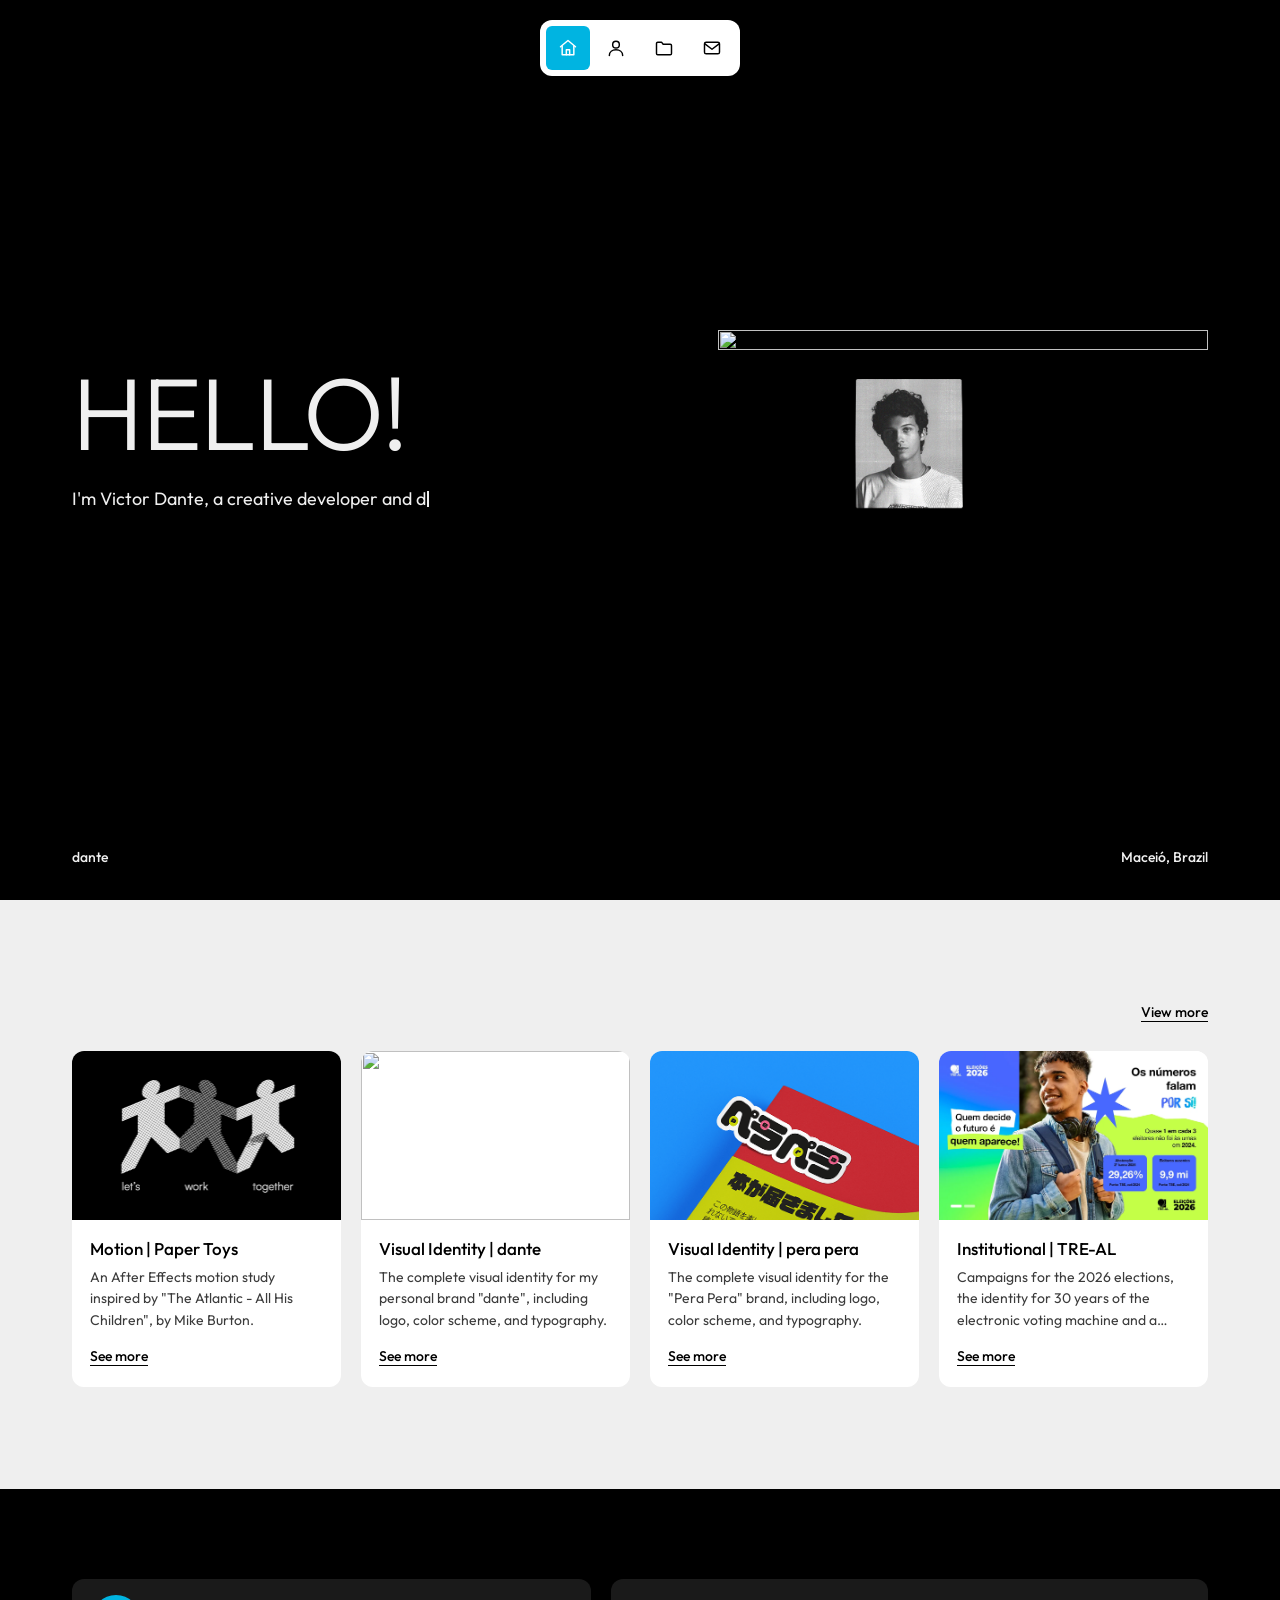
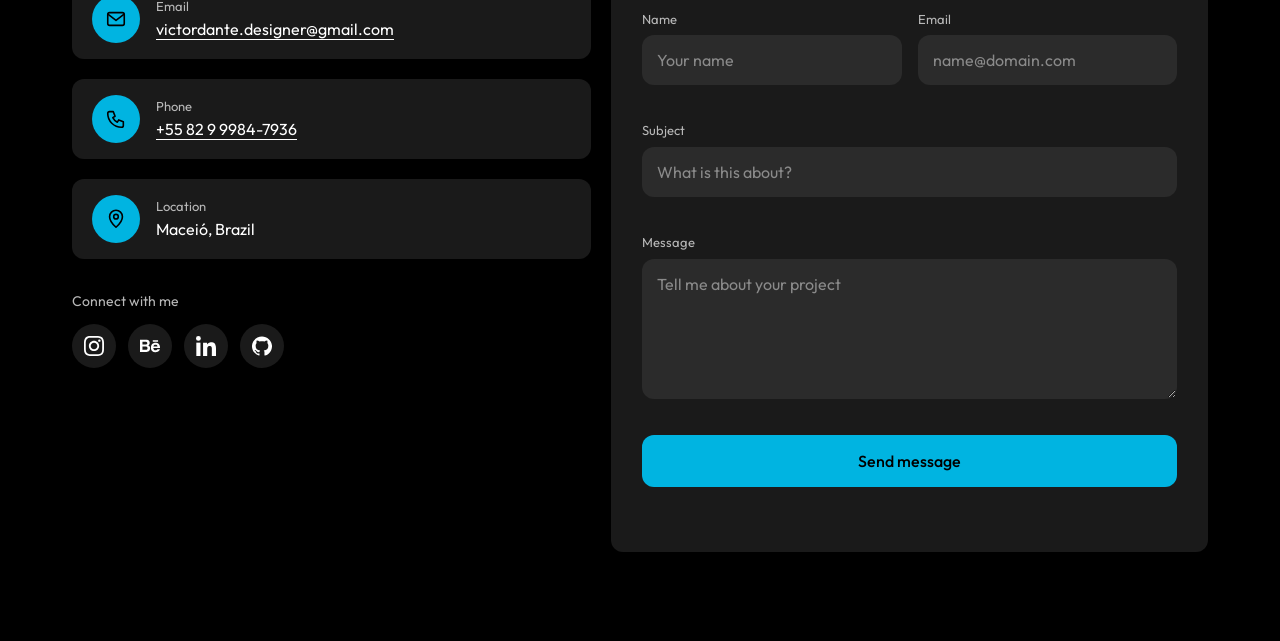
==== commit f5ff76c5: "New projects" ====
--- a/index.html
+++ b/index.html
@@ -125,7 +125,7 @@
             <div class="card__body">
               <h3 class="card__title">Visual Identity | dante</h3>
               <p class="card__text">The complete visual identity for my personal brand "dante", including logo, color scheme, and typography.</p>
-              <a class="card__more" href="projeto.html">See more<span class="sr-only">: dante visual identity</span></a>
+              <a class="card__more" href="projeto-dante.html">See more<span class="sr-only">: dante visual identity</span></a>
             </div>
           </article>
           <article class="card" data-drag tabindex="0" aria-describedby="drag-hint">
@@ -135,17 +135,17 @@
             <div class="card__body">
               <h3 class="card__title">Visual Identity | pera pera</h3>
               <p class="card__text">The complete visual identity for the "Pera Pera" brand, including logo, color scheme, and typography.</p>
-              <a class="card__more" href="projeto.html">See more<span class="sr-only">: pera pera visual identity</span></a>
-            </div>
-          </article>
-          <article class="card" data-drag tabindex="0" aria-describedby="drag-hint">
-            <div class="card__media" aria-hidden="true">
-              <img src="img/tre hq.jfif" alt="" width="1280" height="960" loading="lazy" decoding="async">
-            </div>
-            <div class="card__body">
-              <h3 class="card__title">Comic book | TRE-AL</h3>
-              <p class="card__text">A comic book series about misinformation and fake news on the Brazilian voting system.</p>
-              <a class="card__more" href="projeto.html">See more<span class="sr-only">: TRE-AL comic book</span></a>
+              <a class="card__more" href="projeto-pera-pera.html">See more<span class="sr-only">: pera pera visual identity</span></a>
+            </div>
+          </article>
+          <article class="card" data-drag tabindex="0" aria-describedby="drag-hint">
+            <div class="card__media" aria-hidden="true">
+              <img src="img/tre-al/tre-al-card.webp" alt="" width="1200" height="750" loading="lazy" decoding="async">
+            </div>
+            <div class="card__body">
+              <h3 class="card__title">Institutional | TRE-AL</h3>
+              <p class="card__text">Campaigns for the 2026 elections, the identity for 30 years of the electronic voting machine and a comic book against fake news.</p>
+              <a class="card__more" href="projeto-tre-al.html">See more<span class="sr-only">: TRE-AL institutional design</span></a>
             </div>
           </article>
         </div>
--- a/css/style.css
+++ b/css/style.css
@@ -655,8 +655,8 @@
 .highlight__body { display: grid; gap: 8px; padding: 24px 28px 28px; }
 .highlight__title { font-size: var(--fs-h3); font-weight: var(--fw-medium); line-height: 1.2; }
 
-/* Página de projeto */
-.case > * + * { margin-top: 32px; }
+/* Página de projeto: um único gap entre os blocos (sem margens soltas) */
+.case { display: grid; gap: clamp(32px, 4vw, 48px); }
 
 .case__gallery {
   display: grid;
@@ -666,6 +666,139 @@
 .case__gallery .ph {
   min-height: clamp(220px, 30vw, 380px);
   border-radius: var(--radius);
+}
+
+/* Hero do projeto: fundo preto (como a home) e duas "cartas" sobrepostas */
+.hero--case { min-height: 0; padding-bottom: clamp(72px, 9vw, 120px); }
+.hero--case .hero__visual { width: min(100%, 500px); }
+
+.card-stack { position: absolute; inset: 0; }
+.card-stack__card {
+  position: absolute;
+  width: 62%;
+  aspect-ratio: 3 / 4;
+  overflow: hidden;
+  border-radius: 16px;
+  background: var(--panel);
+  box-shadow: 0 24px 48px rgb(0 0 0 / 0.5);
+  transition: rotate 0.5s var(--ease), translate 0.5s var(--ease);
+  animation: card-in 0.8s var(--ease) backwards;
+}
+.card-stack__card.ph { position: absolute; background: var(--ph-bg); }
+.card-stack__card--back { top: 3%; left: 3%; rotate: -5deg; animation-delay: 0.1s; }
+.card-stack__card--front { right: 3%; bottom: 3%; rotate: 3deg; animation-delay: 0.25s; }
+.card-stack__card img,
+.card-stack__card video {
+  position: absolute;
+  inset: 0;
+  width: 100%;
+  height: 100%;
+  max-width: none;
+  object-fit: cover;
+}
+@media (hover: hover) {
+  .card-stack:hover .card-stack__card--back { rotate: -8deg; translate: -3% -1%; }
+  .card-stack:hover .card-stack__card--front { rotate: 5deg; translate: 3% 1%; }
+}
+@keyframes card-in { from { opacity: 0; translate: 0 32px; } }
+
+/* Capa real no hero do projeto (imagem ou vídeo preenchendo o quadrado) */
+.case-cover {
+  position: absolute;
+  inset: 0;
+  width: 100%;
+  height: 100%;
+  max-width: none;
+  object-fit: cover;
+  border-radius: var(--radius);
+  background: var(--paper);
+  animation: pop 0.7s var(--ease) 0.1s backwards;
+}
+
+/* Ficha do projeto (tipo, cliente, escopo) */
+.case__facts {
+  display: grid;
+  grid-template-columns: repeat(3, minmax(0, 1fr));
+  gap: var(--gutter);
+  margin: 0;
+  padding-top: 24px;
+  border-top: 1px solid rgb(0 0 0 / 0.12);
+}
+.case__facts div { display: grid; align-content: start; gap: 4px; }
+.case__facts dt { font-size: var(--fs-xs); color: var(--muted); }
+.case__facts dd { margin: 0; font-size: var(--fs-small); font-weight: var(--fw-medium); line-height: 1.5; }
+
+.case__subtitle {
+  font-size: var(--fs-h3);
+  font-weight: var(--fw-medium);
+  line-height: 1.2;
+}
+/* Título + texto de cada parte do projeto */
+.case__intro { display: grid; gap: 16px; }
+.case__intro:not(:first-child) { margin-top: clamp(24px, 4vw, 48px); }   /* respiro antes de um novo tema */
+
+/* Imagens e vídeos reais */
+.case__media { margin: 0; }
+.case__media img,
+.case__media video {
+  width: 100%;
+  height: auto;
+  border-radius: var(--radius);
+  background: var(--white);
+  box-shadow: 0 0 0 1px rgb(0 0 0 / 0.08);   /* separa imagens de fundo branco */
+}
+.case__media figcaption {
+  margin-top: 12px;
+  font-size: var(--fs-xs);
+  color: var(--muted);
+}
+
+.case__gallery--even { grid-template-columns: repeat(2, minmax(0, 1fr)); align-items: start; }
+/* Posts verticais de redes sociais lado a lado */
+.case__gallery--three { grid-template-columns: repeat(3, minmax(0, 1fr)); align-items: start; }
+.case__gallery--four { grid-template-columns: repeat(4, minmax(0, 1fr)); align-items: start; }
+
+/* Paleta de cores do projeto */
+.swatches {
+  display: grid;
+  grid-template-columns: repeat(auto-fit, minmax(120px, 1fr));
+  gap: var(--gutter);
+}
+.swatch {
+  display: flex;
+  flex-direction: column;
+  justify-content: flex-end;
+  min-height: 150px;
+  padding: 14px;
+  background: var(--sw);
+  color: var(--sw-ink, var(--black));
+  border-radius: var(--radius);
+  font-size: var(--fs-xs);
+  line-height: 1.4;
+}
+.swatch--outline { box-shadow: inset 0 0 0 1px rgb(0 0 0 / 0.12); }
+.swatch strong { font-size: var(--fs-small); font-weight: var(--fw-medium); }
+
+/* Navegação entre projetos */
+.case__nav {
+  display: flex;
+  justify-content: space-between;
+  gap: 16px;
+  flex-wrap: wrap;
+  padding-top: 24px;
+  border-top: 1px solid rgb(0 0 0 / 0.12);
+}
+.case > .case__nav { margin-top: clamp(24px, 4vw, 48px); }
+
+/* Destaque da Work com imagem real */
+.highlight__media { position: relative; overflow: hidden; }
+.highlight__media > img {
+  position: absolute;
+  inset: 0;
+  width: 100%;
+  height: 100%;
+  max-width: none;
+  object-fit: cover;
 }
 
 /* 10. SOBRE --------------------------------------------------------------- */
@@ -1266,6 +1399,14 @@
   transition: background-color 0.2s var(--ease);
 }
 .btn:hover { background: var(--white); }
+/* Botão como link (ex.: "Read the comic") */
+.btn--link {
+  display: inline-block;
+  justify-self: start;
+  width: auto;
+  text-decoration: none;
+}
+.case .btn--link:hover { background: var(--black); color: var(--white); }   /* fundo claro: hover escuro */
 
 .form__status { min-height: 1.3em; font-size: var(--fs-small); color: var(--on-dark-soft); }
 
@@ -1425,6 +1566,9 @@
   .hero { padding-top: 104px; }
   .form__row { grid-template-columns: 1fr; }
   .case__gallery { grid-template-columns: 1fr; }
+  .case__gallery--three,
+  .case__gallery--four { grid-template-columns: repeat(2, minmax(0, 1fr)); }   /* posts verticais seguem em pares */
+  .case__facts { grid-template-columns: 1fr; }
   .contact__title { flex-direction: column; }
   .projects-head { align-items: flex-start; flex-direction: column-reverse; }
 }
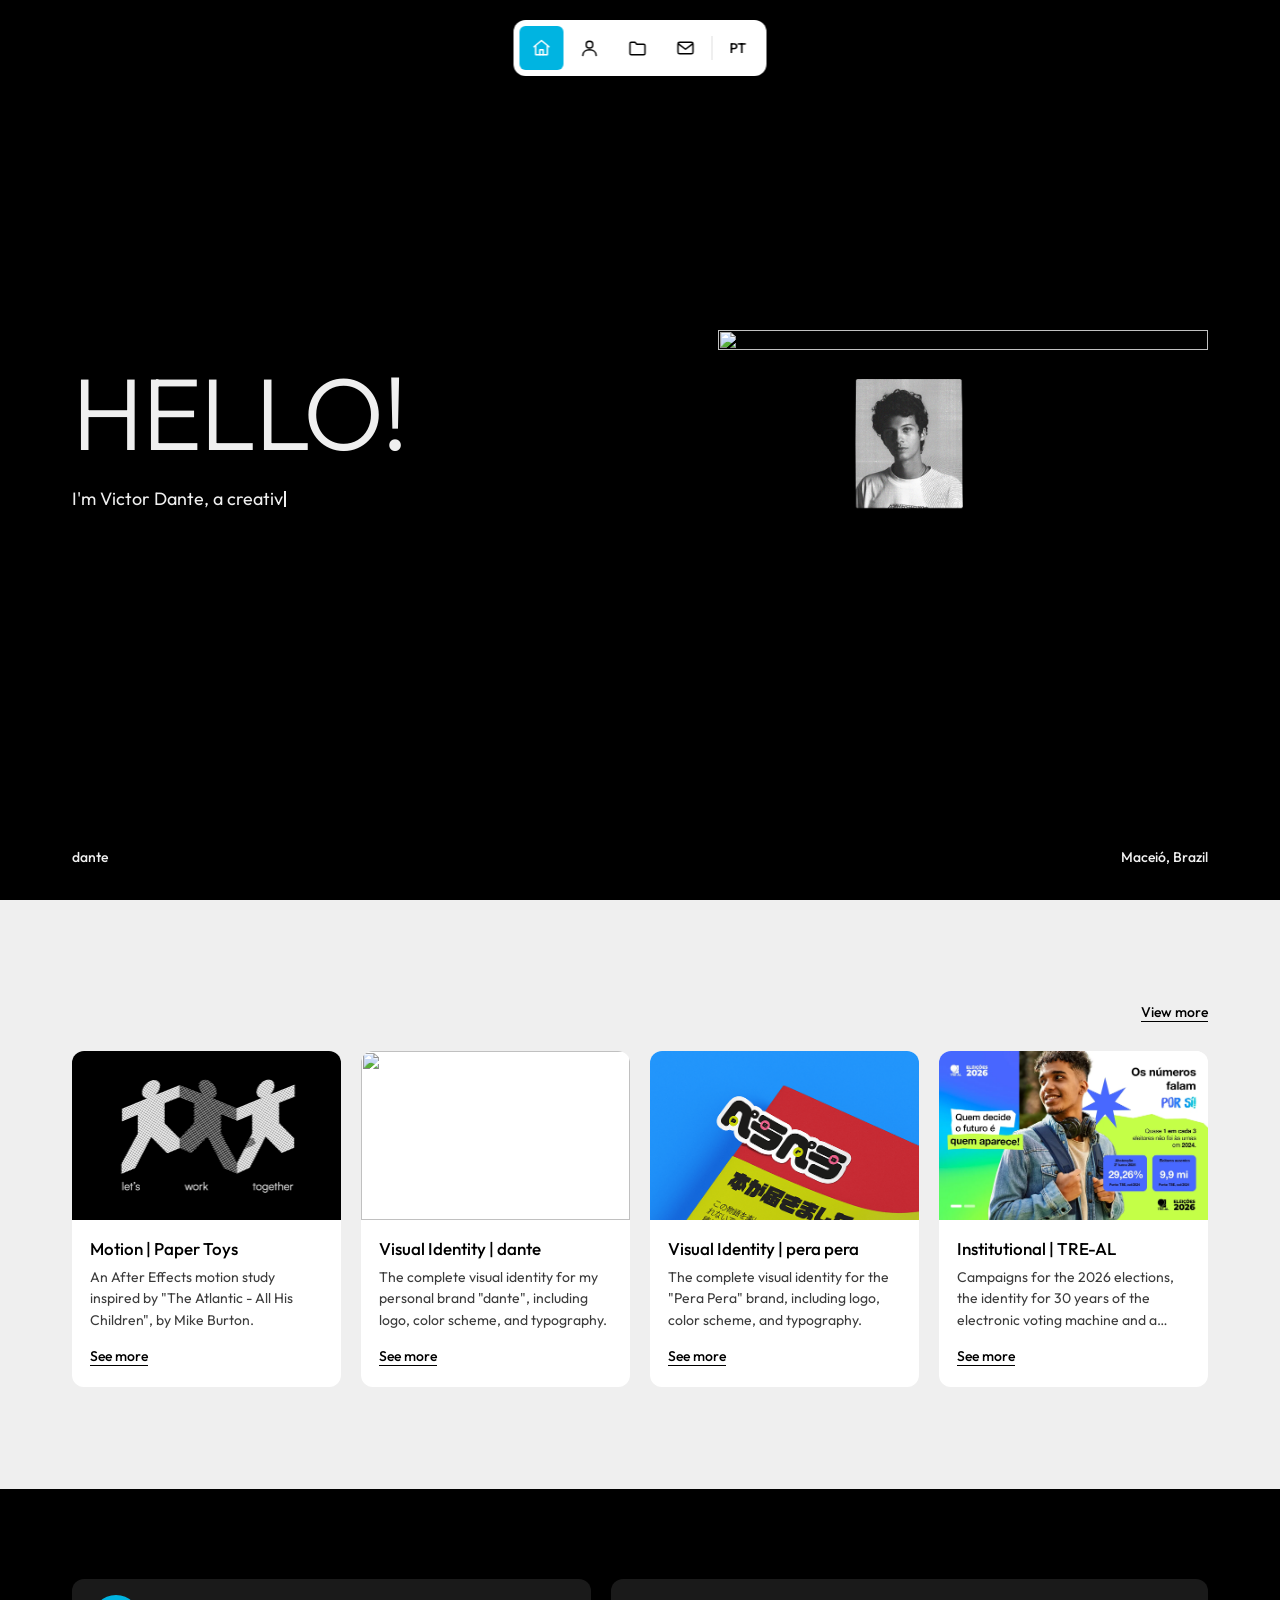
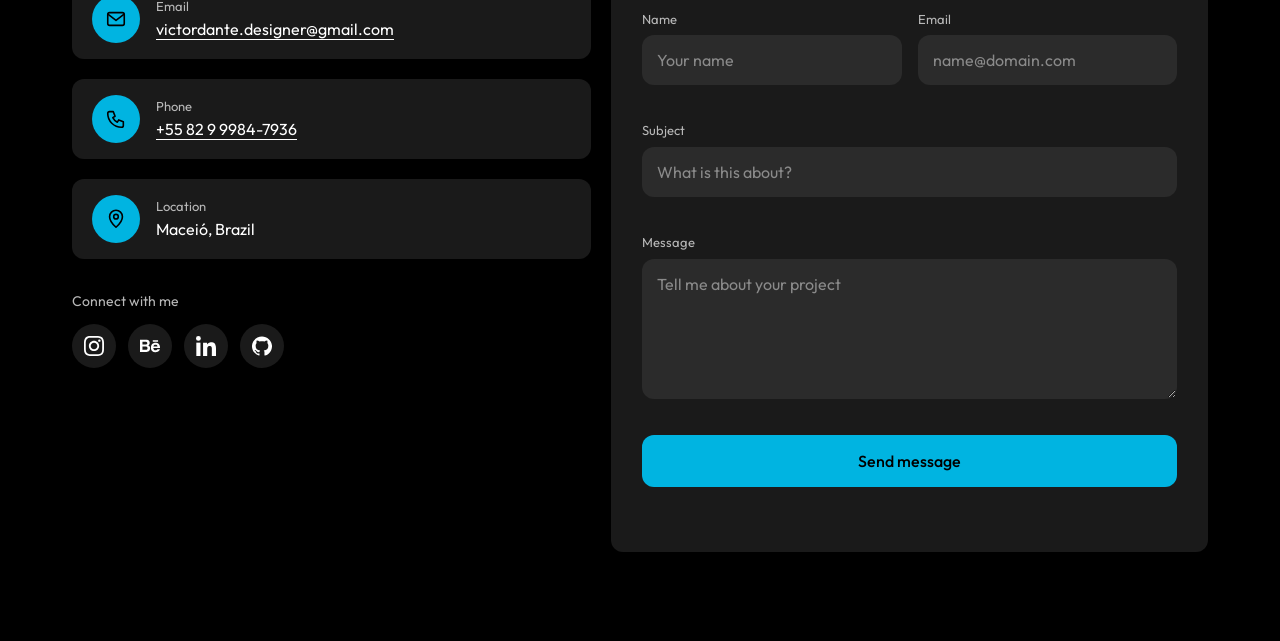
==== commit c19ec0c5: "PT Version" ====
--- a/index.html
+++ b/index.html
@@ -35,6 +35,7 @@
   <link rel="preconnect" href="https://fonts.gstatic.com" crossorigin>
   <link href="https://fonts.googleapis.com/css2?family=Outfit:wght@300;400;500&display=swap" rel="stylesheet">
   <link rel="stylesheet" href="css/style.css">
+  <script src="js/i18n.js"></script>
   <script src="js/main.js" defer></script>
   <script type="application/ld+json">
   {
--- a/css/style.css
+++ b/css/style.css
@@ -289,6 +289,31 @@
   transition: color 0.55s var(--ease) 0.08s, background-color 0.2s var(--ease);
 }
 .nav--sliding .nav__link[aria-current="page"].is-arriving { color: var(--black); }
+
+/* Botão de idioma (EN/PT), criado pelo i18n.js no fim da barra */
+.nav__lang {
+  margin-left: 5px;
+  padding: 0;
+  border: 0;
+  background: none;
+  font-family: var(--font);
+  font-size: var(--fs-small);
+  font-weight: var(--fw-medium);
+  letter-spacing: 0.02em;
+  cursor: pointer;
+}
+.nav__lang::before {   /* divisória entre as páginas e o idioma */
+  content: "";
+  position: absolute;
+  left: -5px;
+  top: 10px;
+  bottom: 10px;
+  width: 1px;
+  background: rgb(0 0 0 / 0.12);
+}
+
+/* Em português, a página fica oculta só até o i18n.js trocar os textos */
+.i18n-pending body { visibility: hidden; }
 
 /* 5. HERO (HOME E PROJETO) ------------------------------------------------ */
 .hero {
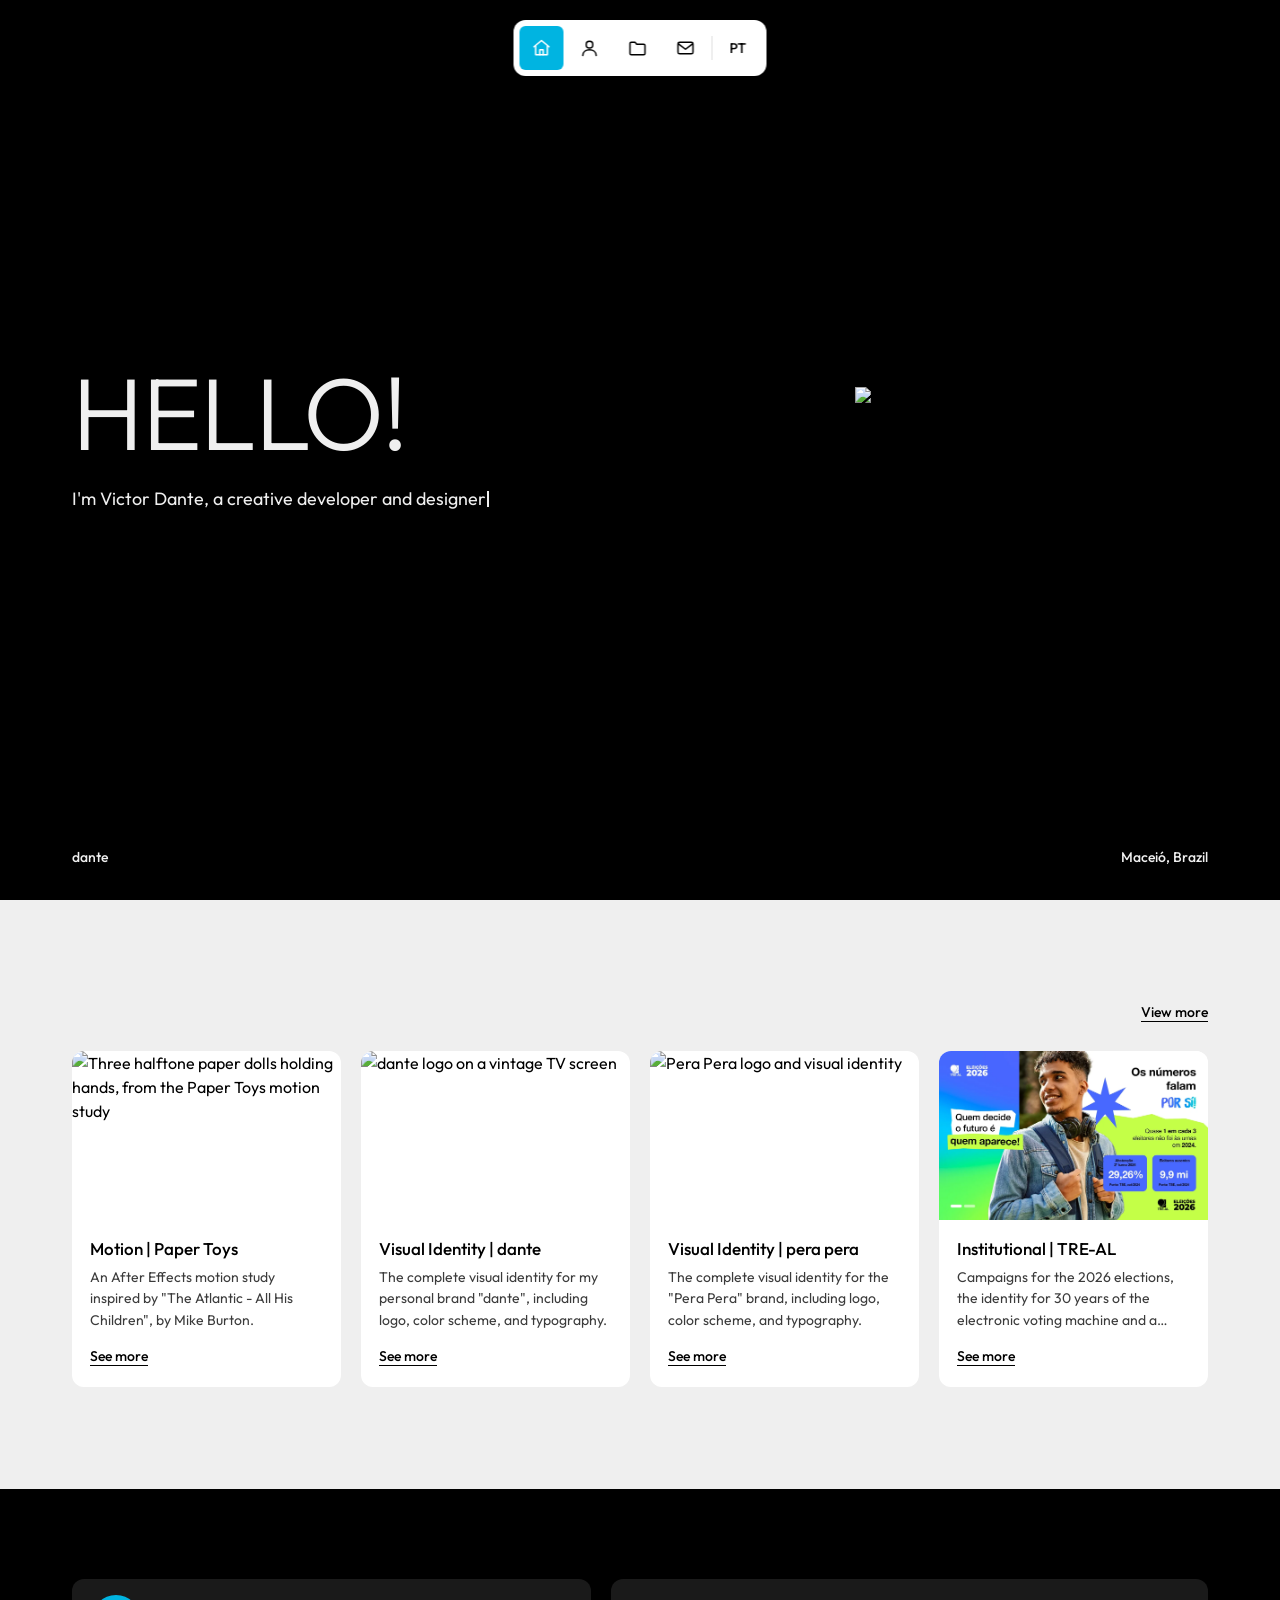
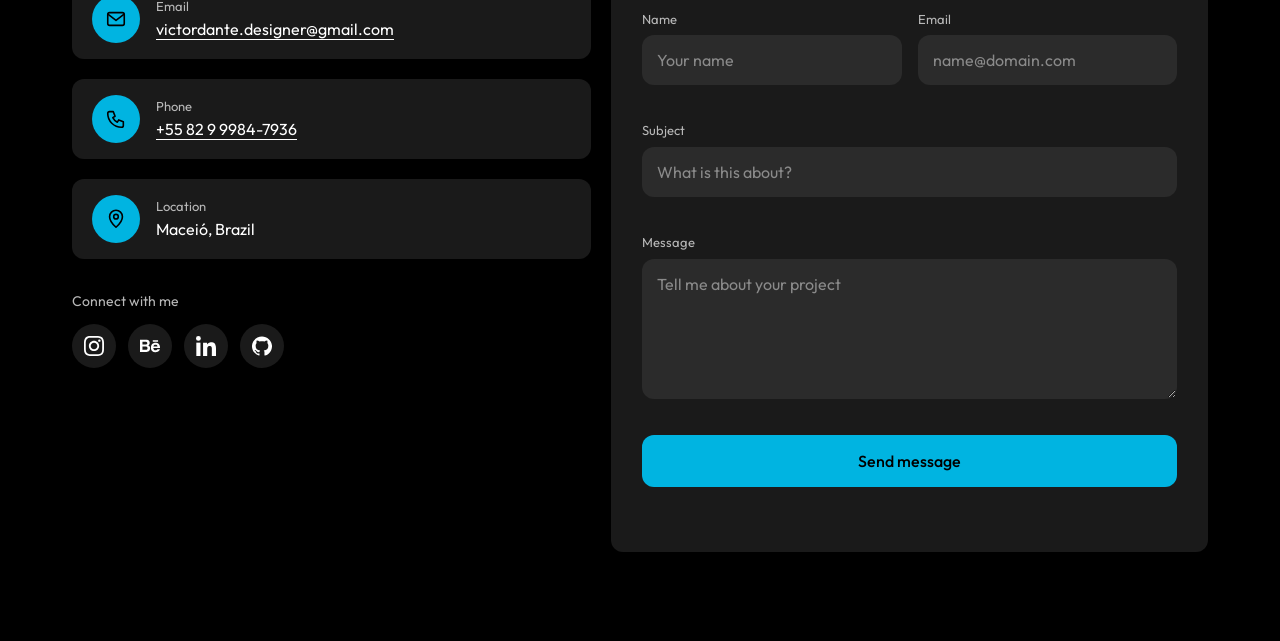
==== commit 863b48bc: "HTML updates" ====
--- a/index.html
+++ b/index.html
@@ -3,34 +3,44 @@
 <head>
   <meta charset="utf-8">
   <meta name="viewport" content="width=device-width, initial-scale=1">
-  <title>Victor Dante | Creative Developer & Designer</title>
-  <meta name="description" content="Portfolio of Victor Dante, a creative developer and designer based in Maceió, Brazil. Graphic design, UI/UX and front-end development.">
-  <!-- TODO antes de publicar: trocar SEU-DOMINIO.com pelo domínio real e criar img/og-image.png (1200x630) -->
-  <link rel="canonical" href="https://SEU-DOMINIO.com/">
-  <meta name="robots" content="index, follow">
+  <title>Victor Dante | Graphic Designer &amp; Front-end Developer</title>
+  <meta name="description" content="Portfolio of Victor Dante, graphic designer, UI/UX designer and front-end developer in Maceió, Brazil. Visual identity, motion design and websites.">
+  <link rel="canonical" href="https://victordante1.github.io/personalWebSite/">
+  <meta name="robots" content="index, follow, max-image-preview:large, max-snippet:-1, max-video-preview:-1">
   <meta name="author" content="Victor Dante">
   <meta name="theme-color" content="#000000">
 
-  <!-- Open Graph -->
-  <meta property="og:type" content="website">
-  <meta property="og:site_name" content="dante">
+  <!-- Open Graph (WhatsApp, LinkedIn, Facebook) -->
+  <meta property="og:type" content="profile">
+  <meta property="og:site_name" content="dante | Victor Dante">
   <meta property="og:locale" content="en_US">
-  <meta property="og:title" content="Victor Dante | Creative Developer & Designer">
-  <meta property="og:description" content="Portfolio of Victor Dante, a creative developer and designer based in Maceió, Brazil. Graphic design, UI/UX and front-end development.">
-  <meta property="og:url" content="https://SEU-DOMINIO.com/">
-  <meta property="og:image" content="https://SEU-DOMINIO.com/img/og-image.png">
+  <meta property="og:locale:alternate" content="pt_BR">
+  <meta property="og:title" content="Victor Dante | Graphic Designer &amp; Front-end Developer">
+  <meta property="og:description" content="Portfolio of Victor Dante, graphic designer, UI/UX designer and front-end developer in Maceió, Brazil. Visual identity, motion design and websites.">
+  <meta property="og:url" content="https://victordante1.github.io/personalWebSite/">
+  <meta property="og:image" content="https://victordante1.github.io/personalWebSite/img/og/og-home.jpg">
+  <meta property="og:image:type" content="image/jpeg">
   <meta property="og:image:width" content="1200">
   <meta property="og:image:height" content="630">
-  <meta property="og:image:alt" content="dante, portfolio of Victor Dante">
+  <meta property="og:image:alt" content="Victor Dante portrait next to the animated dante logo and a hello my name is dante sticker">
+  <meta property="profile:first_name" content="Victor">
+  <meta property="profile:last_name" content="Dante">
 
   <!-- Twitter / X -->
   <meta name="twitter:card" content="summary_large_image">
-  <meta name="twitter:title" content="Victor Dante | Creative Developer & Designer">
-  <meta name="twitter:description" content="Portfolio of Victor Dante, a creative developer and designer based in Maceió, Brazil. Graphic design, UI/UX and front-end development.">
-  <meta name="twitter:image" content="https://SEU-DOMINIO.com/img/og-image.png">
-
-  <link rel="icon" type="image/png" href="img/dante site logo.png">
-  <link rel="apple-touch-icon" href="img/dante site logo.png">
+  <meta name="twitter:title" content="Victor Dante | Graphic Designer &amp; Front-end Developer">
+  <meta name="twitter:description" content="Portfolio of Victor Dante, graphic designer, UI/UX designer and front-end developer in Maceió, Brazil. Visual identity, motion design and websites.">
+  <meta name="twitter:image" content="https://victordante1.github.io/personalWebSite/img/og/og-home.jpg">
+  <meta name="twitter:image:alt" content="Victor Dante portrait next to the animated dante logo and a hello my name is dante sticker">
+
+  <!-- Ícones -->
+  <link rel="icon" href="favicon.ico" sizes="48x48">
+  <link rel="icon" type="image/png" sizes="32x32" href="img/icons/favicon-32.png">
+  <link rel="icon" type="image/png" sizes="192x192" href="img/icons/favicon-192.png">
+  <link rel="apple-touch-icon" href="img/icons/apple-touch-icon.png">
+  <link rel="manifest" href="site.webmanifest">
+  <link rel="sitemap" type="application/xml" href="sitemap.xml">
+  <link rel="preload" as="image" href="img/home/dante-d-arrows-poster.webp" fetchpriority="high">
   <link rel="preconnect" href="https://fonts.googleapis.com">
   <link rel="preconnect" href="https://fonts.gstatic.com" crossorigin>
   <link href="https://fonts.googleapis.com/css2?family=Outfit:wght@300;400;500&display=swap" rel="stylesheet">
@@ -40,15 +50,76 @@
   <script type="application/ld+json">
   {
     "@context": "https://schema.org",
-    "@type": "Person",
-    "name": "Victor Dante",
-    "url": "https://SEU-DOMINIO.com/",
-    "jobTitle": "Creative Developer & Designer",
-    "address": { "@type": "PostalAddress", "addressLocality": "Maceió", "addressCountry": "BR" },
-    "sameAs": [
-      "https://www.instagram.com/dantegrid/",
-      "https://www.behance.net/victordante1",
-      "https://www.linkedin.com/in/victor-dante/"
+    "@graph": [
+      {
+        "@type": "WebSite",
+        "@id": "https://victordante1.github.io/personalWebSite/#website",
+        "url": "https://victordante1.github.io/personalWebSite/",
+        "name": "dante | Victor Dante",
+        "alternateName": "Victor Dante Portfolio",
+        "inLanguage": "en",
+        "publisher": {
+          "@id": "https://victordante1.github.io/personalWebSite/#person"
+        }
+      },
+      {
+        "@type": "ProfilePage",
+        "@id": "https://victordante1.github.io/personalWebSite/#webpage",
+        "url": "https://victordante1.github.io/personalWebSite/",
+        "name": "Victor Dante | Graphic Designer & Front-end Developer",
+        "description": "Portfolio of Victor Dante, graphic designer, UI/UX designer and front-end developer in Maceió, Brazil. Visual identity, motion design and websites.",
+        "isPartOf": {
+          "@id": "https://victordante1.github.io/personalWebSite/#website"
+        },
+        "mainEntity": {
+          "@id": "https://victordante1.github.io/personalWebSite/#person"
+        },
+        "inLanguage": "en",
+        "dateModified": "2026-10-14"
+      },
+      {
+        "@type": "Person",
+        "@id": "https://victordante1.github.io/personalWebSite/#person",
+        "name": "Victor Dante",
+        "alternateName": "dante",
+        "url": "https://victordante1.github.io/personalWebSite/",
+        "image": "https://victordante1.github.io/personalWebSite/img/home/victor-dante-portrait.webp",
+        "jobTitle": "Graphic Designer, UI/UX Designer and Front-end Developer",
+        "description": "Graphic designer, UI/UX designer and front-end developer based in Maceió, Brazil.",
+        "email": "mailto:victordante.designer@gmail.com",
+        "telephone": "+55 82 99984-7936",
+        "address": {
+          "@type": "PostalAddress",
+          "addressLocality": "Maceió",
+          "addressRegion": "AL",
+          "addressCountry": "BR"
+        },
+        "knowsAbout": [
+          "Graphic design",
+          "Visual identity",
+          "Branding",
+          "Motion design",
+          "UI/UX design",
+          "Front-end development",
+          "HTML",
+          "CSS",
+          "JavaScript",
+          "Adobe After Effects",
+          "Adobe Illustrator",
+          "Adobe Photoshop",
+          "Figma"
+        ],
+        "knowsLanguage": [
+          "pt-BR",
+          "en"
+        ],
+        "sameAs": [
+          "https://www.instagram.com/dantegrid/",
+          "https://www.behance.net/victordante1",
+          "https://www.linkedin.com/in/victor-dante/",
+          "https://github.com/victordante1"
+        ]
+      }
     ]
   }
   </script>
@@ -83,16 +154,17 @@
     <section class="hero" aria-labelledby="home-title">
       <div class="hero__inner">
         <div class="hero__text">
-          <h1 class="display" id="home-title" data-scramble data-type data-type-speed="120">Hello! <br> </h1>
+          <h1 class="sr-only" id="home-title">Victor Dante: graphic designer, UI/UX designer and front-end developer in Maceió, Brazil</h1>
+          <p class="display" data-scramble data-type data-type-speed="120" aria-hidden="true">Hello!</p>
           <p class="lead" data-scramble data-type data-type-speed="16">I'm Victor Dante, a creative developer and designer based in Brazil. I bring together graphic design, UI/UX and front-end development to build digital experiences that look intentional and work smoothly.</p>
         </div>
 
         <!-- Bloco único: o "d" (GIF) fica no fluxo e a foto flutua por cima -->
         <div class="hero__visual">
-          <img class="hero-arrows" src="img/VD setinhas.gif" alt="" width="1920" height="1080">
+          <video class="hero-arrows" data-loop src="img/home/dante-d-arrows.mp4" poster="img/home/dante-d-arrows-poster.webp" width="1280" height="720" autoplay muted loop playsinline preload="auto" aria-hidden="true"></video>
           <div class="hero-photo" data-transform tabindex="0" role="button" aria-pressed="false"
                aria-label="Portrait of Victor Dante. Press Enter to resize and move.">
-            <img src="img/picture home victor dante.png" alt="" width="272" height="327" draggable="false">
+            <img src="img/home/victor-dante-portrait.webp" alt="Black and white portrait of Victor Dante" width="272" height="327" draggable="false" fetchpriority="high">
           </div>
         </div>
       </div>
@@ -111,17 +183,17 @@
         <div class="grid">
           <article class="card" data-drag tabindex="0" aria-describedby="drag-hint">
             <div class="card__media" aria-hidden="true">
-              <img src="img/bonecos de papel.gif" alt="" width="600" height="338" loading="lazy" decoding="async">
+              <picture><source srcset="img/paper-toys/paper-toys-card.webp" type="image/webp"><img src="img/bonecos de papel.gif" alt="Three halftone paper dolls holding hands, from the Paper Toys motion study" width="600" height="338" loading="lazy" decoding="async"></picture>
             </div>
             <div class="card__body">
               <h3 class="card__title">Motion | Paper Toys</h3>
               <p class="card__text">An After Effects motion study inspired by "The Atlantic - All His Children", by Mike Burton.</p>
-              <a class="card__more" href="projeto.html">See more<span class="sr-only">: Paper Toys</span></a>
-            </div>
-          </article>
-          <article class="card" data-drag tabindex="0" aria-describedby="drag-hint">
-            <div class="card__media" aria-hidden="true">
-              <img src="img/VD tv 2.gif" alt="" width="1574" height="1058" loading="lazy" decoding="async">
+              <a class="card__more" href="projeto-paper-toys.html">See more<span class="sr-only">: Paper Toys</span></a>
+            </div>
+          </article>
+          <article class="card" data-drag tabindex="0" aria-describedby="drag-hint">
+            <div class="card__media" aria-hidden="true">
+              <picture><source srcset="img/dante/dante-tv-card.webp" type="image/webp"><img src="img/VD tv 2.gif" alt="dante logo on a vintage TV screen" width="1574" height="1058" loading="lazy" decoding="async"></picture>
             </div>
             <div class="card__body">
               <h3 class="card__title">Visual Identity | dante</h3>
@@ -131,7 +203,7 @@
           </article>
           <article class="card" data-drag tabindex="0" aria-describedby="drag-hint">
             <div class="card__media" aria-hidden="true">
-              <img src="img/pera pera idv.png" alt="" width="600" height="463" loading="lazy" decoding="async">
+              <img src="img/pera-pera/pera-pera-card.webp" alt="Pera Pera logo and visual identity" width="600" height="463" loading="lazy" decoding="async">
             </div>
             <div class="card__body">
               <h3 class="card__title">Visual Identity | pera pera</h3>
@@ -141,7 +213,7 @@
           </article>
           <article class="card" data-drag tabindex="0" aria-describedby="drag-hint">
             <div class="card__media" aria-hidden="true">
-              <img src="img/tre-al/tre-al-card.webp" alt="" width="1200" height="750" loading="lazy" decoding="async">
+              <img src="img/tre-al/tre-al-card.webp" alt="TRE-AL Elections 2026 campaign post" width="1200" height="750" loading="lazy" decoding="async">
             </div>
             <div class="card__body">
               <h3 class="card__title">Institutional | TRE-AL</h3>
@@ -176,11 +248,10 @@
           <div class="connect">
             <p class="connect__label">Connect with me</p>
             <ul class="social">
-              <li><a href="https://www.instagram.com/dantegrid/" aria-label="Instagram"><svg viewBox="0 0 368.28 368.27" fill="currentColor" aria-hidden="true" focusable="false"><g><g><path d="M236.04,368.21l-117.98.06c.05-.36-1.53-.61-2.18-.64l-10.37-.48c-12.93-.59-25.16-3.07-37.5-7.19-30.48-10.2-53.35-34.72-61.55-65.79-2.95-11.17-4.36-21.97-5.43-33.45l-.38-10.53c-.02-.6-.3-2.22-.65-2.14L.03,117.83c.96-3.77.58-7.89.99-12,1.07-10.64,2.45-20.59,5.06-30.97C14.49,41.52,39.73,15.64,72.84,6.31c12.51-3.53,24.91-5.2,38.01-5.6L134.36,0h101.29s22.09.7,22.09.7c69.26,2.23,107.66,40.56,109.82,109.81l.71,22.81v102.73s-.7,21.37-.7,21.37c-.55,16.49-3.21,32.18-9.07,47.41-10.46,27.2-31.8,46.98-59.55,55.77-13.36,4.23-26.75,5.6-40.81,6.66-7.52.57-14.92-.28-22.1.94ZM243.6,334.61c13.83.02,26.1-1.38,38.85-4.07,24.14-5.09,42.28-22.66,47.94-46.67,3.02-12.8,4.42-25.35,4.5-38.75l.46-74.8c.13-21.45-.09-42-1.24-63.34-1.56-29.08-11.48-54.65-39.69-65.58-19.58-7.59-43.35-8.68-64.78-8.69l-45.39-.03c-25.9-.02-51.09-.32-76.95.86-12.01.55-23.16,2.66-34.09,6.91-14.73,5.72-25.7,16.51-31.68,31.1-9.51,23.18-9.05,51.67-9.07,77.2l-.06,71.92c-.02,23.19-.59,49.16,7.27,70.49,7.45,20.21,24.2,34.5,45.3,39.05,13.16,2.83,25.91,4.25,39.69,4.27l118.95.15Z"/><path d="M278.94,183.92c0,52.24-42.35,94.58-94.58,94.58s-94.58-42.35-94.58-94.58,42.35-94.58,94.58-94.58,94.58,42.35,94.58,94.58ZM245.72,183.92c0-33.89-27.48-61.37-61.37-61.37s-61.37,27.48-61.37,61.37,27.48,61.37,61.37,61.37,61.37-27.48,61.37-61.37Z"/><circle cx="282.66" cy="85.62" r="22.1"/></g></g></svg></a></li>
-              <li><a href="https://www.behance.net/victordante1" aria-label="Behance"><svg viewBox="0 0 384 240.22" fill="currentColor" aria-hidden="true" focusable="false"><g><g><g><path d="M334.43,183.77l47.14-.03c-1.34,9.56-5.56,17.12-11.04,24.31-18.78,24.62-45.89,33.24-76.6,32.08-23.54-.89-45.93-9.78-62.74-26.31-23.06-22.68-24.76-65.7-17.59-96.01,6.69-28.29,27.64-49.85,55.69-57.56,19.36-5.32,39.8-4.75,59.02.83,16.82,4.88,30.13,14.9,40.04,29.1s14.29,30.32,15.32,47.61l.33,22.69h-127.8c.56,17.85,7.27,32.25,23.63,39.28,10.64,4.32,22.21,4.85,33.36,2.04,9.33-2.85,16.67-8.47,21.24-18.03ZM336.23,130.62c-.39-7.88-2.48-14.27-6-20.37-4.34-6.51-10.42-10.98-17.79-13.76-9.3-3.15-19.12-3.33-28.67-.84-16.1,4.49-24.03,18.79-26.46,34.99l78.92-.02Z"/><rect x="281.62" y="-25.12" width="29.25" height="101.72" transform="translate(270.38 321.97) rotate(-89.98)"/></g><path d="M0,234.23V0s116.89.32,116.89.32c12.29.01,23.7,2.15,34.79,6.45,29.05,11.25,40.01,40.32,33.64,70.11-4.02,15.84-13.12,24.63-27.31,31.9,18.3,6.19,31.08,20.39,34.95,38.94,3.53,16.93,1.65,34.21-6.56,49.34-9.63,17.77-25.65,30.08-45.5,34.01-10.78,2.13-21.04,3.24-32.26,3.25L0,234.23ZM138.44,56.94c-1.91-6.49-6.57-10.8-12.87-12.95-7.78-1.96-15.42-2.86-23.61-3.11h-54.66s0,51.67,0,51.67h59.91c7.07-.37,13.58-1.43,19.83-4.19,12.02-4.98,14.89-19.57,11.4-31.42ZM143.94,153.41c-1.48-8.8-7.29-15.21-15.38-18.65-6.17-2.13-12.34-3.04-19.12-3.48h-62.14s0,62.4,0,62.4h61.41c5.88-.36,11.22-1.1,16.7-2.62,16-5.46,21.23-21.61,18.53-37.65Z"/></g></g></svg></a></li>
-              <li><a href="https://www.linkedin.com/in/victor-dante/" aria-label="LinkedIn"><svg viewBox="0 0 287.3 287.18" fill="currentColor" aria-hidden="true" focusable="false"><g><g><path d="M223.42,159.26c-6.23-15.71-22.59-18.88-38.27-14.99-18.85,4.67-23.15,23.86-23.88,42.22l-.02,100.7h-59.6s0-191.73,0-191.73h57.01s.37,26.26.37,26.26c9.52-15.58,23.75-25.79,41.5-29.31,14.76-2.93,30.05-1.91,44.45,2.44,15.12,4.57,26.67,15.07,33.08,29.33,7.7,17.13,8.9,36.24,9.23,55.24v107.38s-59.59.01-59.59.01l-.03-102.23c-.46-8.93-1.03-17.19-4.25-25.32Z"/><g><rect x="4.74" y="95.43" width="59.59" height="191.73"/><circle cx="34.53" cy="34.53" r="34.53"/></g></g></g></svg></a></li>
-              <!-- TODO: trocar pelo link do seu perfil, ex.: https://github.com/seu-usuario -->
-              <li><a href="https://github.com/" aria-label="GitHub"><svg viewBox="0 0 384 368.27" fill="currentColor" aria-hidden="true" focusable="false"><g><path d="M383.73,175.13l.27,26.89-.64,3.05c-2.16,22.03-7.69,43.14-17.25,63.14-22.85,47.84-64.88,84.02-115.42,99.65-2.65.82-6.65-.73-8.32-1.92-2.3-1.65-3.34-4.7-3.33-7.93l.16-53.24c.04-11.7-4.21-24.91-12.8-32.91,57.67-5.84,86.58-32.9,87.48-91.61.3-19.46-6.32-37.82-19.68-51.97,6.01-16.47,4.44-33.96-2.1-50.27-18.45-1.15-37.24,9.85-52.31,19.64-31.73-8.48-64.59-8.38-96.16,0-15.28-9.91-34.1-20.79-52.52-19.64-6.54,16.2-8.2,33.86-1.92,50.32-13.21,14.04-19.89,31.99-19.72,51.18.53,59.26,29.9,86.51,87.28,92.55-7.01,6.95-10.54,15.3-11.81,25.05-9.84,4.66-20.93,6.47-31.88,4.03-9.54-2.56-17.31-8.69-22.59-17.11s-11.94-16-21.55-19.67c-6.88-2.62-16.13-3.05-17.99.45-1.67,3.14,5.18,7.23,9.53,10.35,7.78,5.59,13.96,13.64,17.43,22.82,10.69,28.35,37.38,34.79,66.24,28.53l.28,32.22c.02,2.64-1.44,5.68-3.05,6.99-2.01,1.64-5.86,3.19-8.86,2.25-31.46-9.82-59.65-27.87-82.19-51.99C20.89,284.51,3.47,244.22,0,202.02l.28-26.86C8.27,75.32,92.25-.32,192.71,0c99.92.32,183.02,75.97,191.02,175.13Z"/></g></svg></a></li>
+              <li><a href="https://www.instagram.com/dantegrid/" rel="me" aria-label="Instagram"><svg viewBox="0 0 368.28 368.27" fill="currentColor" aria-hidden="true" focusable="false"><g><g><path d="M236.04,368.21l-117.98.06c.05-.36-1.53-.61-2.18-.64l-10.37-.48c-12.93-.59-25.16-3.07-37.5-7.19-30.48-10.2-53.35-34.72-61.55-65.79-2.95-11.17-4.36-21.97-5.43-33.45l-.38-10.53c-.02-.6-.3-2.22-.65-2.14L.03,117.83c.96-3.77.58-7.89.99-12,1.07-10.64,2.45-20.59,5.06-30.97C14.49,41.52,39.73,15.64,72.84,6.31c12.51-3.53,24.91-5.2,38.01-5.6L134.36,0h101.29s22.09.7,22.09.7c69.26,2.23,107.66,40.56,109.82,109.81l.71,22.81v102.73s-.7,21.37-.7,21.37c-.55,16.49-3.21,32.18-9.07,47.41-10.46,27.2-31.8,46.98-59.55,55.77-13.36,4.23-26.75,5.6-40.81,6.66-7.52.57-14.92-.28-22.1.94ZM243.6,334.61c13.83.02,26.1-1.38,38.85-4.07,24.14-5.09,42.28-22.66,47.94-46.67,3.02-12.8,4.42-25.35,4.5-38.75l.46-74.8c.13-21.45-.09-42-1.24-63.34-1.56-29.08-11.48-54.65-39.69-65.58-19.58-7.59-43.35-8.68-64.78-8.69l-45.39-.03c-25.9-.02-51.09-.32-76.95.86-12.01.55-23.16,2.66-34.09,6.91-14.73,5.72-25.7,16.51-31.68,31.1-9.51,23.18-9.05,51.67-9.07,77.2l-.06,71.92c-.02,23.19-.59,49.16,7.27,70.49,7.45,20.21,24.2,34.5,45.3,39.05,13.16,2.83,25.91,4.25,39.69,4.27l118.95.15Z"/><path d="M278.94,183.92c0,52.24-42.35,94.58-94.58,94.58s-94.58-42.35-94.58-94.58,42.35-94.58,94.58-94.58,94.58,42.35,94.58,94.58ZM245.72,183.92c0-33.89-27.48-61.37-61.37-61.37s-61.37,27.48-61.37,61.37,27.48,61.37,61.37,61.37,61.37-27.48,61.37-61.37Z"/><circle cx="282.66" cy="85.62" r="22.1"/></g></g></svg></a></li>
+              <li><a href="https://www.behance.net/victordante1" rel="me" aria-label="Behance"><svg viewBox="0 0 384 240.22" fill="currentColor" aria-hidden="true" focusable="false"><g><g><g><path d="M334.43,183.77l47.14-.03c-1.34,9.56-5.56,17.12-11.04,24.31-18.78,24.62-45.89,33.24-76.6,32.08-23.54-.89-45.93-9.78-62.74-26.31-23.06-22.68-24.76-65.7-17.59-96.01,6.69-28.29,27.64-49.85,55.69-57.56,19.36-5.32,39.8-4.75,59.02.83,16.82,4.88,30.13,14.9,40.04,29.1s14.29,30.32,15.32,47.61l.33,22.69h-127.8c.56,17.85,7.27,32.25,23.63,39.28,10.64,4.32,22.21,4.85,33.36,2.04,9.33-2.85,16.67-8.47,21.24-18.03ZM336.23,130.62c-.39-7.88-2.48-14.27-6-20.37-4.34-6.51-10.42-10.98-17.79-13.76-9.3-3.15-19.12-3.33-28.67-.84-16.1,4.49-24.03,18.79-26.46,34.99l78.92-.02Z"/><rect x="281.62" y="-25.12" width="29.25" height="101.72" transform="translate(270.38 321.97) rotate(-89.98)"/></g><path d="M0,234.23V0s116.89.32,116.89.32c12.29.01,23.7,2.15,34.79,6.45,29.05,11.25,40.01,40.32,33.64,70.11-4.02,15.84-13.12,24.63-27.31,31.9,18.3,6.19,31.08,20.39,34.95,38.94,3.53,16.93,1.65,34.21-6.56,49.34-9.63,17.77-25.65,30.08-45.5,34.01-10.78,2.13-21.04,3.24-32.26,3.25L0,234.23ZM138.44,56.94c-1.91-6.49-6.57-10.8-12.87-12.95-7.78-1.96-15.42-2.86-23.61-3.11h-54.66s0,51.67,0,51.67h59.91c7.07-.37,13.58-1.43,19.83-4.19,12.02-4.98,14.89-19.57,11.4-31.42ZM143.94,153.41c-1.48-8.8-7.29-15.21-15.38-18.65-6.17-2.13-12.34-3.04-19.12-3.48h-62.14s0,62.4,0,62.4h61.41c5.88-.36,11.22-1.1,16.7-2.62,16-5.46,21.23-21.61,18.53-37.65Z"/></g></g></svg></a></li>
+              <li><a href="https://www.linkedin.com/in/victor-dante/" rel="me" aria-label="LinkedIn"><svg viewBox="0 0 287.3 287.18" fill="currentColor" aria-hidden="true" focusable="false"><g><g><path d="M223.42,159.26c-6.23-15.71-22.59-18.88-38.27-14.99-18.85,4.67-23.15,23.86-23.88,42.22l-.02,100.7h-59.6s0-191.73,0-191.73h57.01s.37,26.26.37,26.26c9.52-15.58,23.75-25.79,41.5-29.31,14.76-2.93,30.05-1.91,44.45,2.44,15.12,4.57,26.67,15.07,33.08,29.33,7.7,17.13,8.9,36.24,9.23,55.24v107.38s-59.59.01-59.59.01l-.03-102.23c-.46-8.93-1.03-17.19-4.25-25.32Z"/><g><rect x="4.74" y="95.43" width="59.59" height="191.73"/><circle cx="34.53" cy="34.53" r="34.53"/></g></g></g></svg></a></li>
+              <li><a href="https://github.com/victordante1" aria-label="GitHub" rel="me"><svg viewBox="0 0 384 368.27" fill="currentColor" aria-hidden="true" focusable="false"><g><path d="M383.73,175.13l.27,26.89-.64,3.05c-2.16,22.03-7.69,43.14-17.25,63.14-22.85,47.84-64.88,84.02-115.42,99.65-2.65.82-6.65-.73-8.32-1.92-2.3-1.65-3.34-4.7-3.33-7.93l.16-53.24c.04-11.7-4.21-24.91-12.8-32.91,57.67-5.84,86.58-32.9,87.48-91.61.3-19.46-6.32-37.82-19.68-51.97,6.01-16.47,4.44-33.96-2.1-50.27-18.45-1.15-37.24,9.85-52.31,19.64-31.73-8.48-64.59-8.38-96.16,0-15.28-9.91-34.1-20.79-52.52-19.64-6.54,16.2-8.2,33.86-1.92,50.32-13.21,14.04-19.89,31.99-19.72,51.18.53,59.26,29.9,86.51,87.28,92.55-7.01,6.95-10.54,15.3-11.81,25.05-9.84,4.66-20.93,6.47-31.88,4.03-9.54-2.56-17.31-8.69-22.59-17.11s-11.94-16-21.55-19.67c-6.88-2.62-16.13-3.05-17.99.45-1.67,3.14,5.18,7.23,9.53,10.35,7.78,5.59,13.96,13.64,17.43,22.82,10.69,28.35,37.38,34.79,66.24,28.53l.28,32.22c.02,2.64-1.44,5.68-3.05,6.99-2.01,1.64-5.86,3.19-8.86,2.25-31.46-9.82-59.65-27.87-82.19-51.99C20.89,284.51,3.47,244.22,0,202.02l.28-26.86C8.27,75.32,92.25-.32,192.71,0c99.92.32,183.02,75.97,191.02,175.13Z"/></g></svg></a></li>
             </ul>
           </div>
         </div>
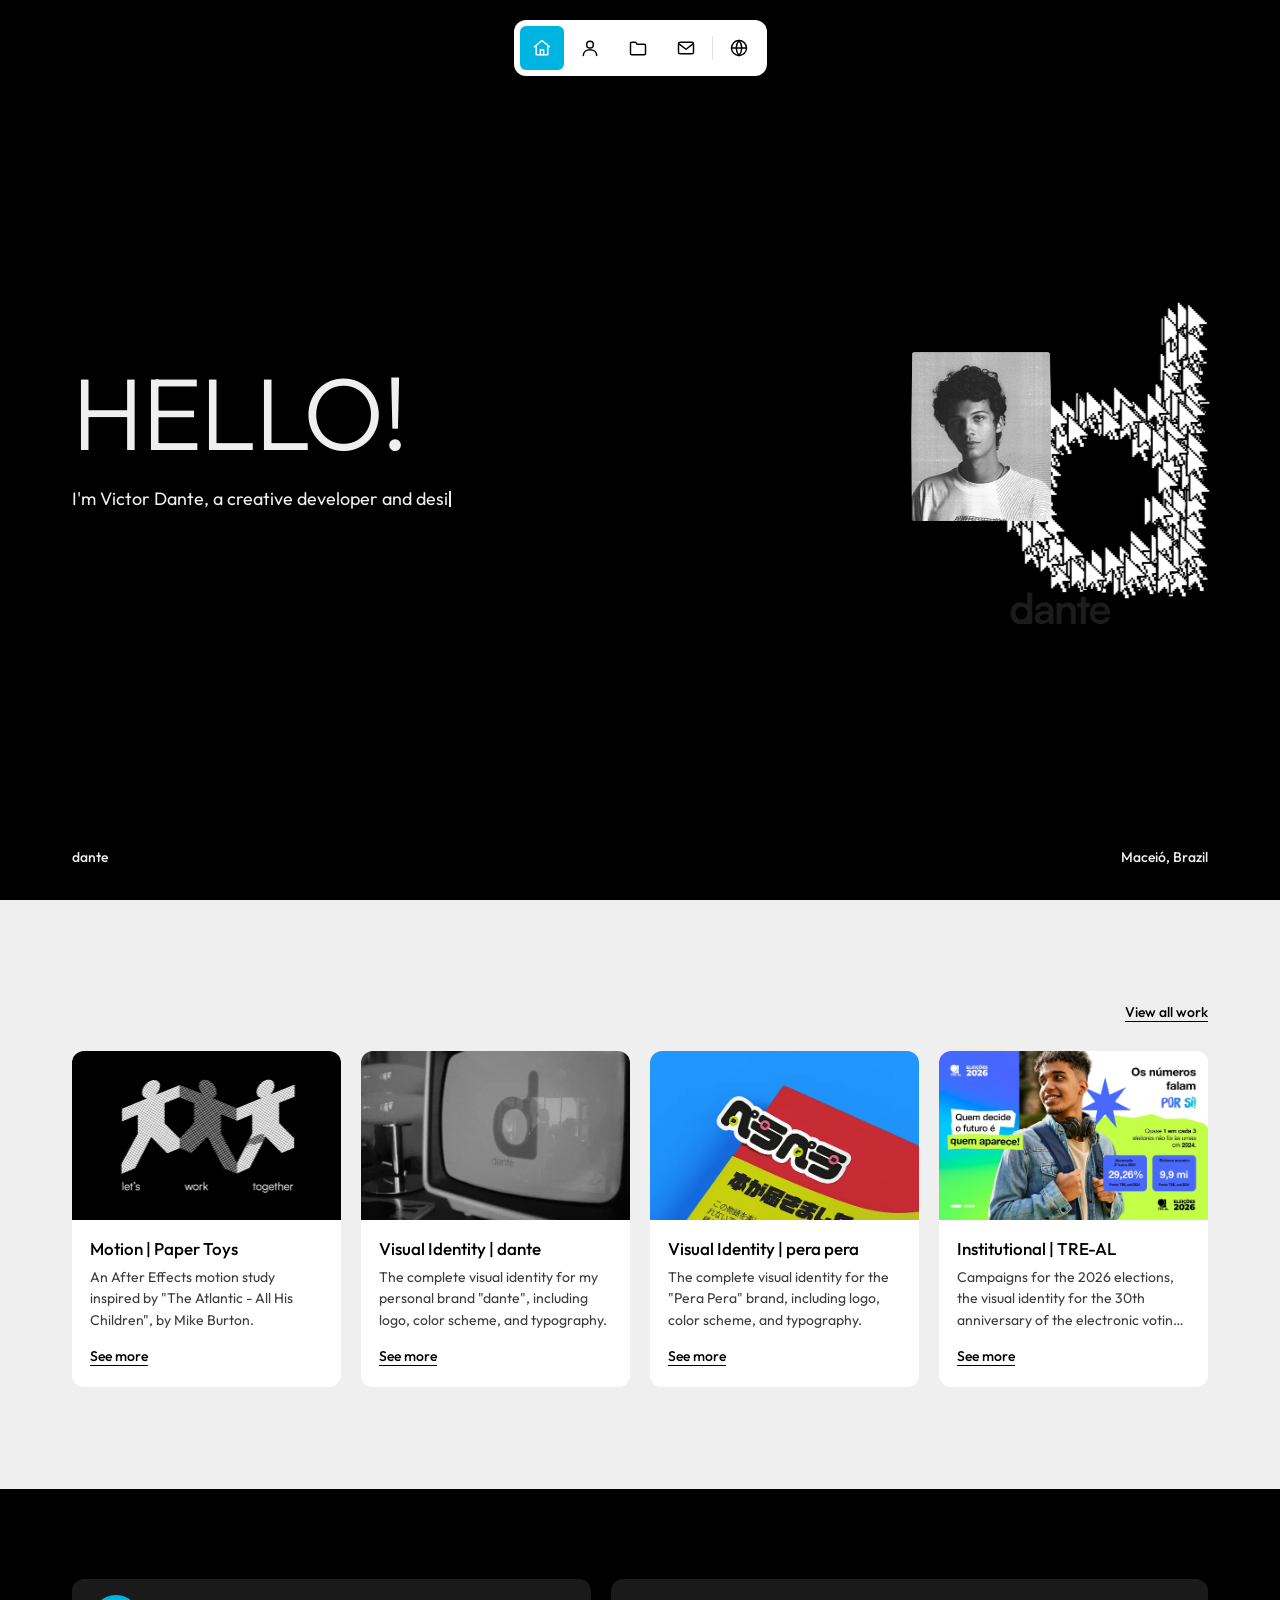
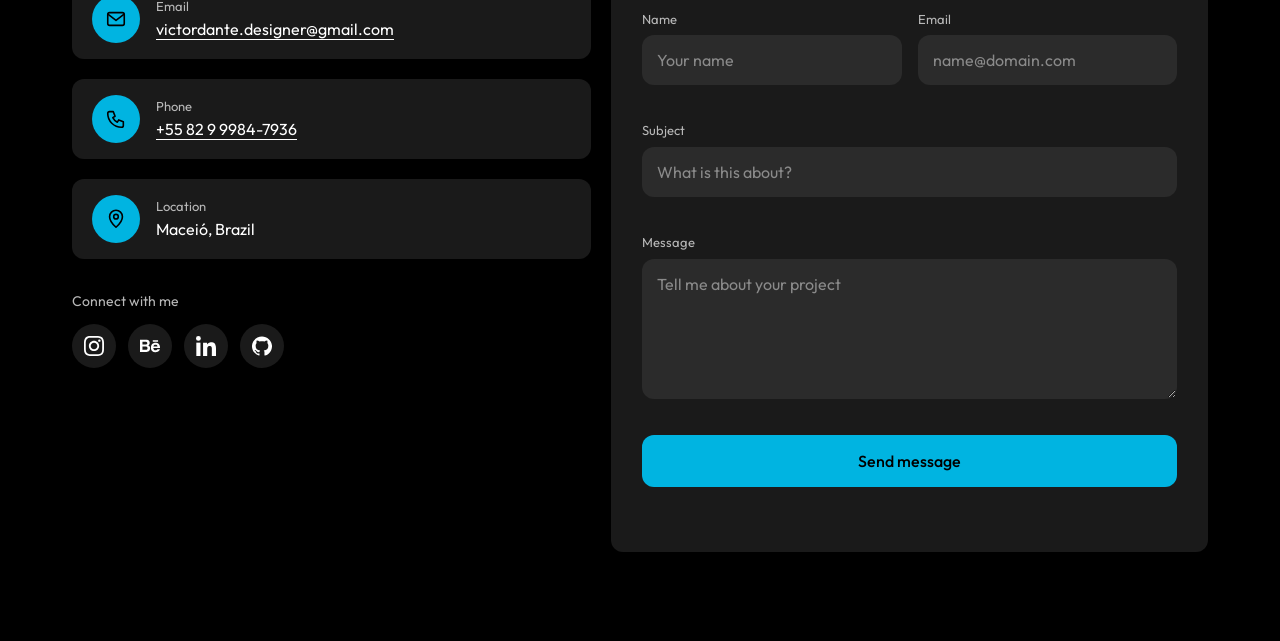
==== commit 98a75ed6: "Language translation" ====
--- a/index.html
+++ b/index.html
@@ -178,7 +178,7 @@
             <h2 class="sr-only" id="home-projects">Selected work</h2>
             <p class="sr-only" id="drag-hint">Drag the cards around, or focus one and use the arrow keys.</p>
           </div>
-          <a class="link-more" href="projetos.html">View more</a>
+          <a class="link-more" href="projetos.html">View all work</a>
         </div>
         <div class="grid">
           <article class="card" data-drag tabindex="0" aria-describedby="drag-hint">
@@ -217,7 +217,7 @@
             </div>
             <div class="card__body">
               <h3 class="card__title">Institutional | TRE-AL</h3>
-              <p class="card__text">Campaigns for the 2026 elections, the identity for 30 years of the electronic voting machine and a comic book against fake news.</p>
+              <p class="card__text">Campaigns for the 2026 elections, the visual identity for the 30th anniversary of the electronic voting machine and a comic book against fake news.</p>
               <a class="card__more" href="projeto-tre-al.html">See more<span class="sr-only">: TRE-AL institutional design</span></a>
             </div>
           </article>
--- a/css/style.css
+++ b/css/style.css
@@ -195,8 +195,15 @@
 .nav {
   position: fixed;
   top: 20px;
-  left: 50%;
-  translate: -50% 0;
+  /* Centralizada sem "translate" (propriedade que navegadores antigos ignoram,
+     deixando a barra deslocada para a direita) e sem transform (o JS usa no fade) */
+  left: 0;
+  right: 0;
+  width: -webkit-max-content;
+  width: max-content;
+  margin-inline: auto;
+  margin-left: auto;
+  margin-right: auto;
   z-index: 100;
   display: flex;
   gap: 4px;
@@ -290,16 +297,13 @@
 }
 .nav--sliding .nav__link[aria-current="page"].is-arriving { color: var(--black); }
 
-/* Botão de idioma (EN/PT), criado pelo i18n.js no fim da barra */
+/* Globo de idiomas (criado pelo i18n.js no fim da barra) e o menu que ele abre */
+.nav__lang-wrap { position: relative; margin-left: 5px; }
 .nav__lang {
-  margin-left: 5px;
   padding: 0;
   border: 0;
   background: none;
   font-family: var(--font);
-  font-size: var(--fs-small);
-  font-weight: var(--fw-medium);
-  letter-spacing: 0.02em;
   cursor: pointer;
 }
 .nav__lang::before {   /* divisória entre as páginas e o idioma */
@@ -311,18 +315,70 @@
   width: 1px;
   background: rgb(0 0 0 / 0.12);
 }
-
-/* Em português, a página fica oculta só até o i18n.js trocar os textos */
-.i18n-pending body { visibility: hidden; }
+.nav__lang-wrap.is-open .nav__lang { background: var(--hover); }
+.nav__lang-wrap.is-open .nav__lang::after { display: none; }   /* sem tooltip com o menu aberto */
+
+.lang-menu {
+  position: absolute;
+  top: calc(100% + 12px);
+  right: -6px;
+  min-width: 168px;
+  margin: 0;
+  padding: 6px;
+  list-style: none;
+  background: var(--white);
+  border-radius: var(--radius);
+  box-shadow: var(--shadow-float);
+  animation: lang-menu-in 0.18s var(--ease);
+}
+.lang-menu[hidden] { display: none; }
+.lang-menu__item {
+  display: flex;
+  align-items: center;
+  justify-content: space-between;
+  gap: 12px;
+  width: 100%;
+  padding: 10px 12px;
+  border: 0;
+  border-radius: var(--radius-sm);
+  background: none;
+  color: var(--black);
+  font-family: var(--font), "Noto Sans JP", "Hiragino Sans", "Yu Gothic", sans-serif;
+  font-size: var(--fs-small);
+  font-weight: var(--fw-regular);
+  text-align: left;
+  cursor: pointer;
+  transition: background-color 0.2s var(--ease);
+}
+.lang-menu__item:hover,
+.lang-menu__item:focus-visible { background: rgb(0 0 0 / 0.06); outline: none; }
+.lang-menu__item[aria-current] { font-weight: var(--fw-medium); }
+.lang-menu__item svg { width: 16px; height: 16px; flex: none; }
+@keyframes lang-menu-in {
+  from { opacity: 0; transform: translateY(-4px); }
+  to { opacity: 1; transform: none; }
+}
+@media (prefers-reduced-motion: reduce) { .lang-menu { animation: none; } }
+
+/* Japonês: a Outfit não tem esses caracteres; o resto vem da Noto Sans JP */
+:root:lang(ja) { --font: "Outfit", "Noto Sans JP", "Hiragino Sans", "Yu Gothic", system-ui, sans-serif; }
+:lang(ja) body { line-break: strict; }
+:lang(ja) .display { font-size: calc(var(--fs-display) * 0.78); line-height: 1.1; letter-spacing: 0; }   /* caracteres japoneses são mais largos */
+:lang(ja) .tw-word { display: inline; white-space: normal; }   /* japonês não tem espaços: quebra entre caracteres */
+
+/* Em português ou japonês, a página fica oculta só até o i18n.js trocar os textos */
+.i18n-pending body { visibility: hidden; animation: tw-failsafe 0s 2.5s forwards; }   /* se o JS falhar, a página aparece mesmo assim */
 
 /* 5. HERO (HOME E PROJETO) ------------------------------------------------ */
 .hero {
   position: relative;
   display: flex;
   flex-direction: column;
+  min-height: 100vh;              /* navegadores antigos não conhecem svh */
   min-height: 100svh;
   padding: 120px var(--pad) 32px;
   background: var(--black);
+  overflow-x: hidden;             /* fallback para quem não conhece "clip" */
   overflow-x: clip;               /* evita barra de rolagem horizontal quando o "d" passa da borda */
 }
 .hero :focus-visible { outline-color: var(--white); }
@@ -362,19 +418,24 @@
   aspect-ratio: 1;
 }
 .hero__visual .ph { position: absolute; }
-.hero__visual .ph--main { inset: 0; border-radius: var(--radius); }
+.hero__visual .ph--main { top: 0; right: 0; bottom: 0; left: 0; border-radius: var(--radius); }
 
 /* Home: o "d" (GIF) dita o tamanho do bloco e a foto flutua por cima */
+/* O GIF tem muita transparência nas laterais: a perna do "d" termina em ~65,5%
+   da largura. O bloco é empurrado 34,5% da própria largura para a direita, então
+   o "d" termina sempre alinhado à borda direita do conteúdo (a mesma do
+   "Maceió, Brazil"), em qualquer largura de tela. Antes, left: 37% + margem
+   negativa cortavam o "d" na borda em telas de 1300 a 1600px (ex.: 1366x768). */
 body[data-page="home"] .hero__visual {
   width: clamp(420px, 50vw, 900px);   /* tamanho do "d": mude o valor do meio (50vw) */
   aspect-ratio: auto;
-  margin-right: -8%;
-  left: 37%;
+  -webkit-transform: translateX(34.5%);
+  transform: translateX(34.5%);
 }
 
 .hero-arrows {
   position: relative;
-  left: 80px;
+  display: block;                     /* vídeo é inline por padrão: evita o vão abaixo */
   width: 100%;
   max-width: none;
   height: auto;
@@ -383,7 +444,7 @@
 /* Foto com transformação livre (o JS grava left/top/width/height inline em %) */
 .hero-photo {
   position: absolute;
-  left: 28%;                          /* valores negativos empurram a foto para fora do "d" */
+  left: 19.1%;                        /* valores negativos empurram a foto para fora do "d" */
   top: 18%;
   width: 22%;
   z-index: 2;
@@ -402,7 +463,7 @@
 
 .hero-photo__box {
   position: absolute;
-  inset: 0;
+  top: 0; right: 0; bottom: 0; left: 0;
   display: none;
   border: 1px solid var(--blue);
   pointer-events: none;
@@ -418,7 +479,7 @@
   pointer-events: auto;
   touch-action: none;
 }
-.hero-photo__handle::before { content: ""; position: absolute; inset: -9px; } /* área de clique maior */
+.hero-photo__handle::before { content: ""; position: absolute; top: -9px; right: -9px; bottom: -9px; left: -9px; } /* área de clique maior */
 .hero-photo__handle[data-dir="nw"] { left: 0;    top: 0;    cursor: nwse-resize; }
 .hero-photo__handle[data-dir="n"]  { left: 50%;  top: 0;    cursor: ns-resize; }
 .hero-photo__handle[data-dir="ne"] { left: 100%; top: 0;    cursor: nesw-resize; }
@@ -527,7 +588,7 @@
 /* Imagem real: ocupa todo o box */
 .card__media img {
   position: absolute;
-  inset: 0;
+  top: 0; right: 0; bottom: 0; left: 0;
   width: 100%;
   height: 100%;
   max-width: none;
@@ -590,7 +651,7 @@
 .card-slot > .card { flex: 1; }
 .card-slot__ghost {
   position: absolute;
-  inset: 0;
+  top: 0; right: 0; bottom: 0; left: 0;
   display: grid;
   place-items: center;
   padding: 16px;
@@ -697,7 +758,7 @@
 .hero--case { min-height: 0; padding-bottom: clamp(72px, 9vw, 120px); }
 .hero--case .hero__visual { width: min(100%, 500px); }
 
-.card-stack { position: absolute; inset: 0; }
+.card-stack { position: absolute; top: 0; right: 0; bottom: 0; left: 0; }
 .card-stack__card {
   position: absolute;
   width: 62%;
@@ -706,31 +767,39 @@
   border-radius: 16px;
   background: var(--panel);
   box-shadow: 0 24px 48px rgb(0 0 0 / 0.5);
-  transition: rotate 0.5s var(--ease), translate 0.5s var(--ease);
+  transform: rotate(var(--r, 0deg));
+  transition: transform 0.5s var(--ease);
   animation: card-in 0.8s var(--ease) backwards;
 }
 .card-stack__card.ph { position: absolute; background: var(--ph-bg); }
-.card-stack__card--back { top: 3%; left: 3%; rotate: -5deg; animation-delay: 0.1s; }
-.card-stack__card--front { right: 3%; bottom: 3%; rotate: 3deg; animation-delay: 0.25s; }
+.card-stack__card--back { top: 3%; left: 3%; --r: -5deg; animation-delay: 0.1s; }
+.card-stack__card--front { right: 3%; bottom: 3%; --r: 3deg; animation-delay: 0.25s; }
+/* Mídia 16:10 com textura dentro da carta 3:4 (object-fit: contain): a imagem ocupa
+   de ~27% a ~73% da altura; as bordas dela somem no fundo, sem corte visível */
+.card-stack__card--fade img,
+.card-stack__card--fade video {
+  -webkit-mask-image: linear-gradient(to bottom, transparent 27%, #000 36%, #000 64%, transparent 73%);
+  mask-image: linear-gradient(to bottom, transparent 27%, #000 36%, #000 64%, transparent 73%);
+}
 .card-stack__card img,
 .card-stack__card video {
   position: absolute;
-  inset: 0;
+  top: 0; right: 0; bottom: 0; left: 0;
   width: 100%;
   height: 100%;
   max-width: none;
   object-fit: cover;
 }
 @media (hover: hover) {
-  .card-stack:hover .card-stack__card--back { rotate: -8deg; translate: -3% -1%; }
-  .card-stack:hover .card-stack__card--front { rotate: 5deg; translate: 3% 1%; }
-}
-@keyframes card-in { from { opacity: 0; translate: 0 32px; } }
+  .card-stack:hover .card-stack__card--back { transform: translate(-3%, -1%) rotate(-8deg); }
+  .card-stack:hover .card-stack__card--front { transform: translate(3%, 1%) rotate(5deg); }
+}
+@keyframes card-in { from { opacity: 0; transform: translateY(32px) rotate(var(--r, 0deg)); } }
 
 /* Capa real no hero do projeto (imagem ou vídeo preenchendo o quadrado) */
 .case-cover {
   position: absolute;
-  inset: 0;
+  top: 0; right: 0; bottom: 0; left: 0;
   width: 100%;
   height: 100%;
   max-width: none;
@@ -819,7 +888,7 @@
 .highlight__media { position: relative; overflow: hidden; }
 .highlight__media > img {
   position: absolute;
-  inset: 0;
+  top: 0; right: 0; bottom: 0; left: 0;
   width: 100%;
   height: 100%;
   max-width: none;
@@ -832,9 +901,11 @@
   display: flex;
   justify-content: center;
   align-items: center;
+  min-height: 100vh;
   min-height: 100svh;
   padding-inline: var(--pad);
   background: var(--green);
+  overflow-x: hidden;
   overflow-x: clip;
 }
 
@@ -861,7 +932,7 @@
 .id-card.is-ready img { visibility: hidden; }   /* o canvas assume a imagem */
 .id-card__canvas {
   position: absolute;
-  inset: 0;
+  top: 0; right: 0; bottom: 0; left: 0;
   width: 100%;
   height: 100%;
   transform: rotate(2deg);
@@ -1083,10 +1154,10 @@
 }
 .timeline__item + .timeline__item { margin-top: calc(-1 * var(--tab-h)); }   /* a aba cai sobre o corpo da pasta anterior */
 
-.timeline__item--green  { --c: var(--green); }
-.timeline__item--blue   { --c: var(--blue); }
-.timeline__item--yellow { --c: var(--yellow); }
-.timeline__item--red    { --c: var(--red); }
+.timeline__item--green  { --c: var(--green);  --tone-fb: #9ae39a; }
+.timeline__item--blue   { --c: var(--blue);   --tone-fb: #99e1f3; }
+.timeline__item--yellow { --c: var(--yellow); --tone-fb: #fedf9d; }
+.timeline__item--red    { --c: var(--red);    --tone-fb: #ffb1b1; }
 
 /* Linha: do marcador deste item até o marcador do próximo */
 .timeline__item:not(:last-child)::before {
@@ -1129,7 +1200,7 @@
 
 /* Pasta: aba + painel. Fechada mostra a aba e uma borda; aberta revela o conteúdo */
 .folder {
-  --tone: color-mix(in srgb, var(--c) 40%, white);   /* cor da paleta, mais clara */
+  --tone: var(--tone-fb, #e2e2e2);   /* mesma mistura já calculada, para navegadores sem color-mix */
   position: relative;
   outline: none;
   filter: drop-shadow(0 -2px 3px rgb(0 0 0 / 0.08));
@@ -1158,7 +1229,7 @@
 .folder__tab::before {
   content: "";
   position: absolute;
-  inset: 0 53px 0 0;
+  top: 0; right: 53px; bottom: 0; left: 0;
   background: var(--tone);
   border-radius: var(--radius) 0 0 0;
 }
@@ -1216,14 +1287,19 @@
   transition: opacity 0.25s var(--ease), transform 0.45s var(--ease);
 }
 
-/* Aberta: foco por teclado ou toque (classe is-open via JS); hover logo abaixo */
-.folder:is(.is-open, :focus-visible) .folder__panel { grid-template-rows: 1fr; }
-.folder:is(.is-open, :focus-visible) .folder__content {
-  opacity: 1;
-  transform: none;
-  transition-delay: 0.1s;
-}
-.folder:is(.is-open, :focus-visible) .folder__chev { transform: rotate(45deg); }
+@supports (color: color-mix(in srgb, red 50%, white)) {
+  .folder { --tone: color-mix(in srgb, var(--c) 40%, white); }   /* cor da paleta, mais clara */
+}
+
+/* Aberta: toque (classe is-open via JS) ou foco por teclado; hover logo abaixo.
+   Regras separadas de propósito: navegadores sem :is() ou :focus-visible
+   descartariam a regra inteira e a pasta nunca abriria. */
+.folder.is-open .folder__panel { grid-template-rows: 1fr; }
+.folder.is-open .folder__content { opacity: 1; transform: none; transition-delay: 0.1s; }
+.folder.is-open .folder__chev { transform: rotate(45deg); }
+.folder:focus-visible .folder__panel { grid-template-rows: 1fr; }
+.folder:focus-visible .folder__content { opacity: 1; transform: none; transition-delay: 0.1s; }
+.folder:focus-visible .folder__chev { transform: rotate(45deg); }
 
 @media (hover: hover) and (pointer: fine) {
   .folder:hover .folder__panel { grid-template-rows: 1fr; }
@@ -1512,16 +1588,6 @@
   .to-top__btn::after { display: none; }
 }
 
-/* Abaixo de 1300px o "d" deixa de sangrar para fora da tela */
-@media (max-width: 1299px) {
-  body[data-page="home"] .hero__visual {
-    width: min(100%, 560px);
-    margin-right: 0;
-    left: 0;
-  }
-  .hero-arrows { left: 0; }
-}
-
 @media (max-width: 1100px) {
   .grid { grid-template-columns: repeat(2, minmax(0, 1fr)); }
 
@@ -1535,6 +1601,15 @@
   .card[data-drag] .card__media { touch-action: auto; }
   body[data-page="projects"] .projects-head { display: none; } /* esconde a dica "Drag the cards" */
 
+  /* About: o cartão ganha respiro nas laterais */
+  .hero-photo-about { width: min(86%, 760px); }
+
+  .contact__grid { grid-template-columns: 1fr; }
+}
+
+/* Hero em uma coluna só em telas estreitas (celular, tablet em pé). Antes isso
+   começava em 1100px e, em monitores 1024x768, o "Hello!" ficava abaixo da dobra. */
+@media (max-width: 900px) {
   .hero__inner { grid-template-columns: minmax(0, 1fr); gap: 24px; align-content: center; } /* linhas juntas, sem esticar */
   .hero__visual { justify-self: center; width: min(84%, 420px); }
 
@@ -1544,21 +1619,16 @@
   body[data-page="home"] .hero__visual {
     order: -1;
     width: min(calc((100vw - 2 * var(--pad)) * 1.7), 1000px);
-    translate: 2.75% 0;             /* centraliza o conjunto foto + "d", que fica um pouco à esquerda do centro do GIF */
+    -webkit-transform: translateX(2.75%);
+    transform: translateX(2.75%);   /* centraliza o conjunto foto + "d", que fica um pouco à esquerda do centro do GIF */
   }
+  body[data-page="home"] .hero-photo { left: 28%; }
   body[data-page="home"] .hero__text {
     justify-items: center;
     text-align: center;
   }
   body[data-page="home"] .lead { margin-inline: auto; }
 
-  /* About: o cartão ganha respiro nas laterais */
-  .hero-photo-about { width: min(86%, 760px); }
-
-  .contact__grid { grid-template-columns: 1fr; }
-}
-
-@media (max-width: 900px) {
   .about-cards { grid-template-columns: 1fr; }
 }
 
@@ -1598,6 +1668,25 @@
   .projects-head { align-items: flex-start; flex-direction: column-reverse; }
 }
 
+/* Monitores baixos (notebooks 1366x768, telas com zoom do Windows em 125-150%):
+   a área útil do navegador fica com ~600px de altura. O hero sobe um pouco e
+   os títulos grandes encolhem para o conteúdo caber sem rolar. */
+@media (min-width: 901px) and (max-height: 720px) {
+  .hero { padding-top: 96px; }
+  .hero:not(.hero--case) .hero__inner { gap: 32px; }
+  :root { --fs-display: clamp(3rem, 6.5vw, 5.5rem); }
+  .hero--case .hero__visual { width: min(100%, 420px); }
+}
+
+/* 13b. NAVEGADORES ANTIGOS ------------------------------------------------- */
+/* Sem aspect-ratio (Chrome < 88, Safari < 15) as caixas de mídia ficavam com
+   altura zero e as imagens dos cards sumiam. O padding em % reserva a mesma proporção. */
+@supports not (aspect-ratio: 1 / 1) {
+  .card__media { height: 0; padding-top: 62.5%; }                 /* 16:10 */
+  body:not([data-page="home"]) .hero__visual::before { content: ""; display: block; padding-top: 100%; }
+  .card-stack__card { height: 0; padding-top: 82.667%; }          /* 3:4 com 62% de largura */
+}
+
 /* 14. MOVIMENTO REDUZIDO -------------------------------------------------- */
 @media (prefers-reduced-motion: reduce) {
   html { scroll-behavior: auto; }
